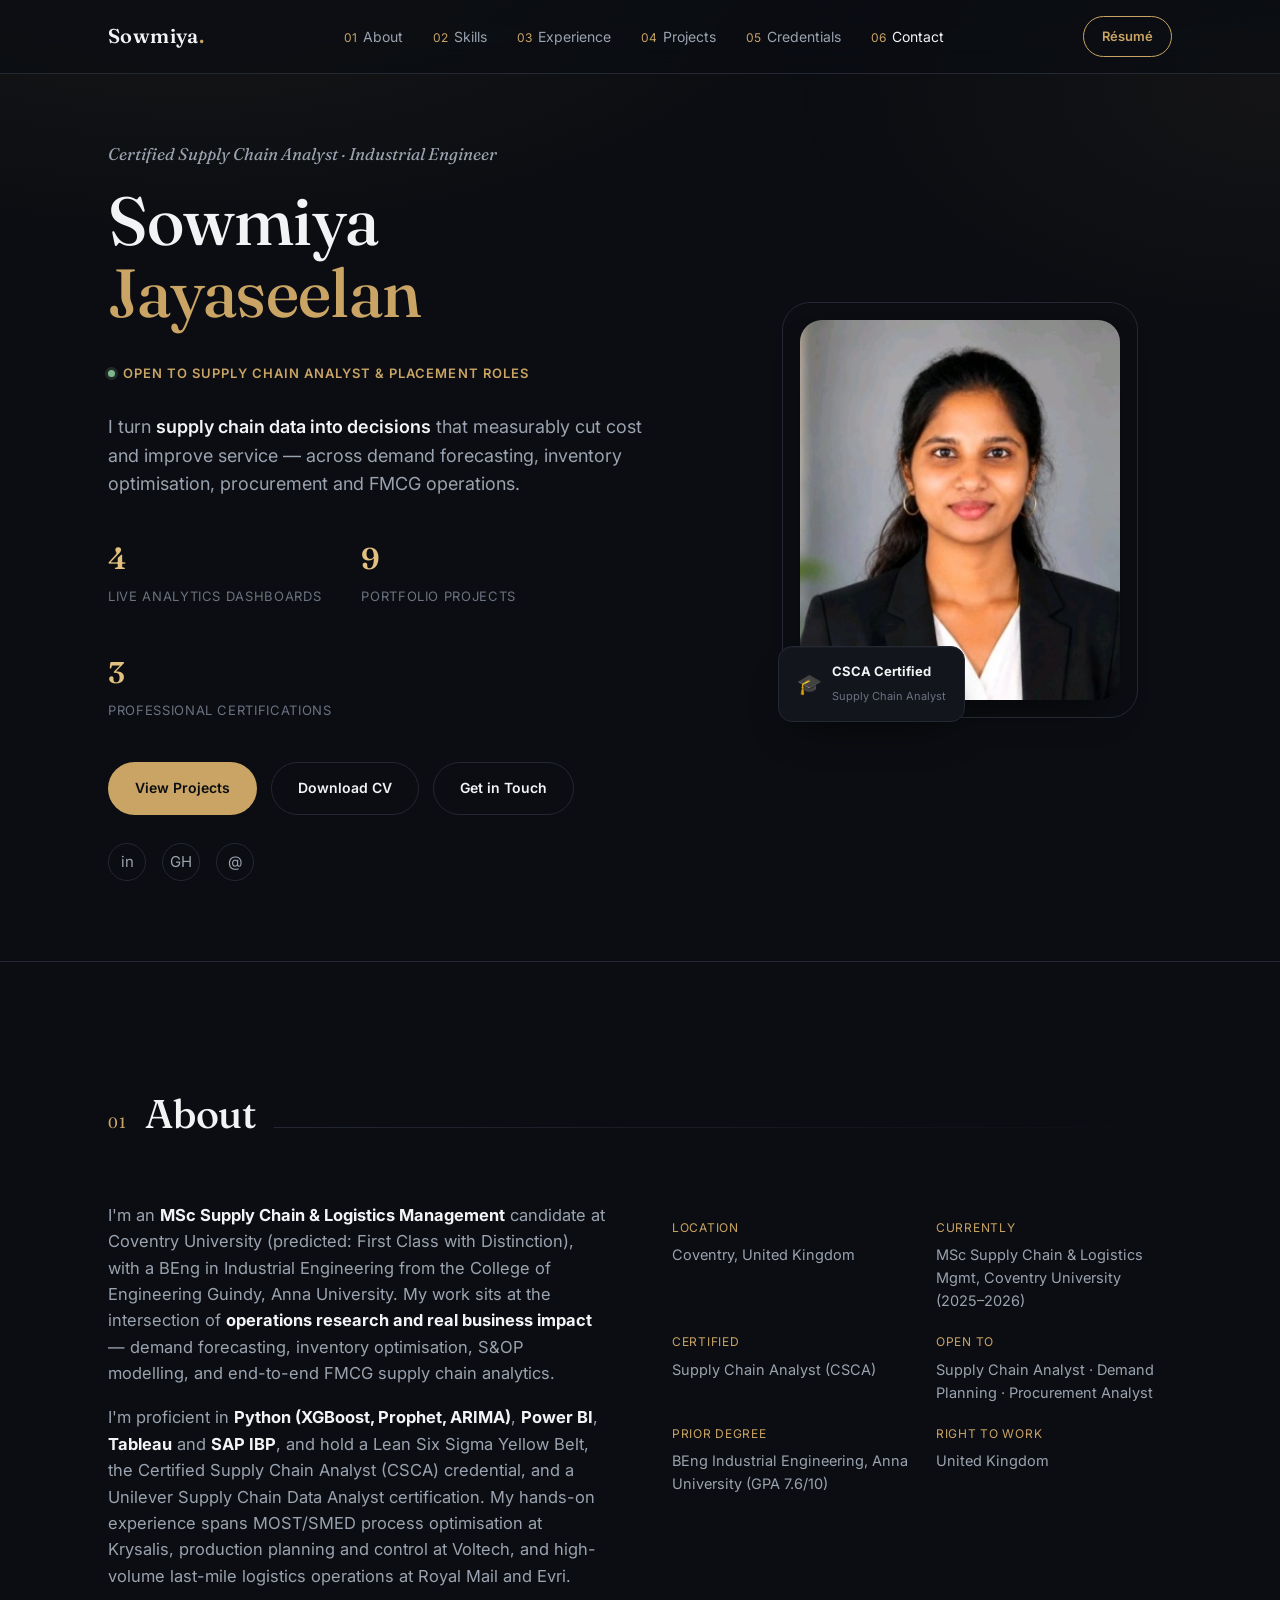
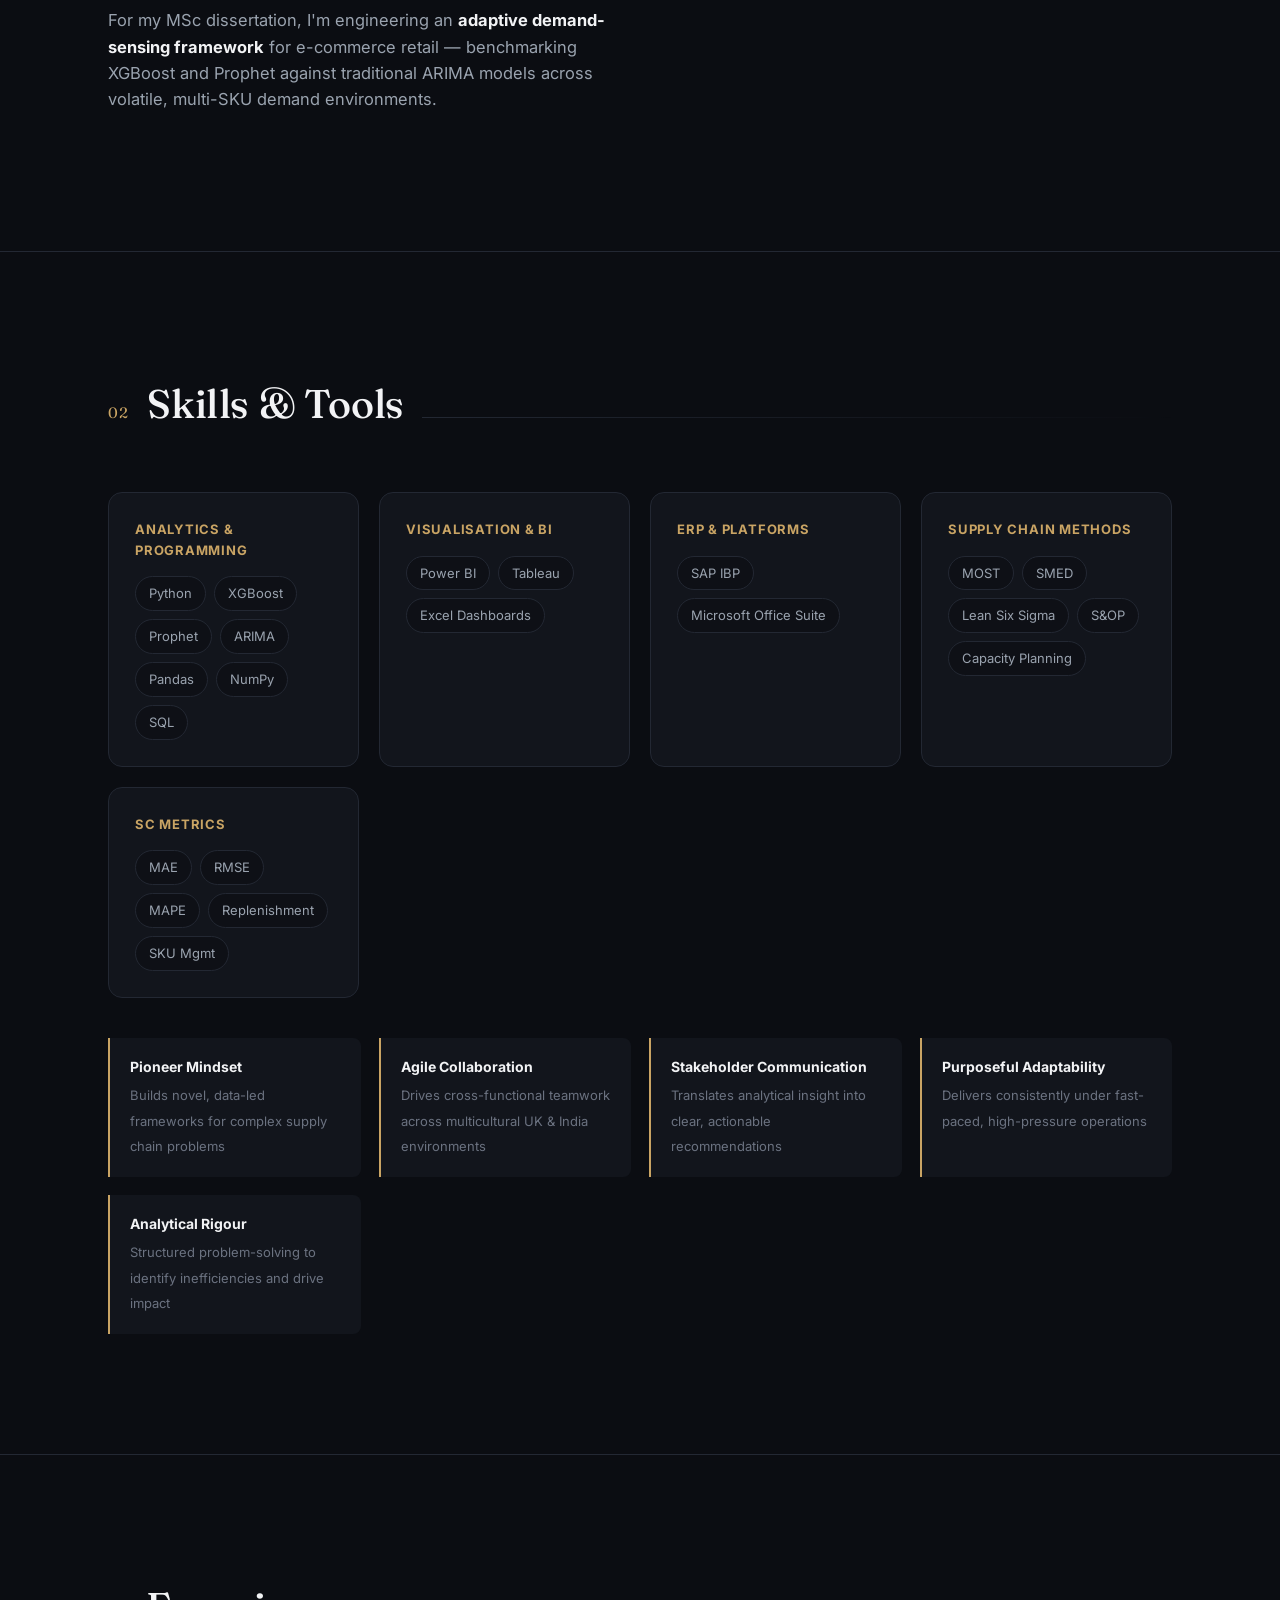
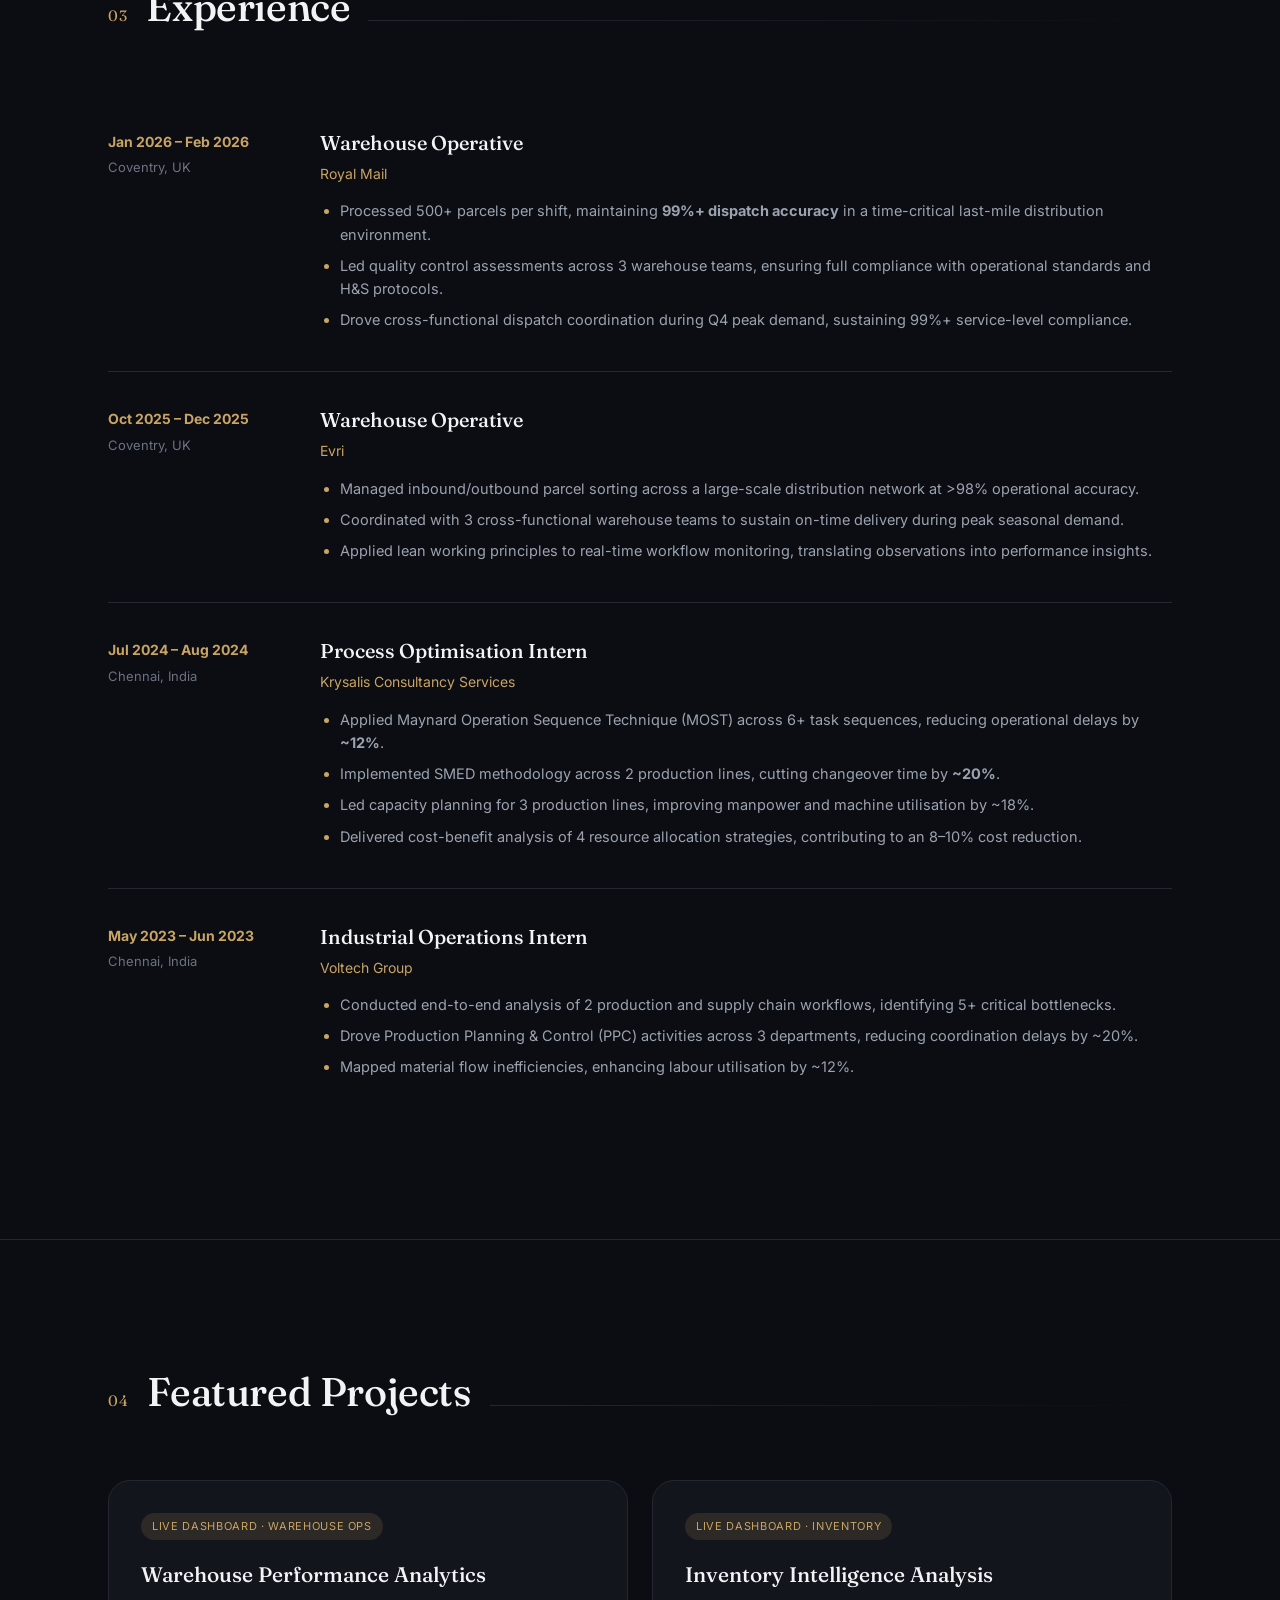
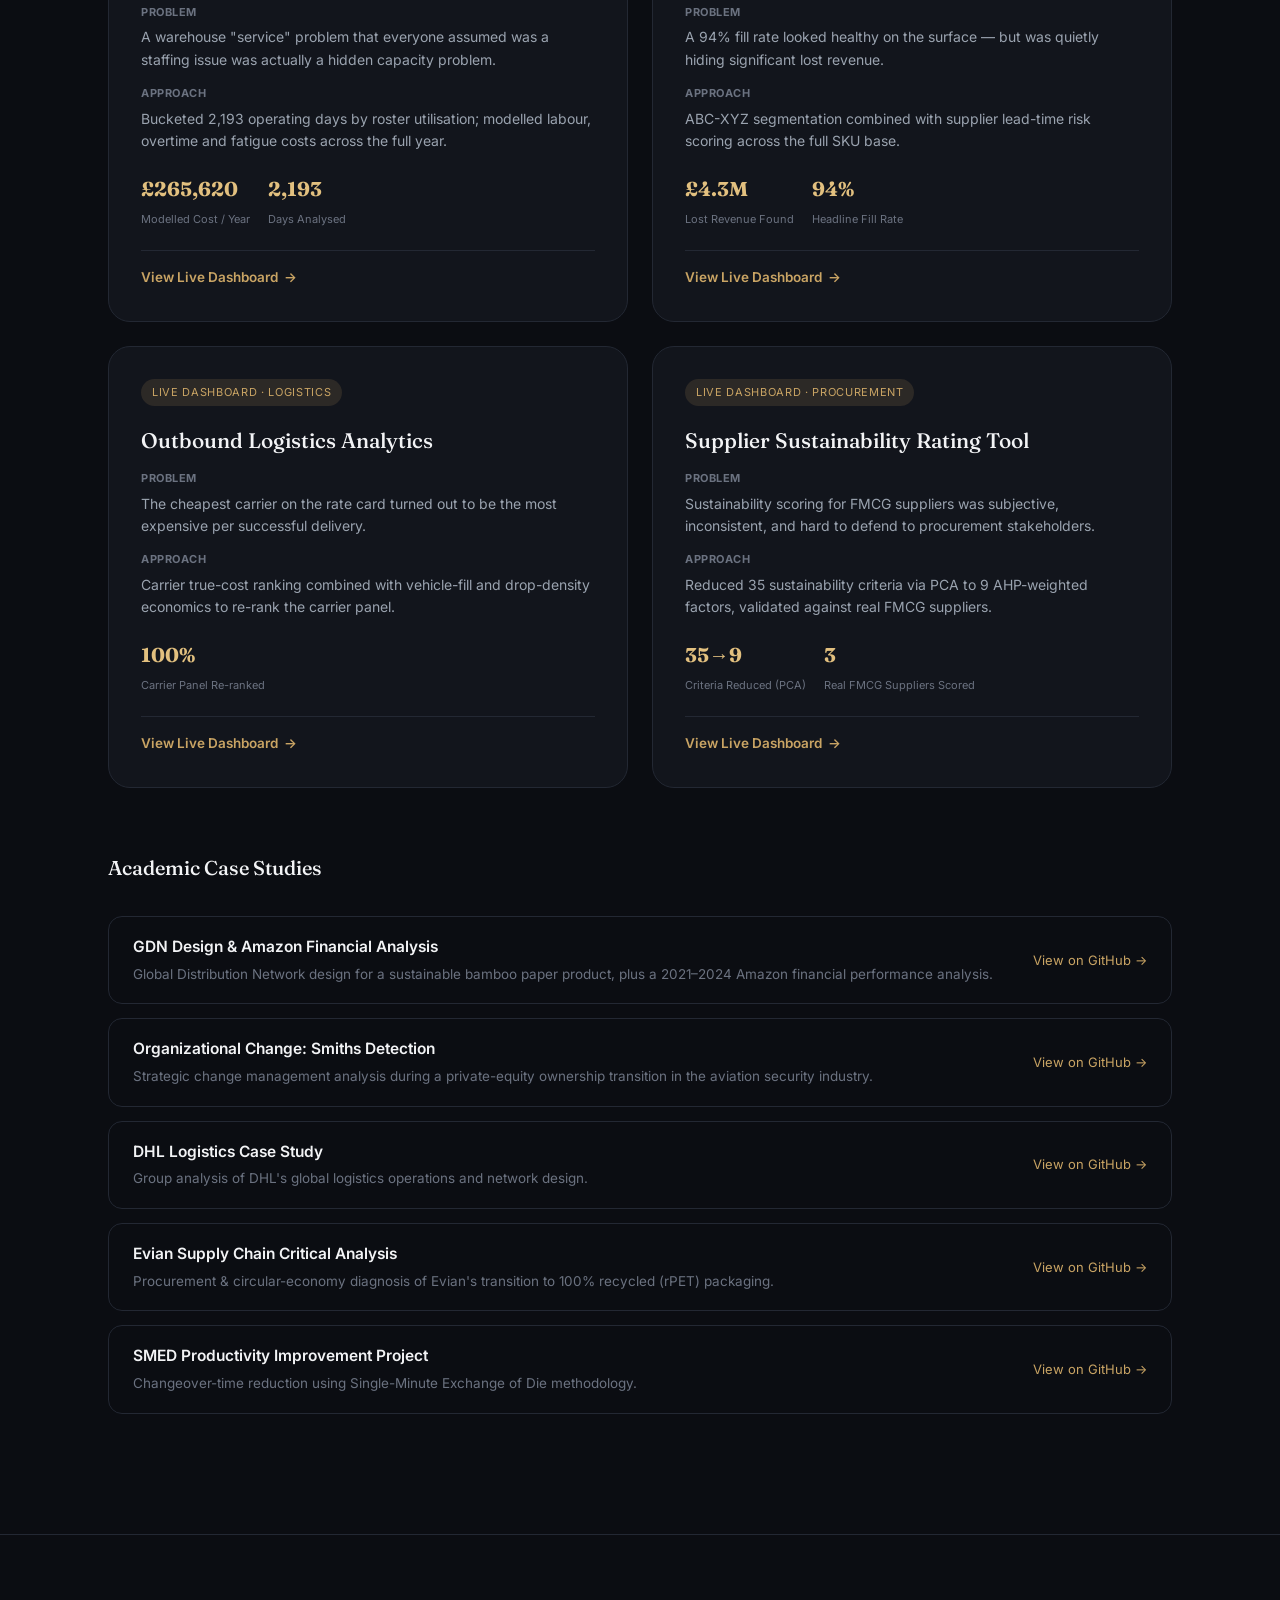
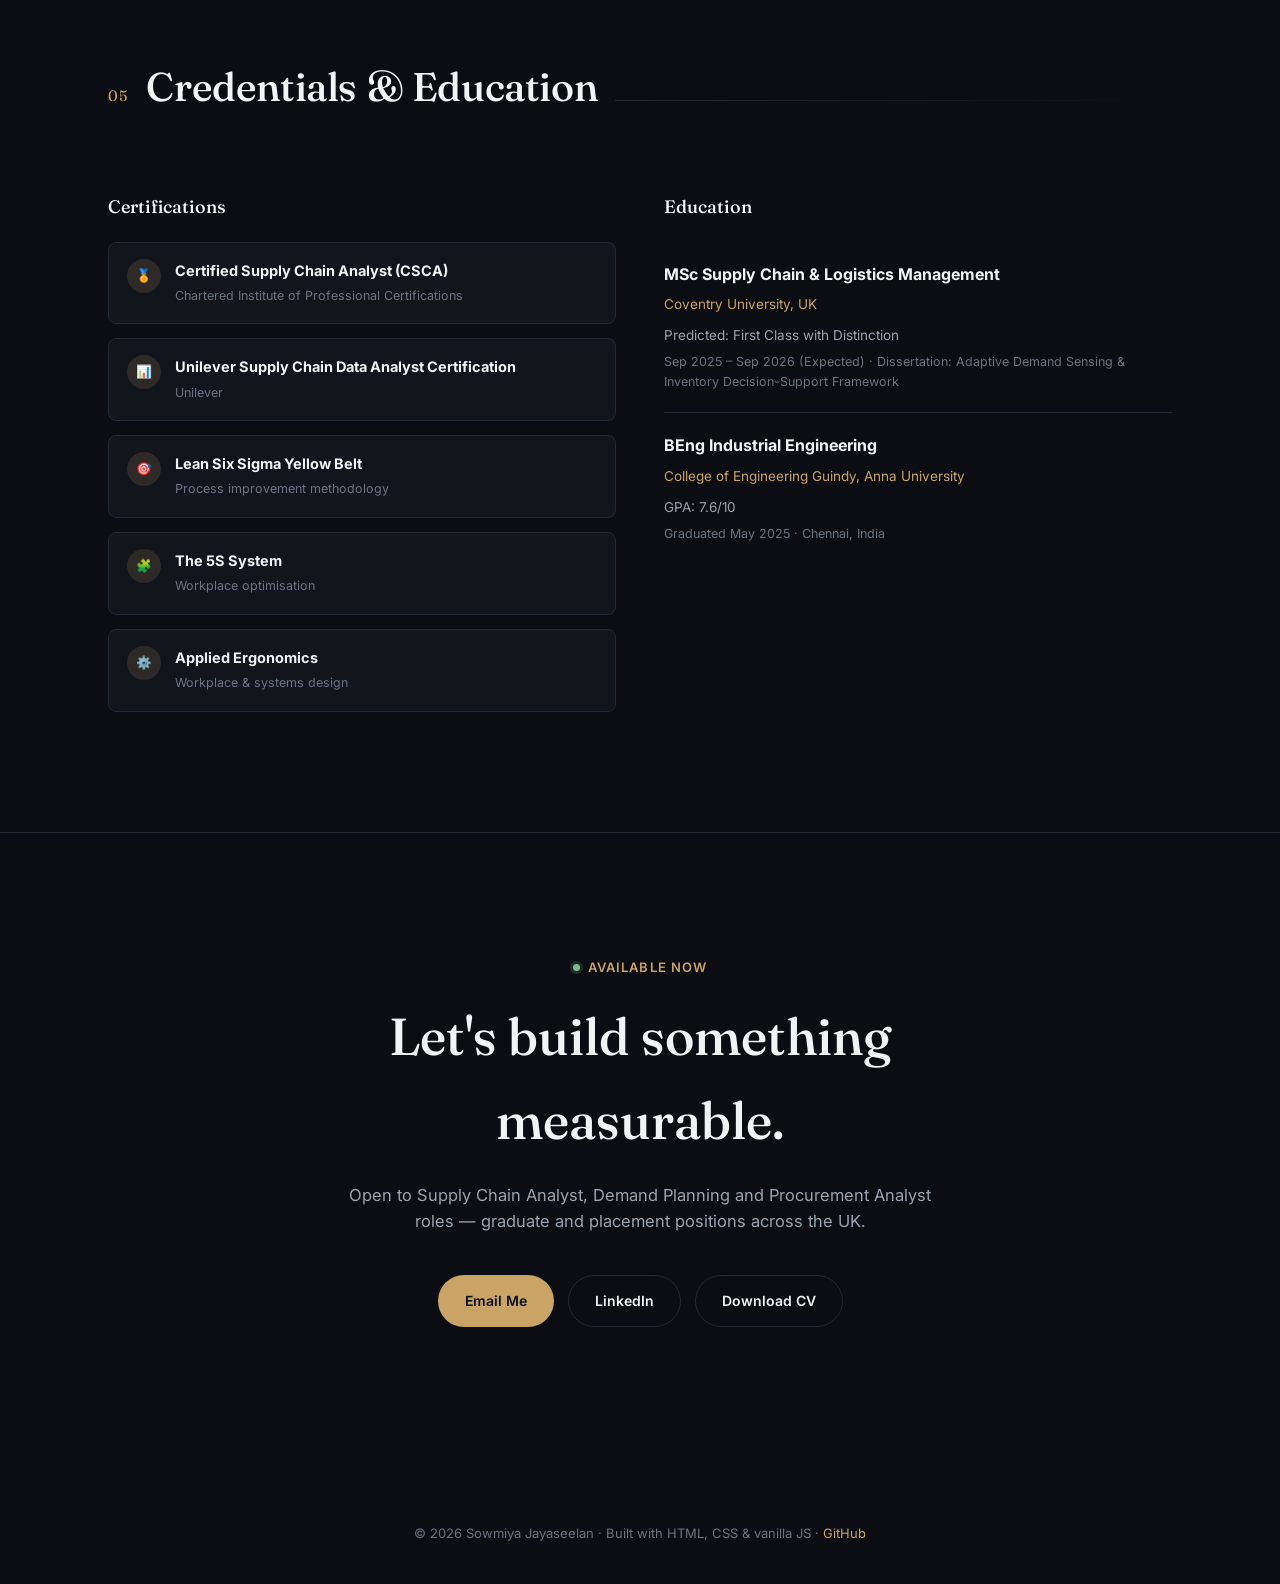
==== index.html @ a2ba93be "Initial commit: premium portfolio site Single-page portfolio built from resume content, real project" ====
<!DOCTYPE html>
<html lang="en">
<head>
<meta charset="UTF-8" />
<meta name="viewport" content="width=device-width, initial-scale=1.0" />
<title>Sowmiya Jayaseelan — Supply Chain Analytics & Industrial Engineering</title>
<meta name="description" content="Sowmiya Jayaseelan — Certified Supply Chain Analyst & Industrial Engineer. Demand forecasting, inventory optimisation, and FMCG supply chain analytics portfolio." />
<link rel="icon" href="data:image/svg+xml,<svg xmlns=%22http://www.w3.org/2000/svg%22 viewBox=%220 0 100 100%22><rect width=%22100%22 height=%22100%22 rx=%2222%22 fill=%22%230b0d12%22/><text x=%2250%22 y=%2265%22 font-size=%2250%22 text-anchor=%22middle%22 fill=%22%23c9a464%22 font-family=%22Georgia,serif%22>SJ</text></svg>" />
<link rel="preconnect" href="https://fonts.googleapis.com">
<link rel="preconnect" href="https://fonts.gstatic.com" crossorigin>
<link href="https://fonts.googleapis.com/css2?family=Fraunces:opsz,wght@9..144,400..600&family=Inter:wght@400;500;600;700&display=swap" rel="stylesheet">
<link rel="stylesheet" href="css/style.css" />
</head>
<body>

<nav class="nav">
  <div class="nav-inner">
    <a href="#top" class="nav-logo">Sowmiya<span>.</span></a>
    <ul class="nav-links">
      <li><a href="#about"><span class="idx">01</span>About</a></li>
      <li><a href="#skills"><span class="idx">02</span>Skills</a></li>
      <li><a href="#experience"><span class="idx">03</span>Experience</a></li>
      <li><a href="#projects"><span class="idx">04</span>Projects</a></li>
      <li><a href="#credentials"><span class="idx">05</span>Credentials</a></li>
      <li><a href="#contact"><span class="idx">06</span>Contact</a></li>
    </ul>
    <a class="nav-cta" href="assets/docs/Sowmiya_Jayaseelan_Resume.pdf" target="_blank" rel="noopener">Résumé</a>
    <button class="nav-burger" id="navBurger" aria-label="Menu">☰</button>
  </div>
</nav>

<header class="hero" id="top">
  <div class="container hero-grid">
    <div>
      <p class="hero-kicker">Certified Supply Chain Analyst · Industrial Engineer</p>
      <h1>Sowmiya <em>Jayaseelan</em></h1>
      <p class="eyebrow">Open to Supply Chain Analyst &amp; Placement Roles</p>
      <p class="hero-sub" style="margin-top:16px;">I turn <strong>supply chain data into decisions</strong> that measurably cut cost and improve service — across demand forecasting, inventory optimisation, procurement and FMCG operations.</p>

      <div class="hero-stats">
        <div class="hero-stat"><b>4</b><span>Live Analytics Dashboards</span></div>
        <div class="hero-stat"><b>9</b><span>Portfolio Projects</span></div>
        <div class="hero-stat"><b>3</b><span>Professional Certifications</span></div>
      </div>

      <div class="hero-actions">
        <a href="#projects" class="btn btn-primary">View Projects</a>
        <a href="assets/docs/Sowmiya_Jayaseelan_Resume.pdf" target="_blank" rel="noopener" class="btn btn-outline">Download CV</a>
        <a href="#contact" class="btn btn-outline">Get in Touch</a>
      </div>

      <div class="social-rail">
        <a href="https://www.linkedin.com/in/sowmiya-jayaseelan/" target="_blank" rel="noopener" title="LinkedIn" aria-label="LinkedIn">in</a>
        <a href="https://github.com/sowmiyagunal04-dev" target="_blank" rel="noopener" title="GitHub" aria-label="GitHub">GH</a>
        <a href="mailto:sowmiyagunal04@gmail.com" title="Email" aria-label="Email">@</a>
      </div>
    </div>

    <div class="hero-photo-wrap">
      <div class="hero-photo-ring"></div>
      <img class="hero-photo" src="assets/images/profile.jpg" alt="Sowmiya Jayaseelan" id="heroPhoto" />
      <div class="hero-badge">
        <span style="font-size:20px;">🎓</span>
        <div>
          <b>CSCA Certified</b>
          <span>Supply Chain Analyst</span>
        </div>
      </div>
    </div>
  </div>
</header>

<section id="about">
  <div class="container">
    <div class="section-head">
      <span class="section-num">01</span>
      <h2 class="section-title">About</h2>
      <div class="section-line"></div>
    </div>
    <div class="about-grid">
      <div class="about-text reveal">
        <p>I'm an <strong>MSc Supply Chain &amp; Logistics Management</strong> candidate at Coventry University (predicted: First Class with Distinction), with a BEng in Industrial Engineering from the College of Engineering Guindy, Anna University. My work sits at the intersection of <strong>operations research and real business impact</strong> — demand forecasting, inventory optimisation, S&amp;OP modelling, and end-to-end FMCG supply chain analytics.</p>
        <p>I'm proficient in <strong>Python (XGBoost, Prophet, ARIMA)</strong>, <strong>Power BI</strong>, <strong>Tableau</strong> and <strong>SAP IBP</strong>, and hold a Lean Six Sigma Yellow Belt, the Certified Supply Chain Analyst (CSCA) credential, and a Unilever Supply Chain Data Analyst certification. My hands-on experience spans MOST/SMED process optimisation at Krysalis, production planning and control at Voltech, and high-volume last-mile logistics operations at Royal Mail and Evri.</p>
        <p>For my MSc dissertation, I'm engineering an <strong>adaptive demand-sensing framework</strong> for e-commerce retail — benchmarking XGBoost and Prophet against traditional ARIMA models across volatile, multi-SKU demand environments.</p>
      </div>
      <div class="reveal">
        <dl class="facts">
          <div class="fact"><dt>Location</dt><dd>Coventry, United Kingdom</dd></div>
          <div class="fact"><dt>Currently</dt><dd>MSc Supply Chain &amp; Logistics Mgmt, Coventry University (2025–2026)</dd></div>
          <div class="fact"><dt>Certified</dt><dd>Supply Chain Analyst (CSCA)</dd></div>
          <div class="fact"><dt>Open to</dt><dd>Supply Chain Analyst · Demand Planning · Procurement Analyst</dd></div>
          <div class="fact"><dt>Prior Degree</dt><dd>BEng Industrial Engineering, Anna University (GPA 7.6/10)</dd></div>
          <div class="fact"><dt>Right to Work</dt><dd>United Kingdom</dd></div>
        </dl>
      </div>
    </div>
  </div>
</section>

<section id="skills">
  <div class="container">
    <div class="section-head">
      <span class="section-num">02</span>
      <h2 class="section-title">Skills &amp; Tools</h2>
      <div class="section-line"></div>
    </div>
    <div class="skills-grid">
      <div class="skill-card reveal">
        <h3>Analytics &amp; Programming</h3>
        <div class="pill-row">
          <span class="pill">Python</span><span class="pill">XGBoost</span><span class="pill">Prophet</span>
          <span class="pill">ARIMA</span><span class="pill">Pandas</span><span class="pill">NumPy</span><span class="pill">SQL</span>
        </div>
      </div>
      <div class="skill-card reveal">
        <h3>Visualisation &amp; BI</h3>
        <div class="pill-row">
          <span class="pill">Power BI</span><span class="pill">Tableau</span><span class="pill">Excel Dashboards</span>
        </div>
      </div>
      <div class="skill-card reveal">
        <h3>ERP &amp; Platforms</h3>
        <div class="pill-row">
          <span class="pill">SAP IBP</span><span class="pill">Microsoft Office Suite</span>
        </div>
      </div>
      <div class="skill-card reveal">
        <h3>Supply Chain Methods</h3>
        <div class="pill-row">
          <span class="pill">MOST</span><span class="pill">SMED</span><span class="pill">Lean Six Sigma</span>
          <span class="pill">S&amp;OP</span><span class="pill">Capacity Planning</span>
        </div>
      </div>
      <div class="skill-card reveal">
        <h3>SC Metrics</h3>
        <div class="pill-row">
          <span class="pill">MAE</span><span class="pill">RMSE</span><span class="pill">MAPE</span>
          <span class="pill">Replenishment</span><span class="pill">SKU Mgmt</span>
        </div>
      </div>
    </div>

    <div class="soft-skills">
      <div class="soft-skill reveal"><b>Pioneer Mindset</b><span>Builds novel, data-led frameworks for complex supply chain problems</span></div>
      <div class="soft-skill reveal"><b>Agile Collaboration</b><span>Drives cross-functional teamwork across multicultural UK &amp; India environments</span></div>
      <div class="soft-skill reveal"><b>Stakeholder Communication</b><span>Translates analytical insight into clear, actionable recommendations</span></div>
      <div class="soft-skill reveal"><b>Purposeful Adaptability</b><span>Delivers consistently under fast-paced, high-pressure operations</span></div>
      <div class="soft-skill reveal"><b>Analytical Rigour</b><span>Structured problem-solving to identify inefficiencies and drive impact</span></div>
    </div>
  </div>
</section>

<section id="experience">
  <div class="container">
    <div class="section-head">
      <span class="section-num">03</span>
      <h2 class="section-title">Experience</h2>
      <div class="section-line"></div>
    </div>
    <div class="timeline">

      <div class="timeline-item reveal">
        <div class="timeline-date"><b>Jan 2026 – Feb 2026</b>Coventry, UK</div>
        <div class="timeline-role">
          <h3>Warehouse Operative</h3>
          <span class="org">Royal Mail</span>
          <ul>
            <li>Processed 500+ parcels per shift, maintaining <strong>99%+ dispatch accuracy</strong> in a time-critical last-mile distribution environment.</li>
            <li>Led quality control assessments across 3 warehouse teams, ensuring full compliance with operational standards and H&amp;S protocols.</li>
            <li>Drove cross-functional dispatch coordination during Q4 peak demand, sustaining 99%+ service-level compliance.</li>
          </ul>
        </div>
      </div>

      <div class="timeline-item reveal">
        <div class="timeline-date"><b>Oct 2025 – Dec 2025</b>Coventry, UK</div>
        <div class="timeline-role">
          <h3>Warehouse Operative</h3>
          <span class="org">Evri</span>
          <ul>
            <li>Managed inbound/outbound parcel sorting across a large-scale distribution network at &gt;98% operational accuracy.</li>
            <li>Coordinated with 3 cross-functional warehouse teams to sustain on-time delivery during peak seasonal demand.</li>
            <li>Applied lean working principles to real-time workflow monitoring, translating observations into performance insights.</li>
          </ul>
        </div>
      </div>

      <div class="timeline-item reveal">
        <div class="timeline-date"><b>Jul 2024 – Aug 2024</b>Chennai, India</div>
        <div class="timeline-role">
          <h3>Process Optimisation Intern</h3>
          <span class="org">Krysalis Consultancy Services</span>
          <ul>
            <li>Applied Maynard Operation Sequence Technique (MOST) across 6+ task sequences, reducing operational delays by <strong>~12%</strong>.</li>
            <li>Implemented SMED methodology across 2 production lines, cutting changeover time by <strong>~20%</strong>.</li>
            <li>Led capacity planning for 3 production lines, improving manpower and machine utilisation by ~18%.</li>
            <li>Delivered cost-benefit analysis of 4 resource allocation strategies, contributing to an 8–10% cost reduction.</li>
          </ul>
        </div>
      </div>

      <div class="timeline-item reveal">
        <div class="timeline-date"><b>May 2023 – Jun 2023</b>Chennai, India</div>
        <div class="timeline-role">
          <h3>Industrial Operations Intern</h3>
          <span class="org">Voltech Group</span>
          <ul>
            <li>Conducted end-to-end analysis of 2 production and supply chain workflows, identifying 5+ critical bottlenecks.</li>
            <li>Drove Production Planning &amp; Control (PPC) activities across 3 departments, reducing coordination delays by ~20%.</li>
            <li>Mapped material flow inefficiencies, enhancing labour utilisation by ~12%.</li>
          </ul>
        </div>
      </div>

    </div>
  </div>
</section>

<section id="projects">
  <div class="container">
    <div class="section-head">
      <span class="section-num">04</span>
      <h2 class="section-title">Featured Projects</h2>
      <div class="section-line"></div>
    </div>

    <div class="project-grid">

      <div class="project-card reveal">
        <span class="project-tag">Live Dashboard · Warehouse Ops</span>
        <h3>Warehouse Performance Analytics</h3>
        <div class="project-block"><b>Problem</b><p>A warehouse "service" problem that everyone assumed was a staffing issue was actually a hidden capacity problem.</p></div>
        <div class="project-block"><b>Approach</b><p>Bucketed 2,193 operating days by roster utilisation; modelled labour, overtime and fatigue costs across the full year.</p></div>
        <div class="project-metrics">
          <div><b>£265,620</b><span>Modelled Cost / Year</span></div>
          <div><b>2,193</b><span>Days Analysed</span></div>
        </div>
        <a class="project-link" href="https://sowmiyagunal04-dev.github.io/portfolio/Warehouse-Performance-Analytics/" target="_blank" rel="noopener">View Live Dashboard <span class="arrow">→</span></a>
      </div>

      <div class="project-card reveal">
        <span class="project-tag">Live Dashboard · Inventory</span>
        <h3>Inventory Intelligence Analysis</h3>
        <div class="project-block"><b>Problem</b><p>A 94% fill rate looked healthy on the surface — but was quietly hiding significant lost revenue.</p></div>
        <div class="project-block"><b>Approach</b><p>ABC-XYZ segmentation combined with supplier lead-time risk scoring across the full SKU base.</p></div>
        <div class="project-metrics">
          <div><b>£4.3M</b><span>Lost Revenue Found</span></div>
          <div><b>94%</b><span>Headline Fill Rate</span></div>
        </div>
        <a class="project-link" href="https://sowmiyagunal04-dev.github.io/portfolio/Inventory-Intelligence-Analysis/" target="_blank" rel="noopener">View Live Dashboard <span class="arrow">→</span></a>
      </div>

      <div class="project-card reveal">
        <span class="project-tag">Live Dashboard · Logistics</span>
        <h3>Outbound Logistics Analytics</h3>
        <div class="project-block"><b>Problem</b><p>The cheapest carrier on the rate card turned out to be the most expensive per successful delivery.</p></div>
        <div class="project-block"><b>Approach</b><p>Carrier true-cost ranking combined with vehicle-fill and drop-density economics to re-rank the carrier panel.</p></div>
        <div class="project-metrics">
          <div><b>100%</b><span>Carrier Panel Re-ranked</span></div>
        </div>
        <a class="project-link" href="https://sowmiyagunal04-dev.github.io/portfolio/Outbound-Logistics-Analytics/" target="_blank" rel="noopener">View Live Dashboard <span class="arrow">→</span></a>
      </div>

      <div class="project-card reveal">
        <span class="project-tag">Live Dashboard · Procurement</span>
        <h3>Supplier Sustainability Rating Tool</h3>
        <div class="project-block"><b>Problem</b><p>Sustainability scoring for FMCG suppliers was subjective, inconsistent, and hard to defend to procurement stakeholders.</p></div>
        <div class="project-block"><b>Approach</b><p>Reduced 35 sustainability criteria via PCA to 9 AHP-weighted factors, validated against real FMCG suppliers.</p></div>
        <div class="project-metrics">
          <div><b>35→9</b><span>Criteria Reduced (PCA)</span></div>
          <div><b>3</b><span>Real FMCG Suppliers Scored</span></div>
        </div>
        <a class="project-link" href="https://sowmiyagunal04-dev.github.io/portfolio/Supplier-Sustainability-Rating-Tool/" target="_blank" rel="noopener">View Live Dashboard <span class="arrow">→</span></a>
      </div>

    </div>

    <h3 style="font-family:var(--font-serif); font-weight:500; font-size:20px; margin-top:64px;">Academic Case Studies</h3>
    <div class="case-list">
      <a class="case-row reveal" href="https://github.com/sowmiyagunal04-dev/portfolio/tree/main/GDN-Design-and-Amazon-Financial-Analysis" target="_blank" rel="noopener">
        <div><h4>GDN Design &amp; Amazon Financial Analysis</h4><p>Global Distribution Network design for a sustainable bamboo paper product, plus a 2021–2024 Amazon financial performance analysis.</p></div>
        <span class="arrow-link">View on GitHub →</span>
      </a>
      <a class="case-row reveal" href="https://github.com/sowmiyagunal04-dev/portfolio/tree/main/Organizational-Change-Smiths-Detection-Case-Study" target="_blank" rel="noopener">
        <div><h4>Organizational Change: Smiths Detection</h4><p>Strategic change management analysis during a private-equity ownership transition in the aviation security industry.</p></div>
        <span class="arrow-link">View on GitHub →</span>
      </a>
      <a class="case-row reveal" href="https://github.com/sowmiyagunal04-dev/portfolio/tree/main/DHL-Logistics-Case-Study" target="_blank" rel="noopener">
        <div><h4>DHL Logistics Case Study</h4><p>Group analysis of DHL's global logistics operations and network design.</p></div>
        <span class="arrow-link">View on GitHub →</span>
      </a>
      <a class="case-row reveal" href="https://github.com/sowmiyagunal04-dev/portfolio/tree/main/Evian-Supply-Chain-Critical-Analysis" target="_blank" rel="noopener">
        <div><h4>Evian Supply Chain Critical Analysis</h4><p>Procurement &amp; circular-economy diagnosis of Evian's transition to 100% recycled (rPET) packaging.</p></div>
        <span class="arrow-link">View on GitHub →</span>
      </a>
      <a class="case-row reveal" href="https://github.com/sowmiyagunal04-dev/portfolio/tree/main/SMED-Productivity-Improvement-Project" target="_blank" rel="noopener">
        <div><h4>SMED Productivity Improvement Project</h4><p>Changeover-time reduction using Single-Minute Exchange of Die methodology.</p></div>
        <span class="arrow-link">View on GitHub →</span>
      </a>
    </div>
  </div>
</section>

<section id="credentials">
  <div class="container">
    <div class="section-head">
      <span class="section-num">05</span>
      <h2 class="section-title">Credentials &amp; Education</h2>
      <div class="section-line"></div>
    </div>
    <div class="cred-grid">
      <div class="reveal">
        <h3 style="font-family:var(--font-serif); font-weight:500; font-size:18px; margin-bottom:20px;">Certifications</h3>
        <ul class="cred-list">
          <li><span class="cred-icon">🏅</span><div><b>Certified Supply Chain Analyst (CSCA)</b><span>Chartered Institute of Professional Certifications</span></div></li>
          <li><span class="cred-icon">📊</span><div><b>Unilever Supply Chain Data Analyst Certification</b><span>Unilever</span></div></li>
          <li><span class="cred-icon">🎯</span><div><b>Lean Six Sigma Yellow Belt</b><span>Process improvement methodology</span></div></li>
          <li><span class="cred-icon">🧩</span><div><b>The 5S System</b><span>Workplace optimisation</span></div></li>
          <li><span class="cred-icon">⚙️</span><div><b>Applied Ergonomics</b><span>Workplace &amp; systems design</span></div></li>
        </ul>
      </div>
      <div class="reveal">
        <h3 style="font-family:var(--font-serif); font-weight:500; font-size:18px; margin-bottom:20px;">Education</h3>
        <div class="edu-item">
          <h4>MSc Supply Chain &amp; Logistics Management</h4>
          <span class="school">Coventry University, UK</span>
          <p style="margin:8px 0 0; font-size:13.5px; color:var(--text-muted);">Predicted: First Class with Distinction</p>
          <div class="meta">Sep 2025 – Sep 2026 (Expected) · Dissertation: Adaptive Demand Sensing &amp; Inventory Decision-Support Framework</div>
        </div>
        <div class="edu-item">
          <h4>BEng Industrial Engineering</h4>
          <span class="school">College of Engineering Guindy, Anna University</span>
          <p style="margin:8px 0 0; font-size:13.5px; color:var(--text-muted);">GPA: 7.6/10</p>
          <div class="meta">Graduated May 2025 · Chennai, India</div>
        </div>
      </div>
    </div>
  </div>
</section>

<section id="contact">
  <div class="container contact-wrap">
    <span class="eyebrow" style="margin-bottom:18px; display:inline-flex;">Available Now</span>
    <h2>Let's build something measurable.</h2>
    <p>Open to Supply Chain Analyst, Demand Planning and Procurement Analyst roles — graduate and placement positions across the UK.</p>
    <div class="contact-actions">
      <a href="mailto:sowmiyagunal04@gmail.com" class="btn btn-primary">Email Me</a>
      <a href="https://www.linkedin.com/in/sowmiya-jayaseelan/" target="_blank" rel="noopener" class="btn btn-outline">LinkedIn</a>
      <a href="assets/docs/Sowmiya_Jayaseelan_Resume.pdf" target="_blank" rel="noopener" class="btn btn-outline">Download CV</a>
    </div>
  </div>
</section>

<footer class="footer">
  <div class="container">
    © 2026 Sowmiya Jayaseelan · Built with HTML, CSS &amp; vanilla JS · <a href="https://github.com/sowmiyagunal04-dev" target="_blank" rel="noopener">GitHub</a>
  </div>
</footer>

<script src="js/script.js"></script>
</body>
</html>
---- css/style.css ----
/* ============================================================
   Sowmiya Jayaseelan — Portfolio
   Palette: near-black ink + warm gold accent (premium/editorial)
   ============================================================ */

:root {
  --bg: #0b0d12;
  --bg-alt: #0e1016;
  --surface: #12151c;
  --surface-hover: #171b24;
  --border: #232833;
  --text: #f2f3f5;
  --text-muted: #9aa3af;
  --text-faint: #6b7280;
  --gold: #c9a464;
  --gold-bright: #e2c07f;
  --gold-dim: rgba(201, 164, 100, 0.14);
  --success: #7fb88f;
  --radius-sm: 8px;
  --radius-md: 14px;
  --radius-lg: 22px;
  --shadow-card: 0 1px 0 rgba(255, 255, 255, 0.03) inset, 0 20px 40px -20px rgba(0, 0, 0, 0.6);
  --maxw: 1120px;
  --font-sans: "Inter", "Segoe UI", -apple-system, BlinkMacSystemFont, sans-serif;
  --font-serif: "Fraunces", Georgia, "Times New Roman", serif;
}

* { box-sizing: border-box; }
html { scroll-behavior: smooth; }

body {
  margin: 0;
  background: var(--bg);
  color: var(--text);
  font-family: var(--font-sans);
  font-size: 16px;
  line-height: 1.6;
  -webkit-font-smoothing: antialiased;
}

body::before {
  content: "";
  position: fixed;
  inset: 0;
  z-index: -1;
  background:
    radial-gradient(1200px 600px at 15% -10%, rgba(201, 164, 100, 0.08), transparent 60%),
    radial-gradient(900px 500px at 100% 10%, rgba(201, 164, 100, 0.05), transparent 55%);
}

img { max-width: 100%; display: block; }
a { color: inherit; text-decoration: none; }

.container {
  max-width: var(--maxw);
  margin: 0 auto;
  padding: 0 28px;
}

section { padding: 120px 0; border-bottom: 1px solid var(--border); }
section:last-of-type { border-bottom: none; }

.section-head {
  display: flex;
  align-items: baseline;
  gap: 18px;
  margin-bottom: 56px;
}

.section-num {
  font-family: var(--font-serif);
  font-size: 15px;
  color: var(--gold);
  letter-spacing: 0.08em;
  white-space: nowrap;
}

.section-title {
  font-family: var(--font-serif);
  font-size: clamp(28px, 3.4vw, 40px);
  font-weight: 500;
  letter-spacing: -0.01em;
  margin: 0;
}

.section-line {
  flex: 1;
  height: 1px;
  background: linear-gradient(90deg, var(--border), transparent);
}

.eyebrow {
  display: inline-flex;
  align-items: center;
  gap: 8px;
  font-size: 13px;
  letter-spacing: 0.08em;
  text-transform: uppercase;
  color: var(--gold);
  font-weight: 600;
}
.eyebrow::before {
  content: "";
  width: 7px;
  height: 7px;
  border-radius: 50%;
  background: var(--success);
  box-shadow: 0 0 0 3px rgba(127, 184, 143, 0.18);
}

/* ---------------- Nav ---------------- */
.nav {
  position: fixed;
  top: 0;
  left: 0;
  right: 0;
  z-index: 100;
  backdrop-filter: blur(14px);
  background: rgba(11, 13, 18, 0.72);
  border-bottom: 1px solid var(--border);
}
.nav-inner {
  max-width: var(--maxw);
  margin: 0 auto;
  padding: 16px 28px;
  display: flex;
  align-items: center;
  justify-content: space-between;
}
.nav-logo {
  font-family: var(--font-serif);
  font-size: 20px;
  font-weight: 600;
  letter-spacing: 0.02em;
}
.nav-logo span { color: var(--gold); }
.nav-links {
  display: flex;
  gap: 30px;
  list-style: none;
  margin: 0;
  padding: 0;
}
.nav-links a {
  font-size: 14px;
  color: var(--text-muted);
  transition: color 0.2s ease;
  position: relative;
}
.nav-links a:hover, .nav-links a.active { color: var(--text); }
.nav-links a .idx { color: var(--gold); margin-right: 6px; font-size: 12px; }
.nav-cta {
  font-size: 13px;
  font-weight: 600;
  padding: 9px 18px;
  border: 1px solid var(--gold);
  border-radius: 999px;
  color: var(--gold);
  transition: all 0.2s ease;
}
.nav-cta:hover { background: var(--gold); color: #0b0d12; }
.nav-burger { display: none; background: none; border: none; color: var(--text); font-size: 22px; cursor: pointer; }

/* ---------------- Hero ---------------- */
.hero {
  min-height: 100vh;
  display: flex;
  align-items: center;
  padding-top: 140px;
  padding-bottom: 80px;
  border-bottom: 1px solid var(--border);
}
.hero-grid {
  display: grid;
  grid-template-columns: 1.15fr 0.85fr;
  gap: 64px;
  align-items: center;
}
.hero-kicker {
  font-family: var(--font-serif);
  font-style: italic;
  color: var(--text-muted);
  font-size: 17px;
  margin: 0 0 18px;
}
.hero h1 {
  font-family: var(--font-serif);
  font-size: clamp(40px, 6vw, 68px);
  line-height: 1.05;
  font-weight: 500;
  margin: 0 0 22px;
  letter-spacing: -0.01em;
}
.hero h1 em {
  font-style: normal;
  color: var(--gold);
}
.hero-sub {
  font-size: 18px;
  color: var(--text-muted);
  max-width: 560px;
  margin: 0 0 36px;
}
.hero-sub strong { color: var(--text); font-weight: 600; }

.hero-stats {
  display: flex;
  gap: 40px;
  margin-bottom: 40px;
  flex-wrap: wrap;
}
.hero-stat b {
  display: block;
  font-family: var(--font-serif);
  font-size: 30px;
  color: var(--gold-bright);
  font-weight: 600;
}
.hero-stat span {
  font-size: 13px;
  color: var(--text-faint);
  text-transform: uppercase;
  letter-spacing: 0.05em;
}

.hero-actions { display: flex; gap: 14px; flex-wrap: wrap; }

.btn {
  display: inline-flex;
  align-items: center;
  gap: 8px;
  padding: 14px 26px;
  border-radius: 999px;
  font-size: 14px;
  font-weight: 600;
  cursor: pointer;
  border: 1px solid transparent;
  transition: all 0.2s ease;
}
.btn-primary { background: var(--gold); color: #0b0d12; }
.btn-primary:hover { background: var(--gold-bright); transform: translateY(-1px); }
.btn-outline { border-color: var(--border); color: var(--text); }
.btn-outline:hover { border-color: var(--gold); color: var(--gold); }

.hero-photo-wrap {
  position: relative;
  justify-self: center;
}
.hero-photo-ring {
  position: absolute;
  inset: -18px;
  border: 1px solid var(--border);
  border-radius: 28px;
}
.hero-photo {
  width: 320px;
  height: 380px;
  object-fit: cover;
  border-radius: 22px;
  box-shadow: var(--shadow-card);
  background: var(--surface);
}
.hero-badge {
  position: absolute;
  bottom: -22px;
  left: -22px;
  background: var(--surface);
  border: 1px solid var(--border);
  border-radius: var(--radius-md);
  padding: 14px 18px;
  box-shadow: var(--shadow-card);
  display: flex;
  align-items: center;
  gap: 10px;
}
.hero-badge b { display: block; font-size: 13px; }
.hero-badge span { font-size: 11px; color: var(--text-faint); }

.social-rail {
  display: flex;
  gap: 16px;
  margin-top: 28px;
}
.social-rail a {
  width: 38px; height: 38px;
  display: flex; align-items: center; justify-content: center;
  border: 1px solid var(--border);
  border-radius: 50%;
  color: var(--text-muted);
  transition: all 0.2s ease;
  font-size: 15px;
}
.social-rail a:hover { border-color: var(--gold); color: var(--gold); }

/* ---------------- About ---------------- */
.about-grid {
  display: grid;
  grid-template-columns: 1fr 1fr;
  gap: 64px;
}
.about-text p { color: var(--text-muted); font-size: 16.5px; margin: 0 0 18px; }
.about-text strong { color: var(--text); }
.facts {
  display: grid;
  grid-template-columns: 1fr 1fr;
  gap: 20px 28px;
}
.fact dt {
  font-size: 12px;
  text-transform: uppercase;
  letter-spacing: 0.06em;
  color: var(--gold);
  margin-bottom: 6px;
}
.fact dd { margin: 0; font-size: 14.5px; color: var(--text-muted); }

/* ---------------- Skills ---------------- */
.skills-grid {
  display: grid;
  grid-template-columns: repeat(auto-fit, minmax(230px, 1fr));
  gap: 20px;
}
.skill-card {
  background: var(--surface);
  border: 1px solid var(--border);
  border-radius: var(--radius-md);
  padding: 26px;
}
.skill-card h3 {
  font-size: 13px;
  text-transform: uppercase;
  letter-spacing: 0.06em;
  color: var(--gold);
  margin: 0 0 16px;
}
.pill-row { display: flex; flex-wrap: wrap; gap: 8px; }
.pill {
  font-size: 13px;
  padding: 6px 13px;
  border-radius: 999px;
  background: var(--bg-alt);
  border: 1px solid var(--border);
  color: var(--text-muted);
}

.soft-skills {
  margin-top: 40px;
  display: grid;
  grid-template-columns: repeat(auto-fit, minmax(200px, 1fr));
  gap: 18px;
}
.soft-skill {
  padding: 18px 20px;
  border-left: 2px solid var(--gold);
  background: var(--surface);
  border-radius: 0 var(--radius-sm) var(--radius-sm) 0;
}
.soft-skill b { display: block; font-size: 14px; margin-bottom: 4px; }
.soft-skill span { font-size: 13px; color: var(--text-faint); }

/* ---------------- Experience ---------------- */
.timeline { position: relative; }
.timeline-item {
  display: grid;
  grid-template-columns: 180px 1fr;
  gap: 32px;
  padding: 32px 0;
  border-top: 1px solid var(--border);
}
.timeline-item:first-child { border-top: none; }
.timeline-date {
  font-size: 13px;
  color: var(--text-faint);
  padding-top: 4px;
}
.timeline-date b { display: block; color: var(--gold); font-size: 14px; margin-bottom: 4px; }
.timeline-role h3 { margin: 0 0 4px; font-size: 20px; font-family: var(--font-serif); font-weight: 500; }
.timeline-role .org { font-size: 14px; color: var(--gold); margin-bottom: 14px; display: block; }
.timeline-role ul { margin: 0; padding-left: 20px; color: var(--text-muted); font-size: 14.5px; }
.timeline-role li { margin-bottom: 8px; }
.timeline-role li::marker { color: var(--gold); }

/* ---------------- Projects ---------------- */
.project-grid {
  display: grid;
  grid-template-columns: repeat(2, 1fr);
  gap: 24px;
}
.project-card {
  background: var(--surface);
  border: 1px solid var(--border);
  border-radius: var(--radius-lg);
  padding: 32px;
  transition: border-color 0.2s ease, transform 0.2s ease;
  display: flex;
  flex-direction: column;
}
.project-card:hover { border-color: var(--gold); transform: translateY(-3px); }
.project-tag {
  font-size: 11px;
  text-transform: uppercase;
  letter-spacing: 0.06em;
  color: var(--gold);
  background: var(--gold-dim);
  padding: 5px 11px;
  border-radius: 999px;
  align-self: flex-start;
  margin-bottom: 18px;
}
.project-card h3 {
  font-family: var(--font-serif);
  font-size: 21px;
  font-weight: 500;
  margin: 0 0 12px;
}
.project-block { margin-bottom: 14px; }
.project-block b {
  display: block;
  font-size: 11px;
  text-transform: uppercase;
  letter-spacing: 0.05em;
  color: var(--text-faint);
  margin-bottom: 5px;
}
.project-block p { margin: 0; font-size: 14px; color: var(--text-muted); }
.project-metrics {
  display: flex;
  gap: 18px;
  margin: 6px 0 20px;
  flex-wrap: wrap;
}
.project-metrics div b {
  display: block;
  font-family: var(--font-serif);
  font-size: 20px;
  color: var(--gold-bright);
}
.project-metrics div span { font-size: 11px; color: var(--text-faint); }
.project-link {
  margin-top: auto;
  padding-top: 16px;
  border-top: 1px solid var(--border);
  font-size: 13.5px;
  font-weight: 600;
  color: var(--gold);
  display: inline-flex;
  align-items: center;
  gap: 6px;
}
.project-link .arrow { transition: transform 0.2s ease; }
.project-card:hover .project-link .arrow { transform: translateX(4px); }

/* Academic case studies (secondary) */
.case-list { display: grid; gap: 14px; margin-top: 32px; }
.case-row {
  display: grid;
  grid-template-columns: 1fr auto;
  gap: 18px;
  align-items: center;
  padding: 18px 24px;
  border: 1px solid var(--border);
  border-radius: var(--radius-md);
  transition: border-color 0.2s ease;
}
.case-row:hover { border-color: var(--gold); }
.case-row h4 { margin: 0 0 4px; font-size: 15.5px; font-weight: 600; }
.case-row p { margin: 0; font-size: 13.5px; color: var(--text-faint); }
.case-row .arrow-link { font-size: 13px; color: var(--gold); white-space: nowrap; }

/* ---------------- Certifications & Education ---------------- */
.cred-grid {
  display: grid;
  grid-template-columns: 1fr 1fr;
  gap: 48px;
}
.cred-list { list-style: none; margin: 0; padding: 0; display: grid; gap: 14px; }
.cred-list li {
  display: flex;
  gap: 14px;
  padding: 16px 18px;
  background: var(--surface);
  border: 1px solid var(--border);
  border-radius: var(--radius-sm);
  align-items: flex-start;
}
.cred-icon {
  width: 34px; height: 34px;
  border-radius: 50%;
  background: var(--gold-dim);
  color: var(--gold);
  display: flex; align-items: center; justify-content: center;
  flex-shrink: 0;
  font-size: 15px;
}
.cred-list b { display: block; font-size: 14.5px; }
.cred-list span { font-size: 12.5px; color: var(--text-faint); }

.edu-item {
  padding: 20px 0;
  border-bottom: 1px solid var(--border);
}
.edu-item:last-child { border-bottom: none; }
.edu-item h4 { margin: 0 0 4px; font-size: 16px; }
.edu-item .school { font-size: 13.5px; color: var(--gold); }
.edu-item .meta { font-size: 12.5px; color: var(--text-faint); margin-top: 6px; }

/* ---------------- Contact ---------------- */
.contact-wrap {
  text-align: center;
  max-width: 640px;
  margin: 0 auto;
}
.contact-wrap h2 {
  font-family: var(--font-serif);
  font-size: clamp(32px, 5vw, 52px);
  font-weight: 500;
  margin: 0 0 20px;
}
.contact-wrap p { color: var(--text-muted); font-size: 16.5px; margin-bottom: 40px; }
.contact-actions { display: flex; justify-content: center; gap: 14px; flex-wrap: wrap; margin-bottom: 36px; }

/* ---------------- Footer ---------------- */
.footer {
  padding: 40px 0;
  text-align: center;
  font-size: 13px;
  color: var(--text-faint);
}
.footer a { color: var(--gold); }

/* ---------------- Reveal animation ---------------- */
.reveal { opacity: 0; transform: translateY(18px); transition: opacity 0.6s ease, transform 0.6s ease; }
.reveal.in { opacity: 1; transform: translateY(0); }

/* ---------------- Responsive ---------------- */
@media (max-width: 900px) {
  .nav-links { display: none; }
  .nav-burger { display: block; }
  .hero-grid { grid-template-columns: 1fr; }
  .hero-photo-wrap { order: -1; margin-bottom: 20px; justify-self: start; }
  .hero-photo { width: 200px; height: 240px; }
  .about-grid { grid-template-columns: 1fr; gap: 36px; }
  .project-grid { grid-template-columns: 1fr; }
  .cred-grid { grid-template-columns: 1fr; gap: 32px; }
  .timeline-item { grid-template-columns: 1fr; gap: 8px; }
  section { padding: 80px 0; }
  .facts { grid-template-columns: 1fr; }
}
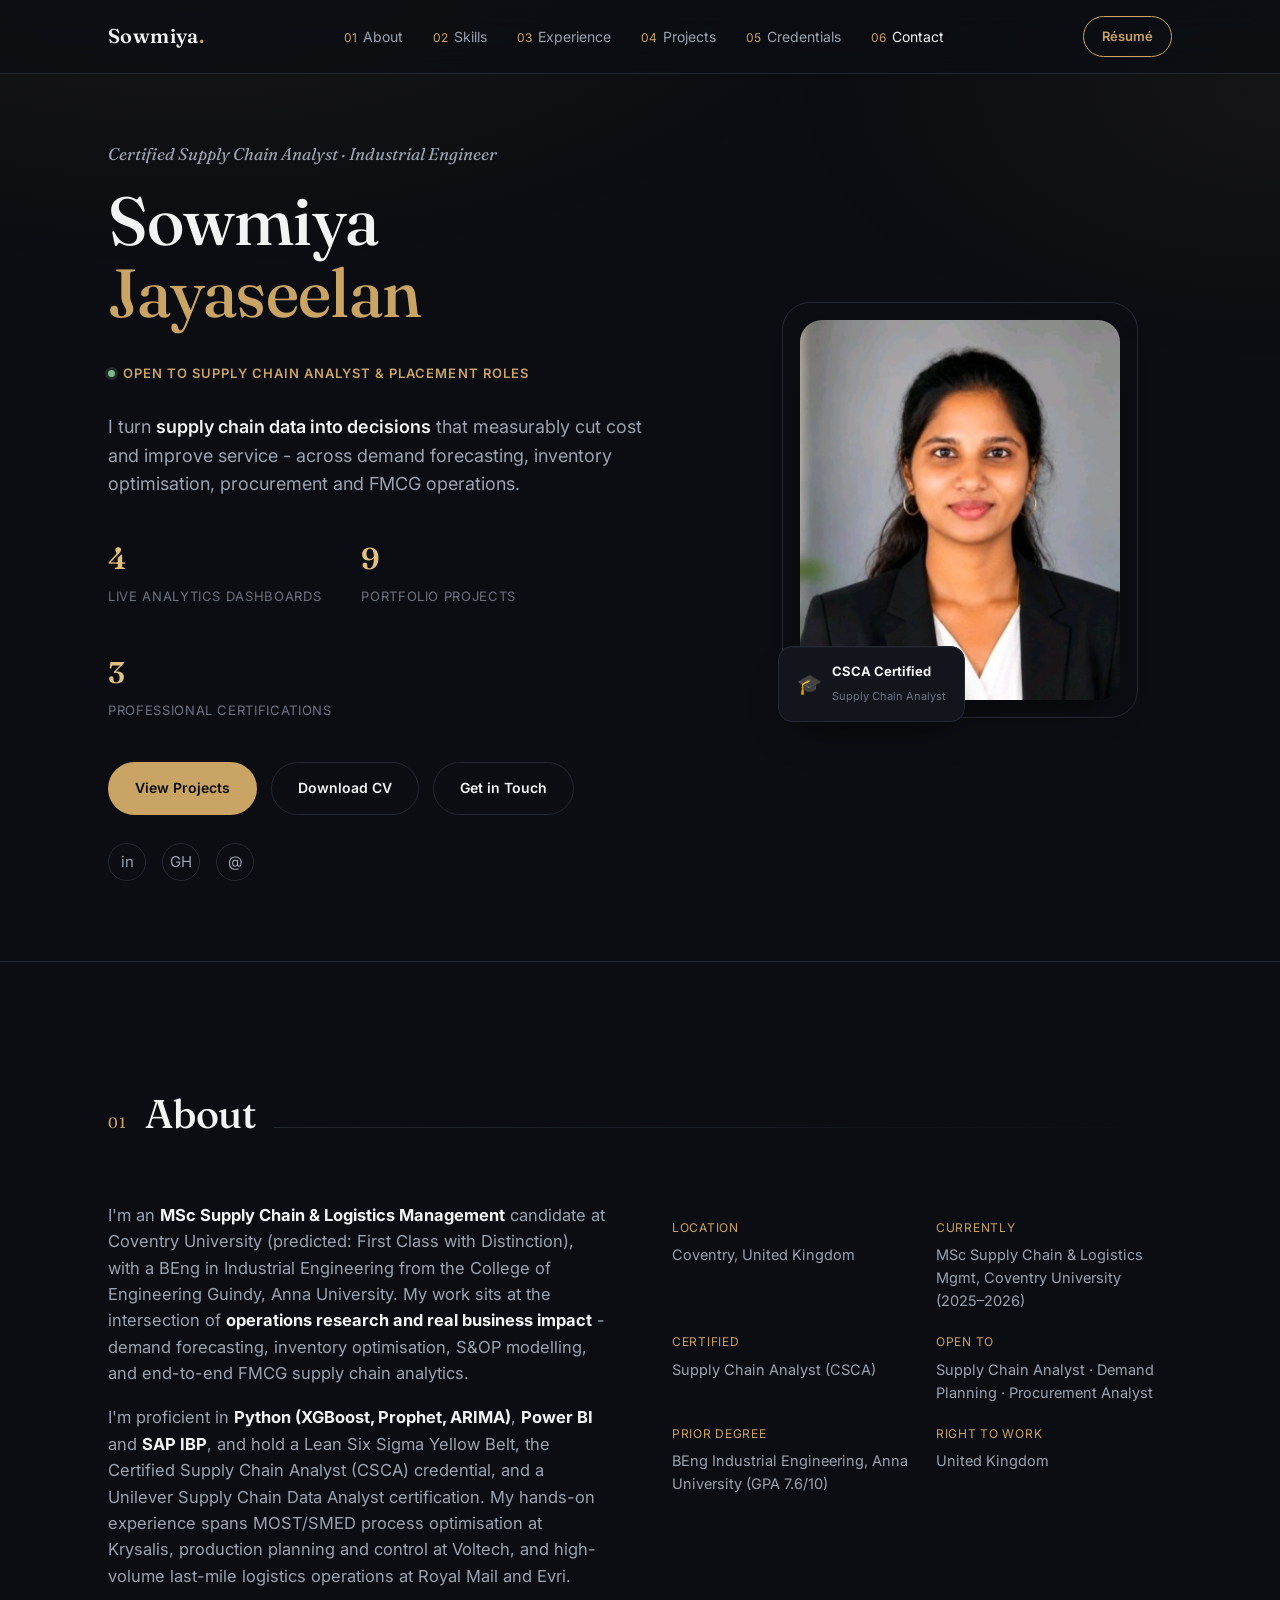
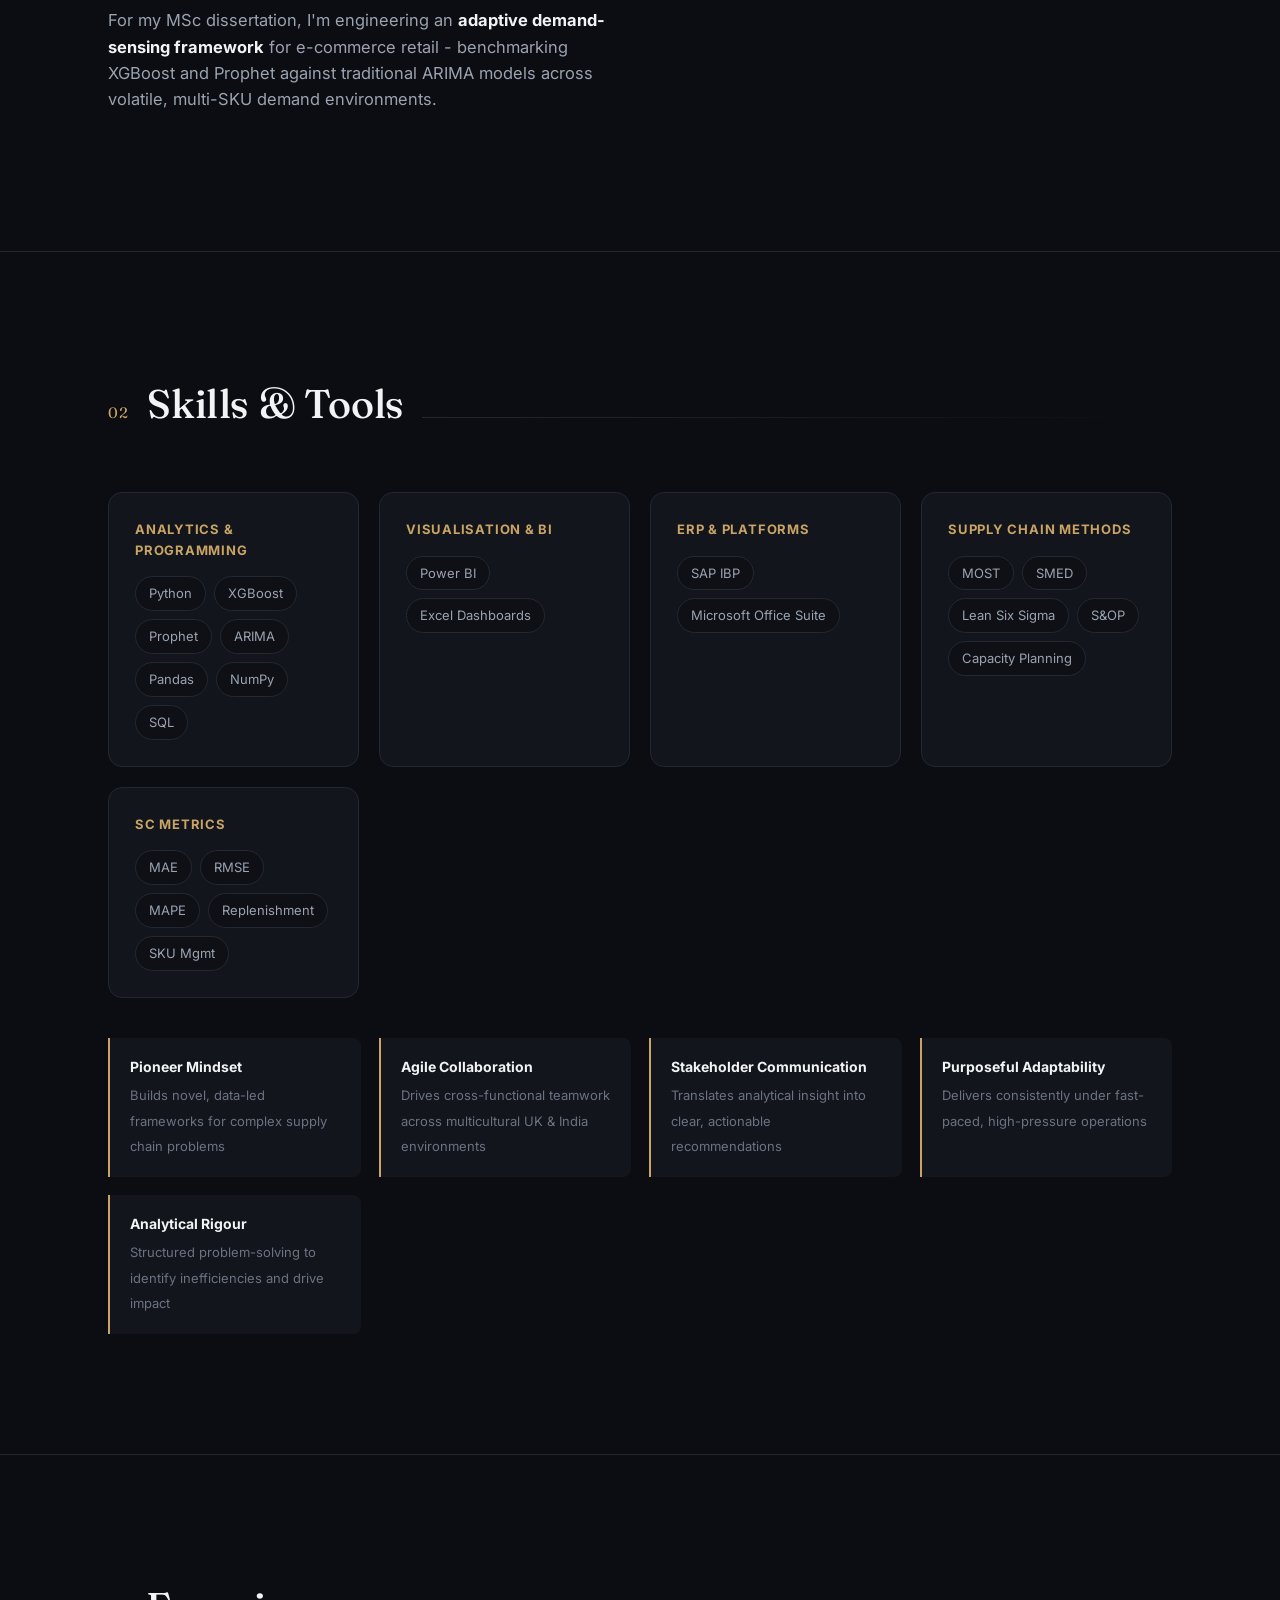
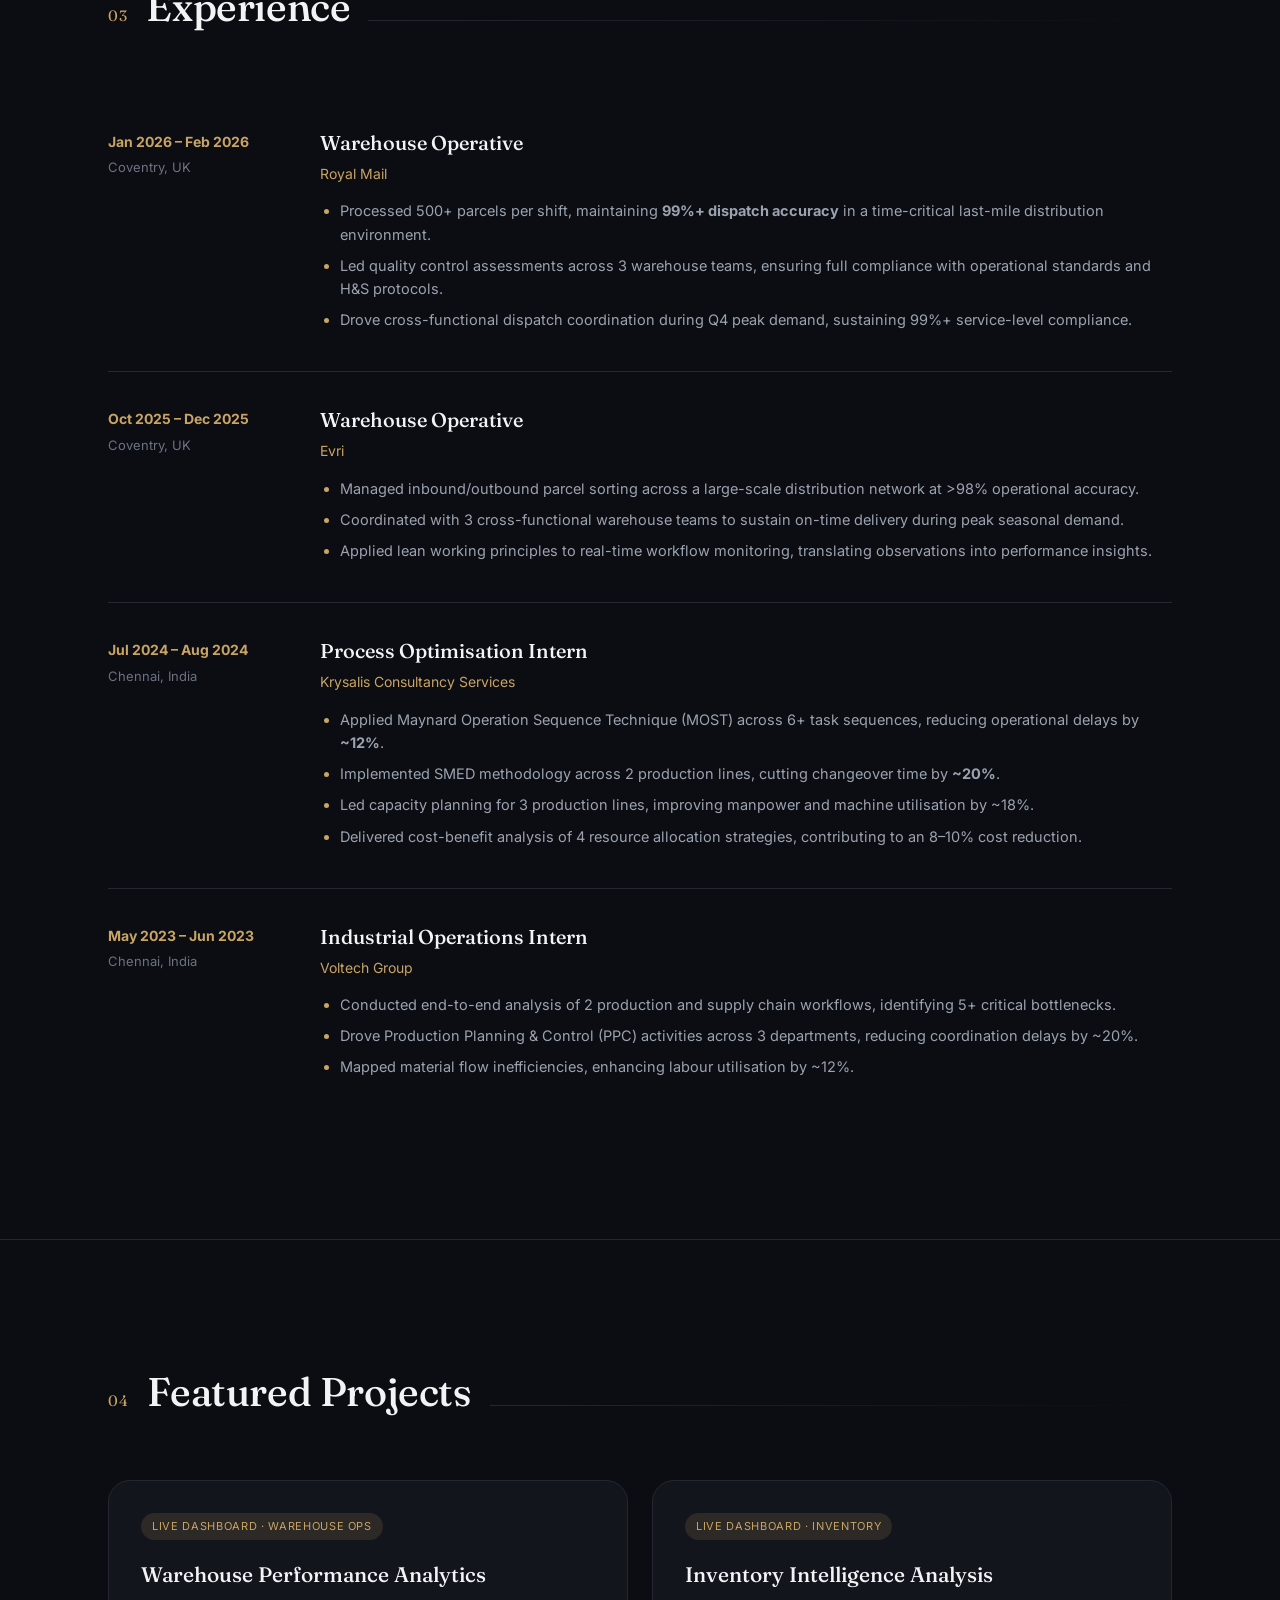
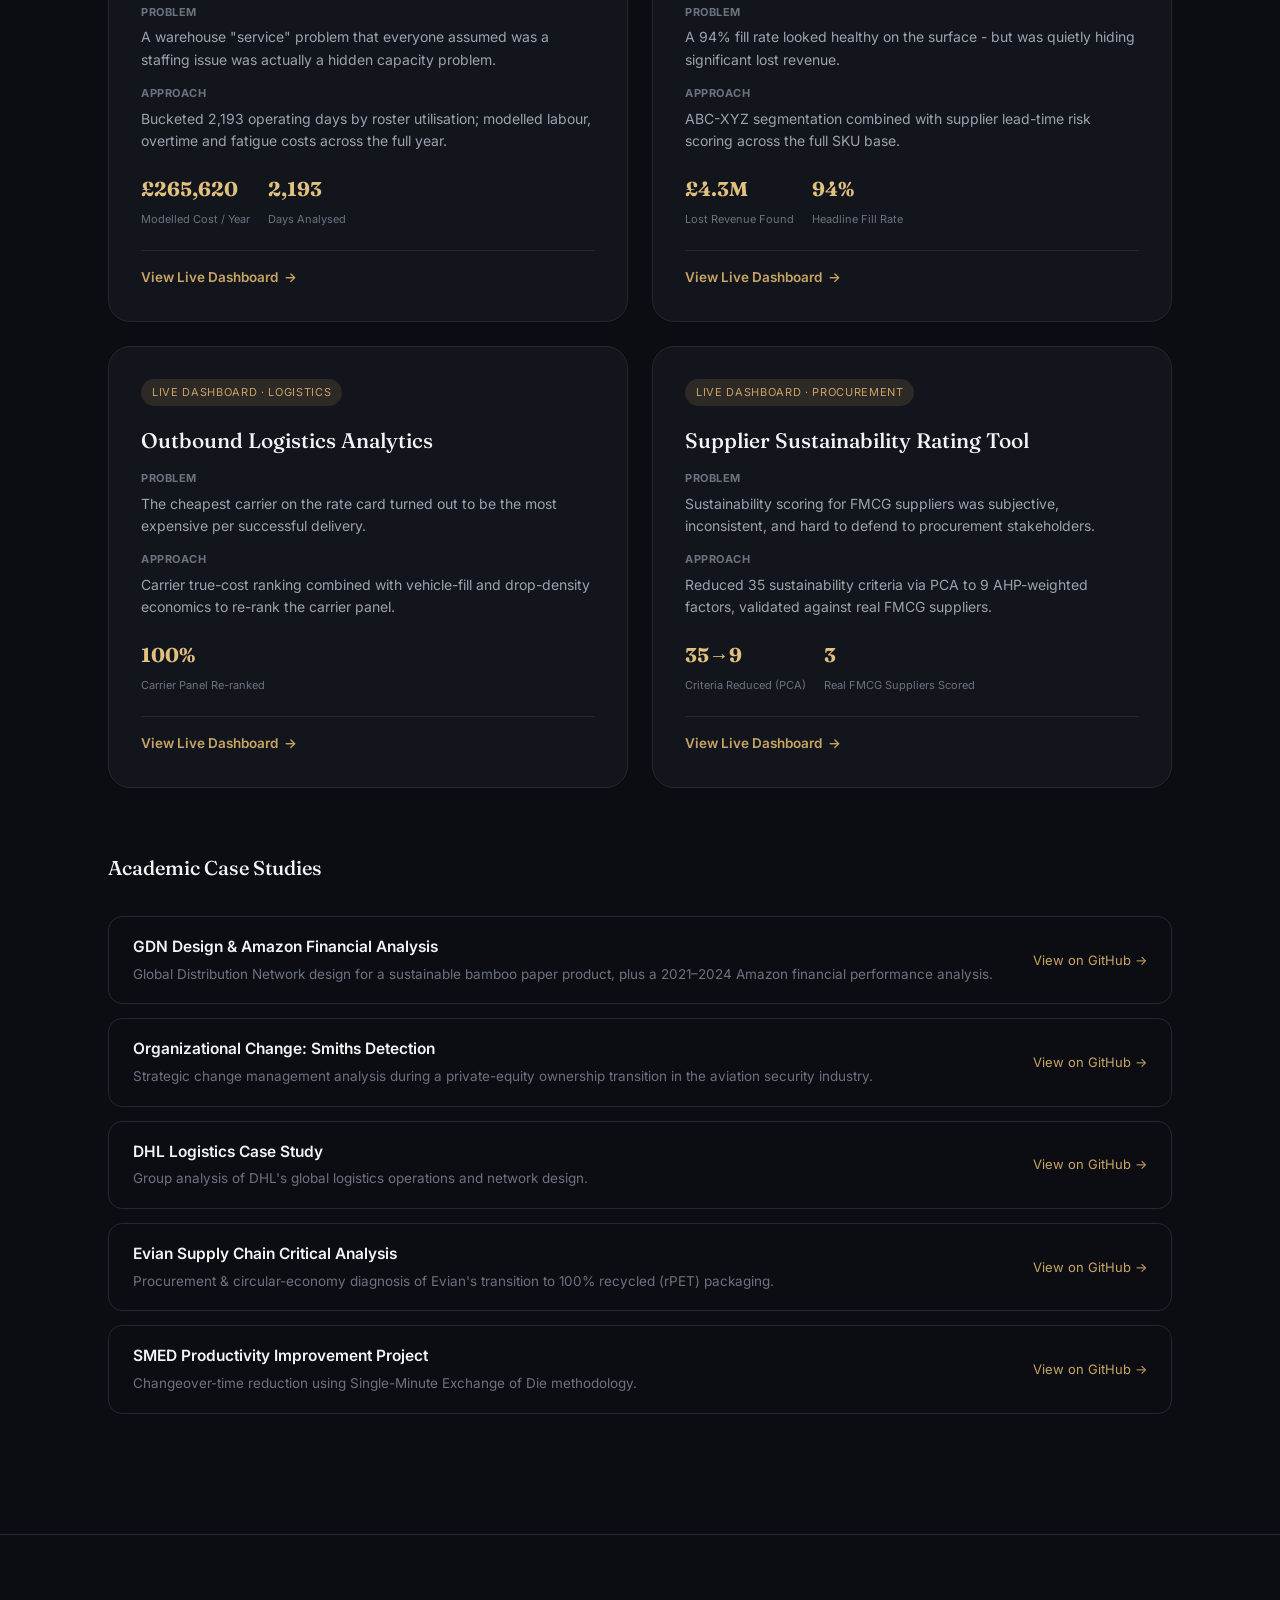
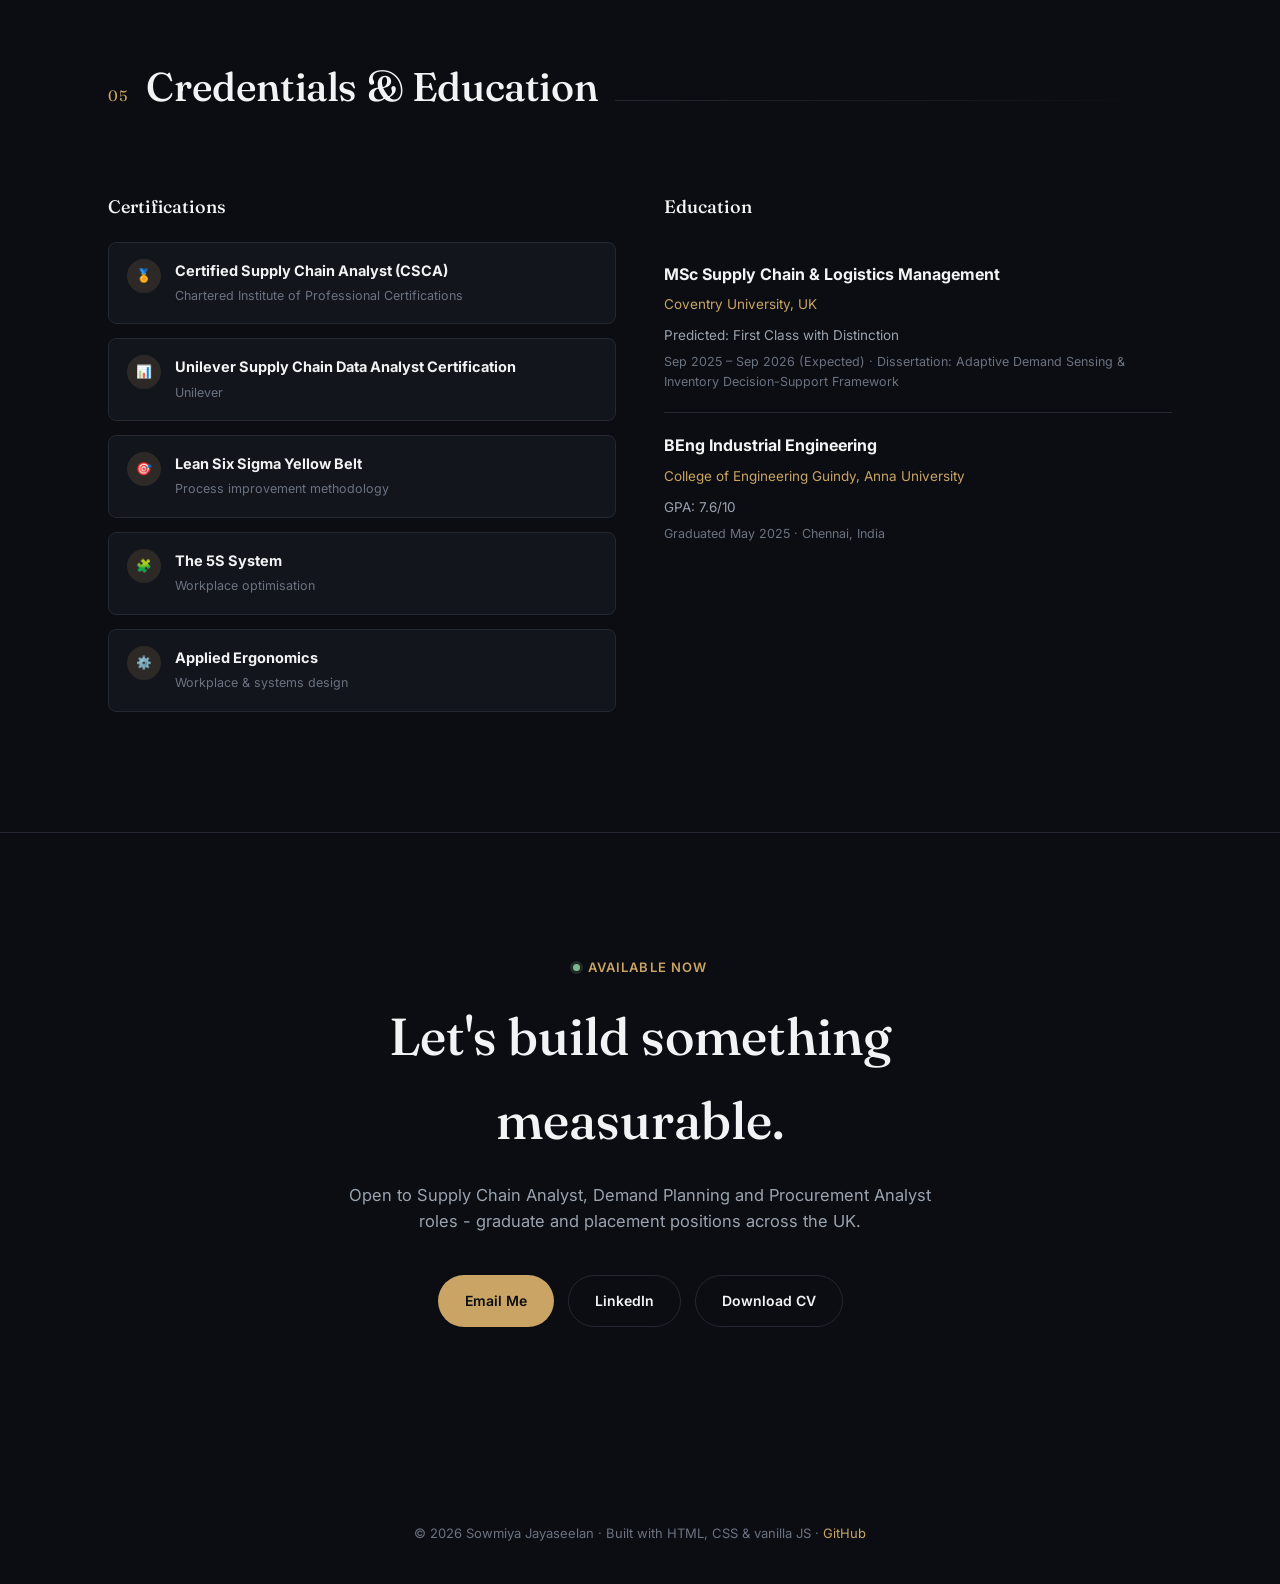
==== commit 5e13d182: "Remove Tableau from skills, replace em dashes with hyphens Co-Authored-By: Claude Sonnet 5 <noreply@" ====
--- a/index.html
+++ b/index.html
@@ -3,8 +3,8 @@
 <head>
 <meta charset="UTF-8" />
 <meta name="viewport" content="width=device-width, initial-scale=1.0" />
-<title>Sowmiya Jayaseelan — Supply Chain Analytics & Industrial Engineering</title>
-<meta name="description" content="Sowmiya Jayaseelan — Certified Supply Chain Analyst & Industrial Engineer. Demand forecasting, inventory optimisation, and FMCG supply chain analytics portfolio." />
+<title>Sowmiya Jayaseelan - Supply Chain Analytics & Industrial Engineering</title>
+<meta name="description" content="Sowmiya Jayaseelan - Certified Supply Chain Analyst & Industrial Engineer. Demand forecasting, inventory optimisation, and FMCG supply chain analytics portfolio." />
 <link rel="icon" href="data:image/svg+xml,<svg xmlns=%22http://www.w3.org/2000/svg%22 viewBox=%220 0 100 100%22><rect width=%22100%22 height=%22100%22 rx=%2222%22 fill=%22%230b0d12%22/><text x=%2250%22 y=%2265%22 font-size=%2250%22 text-anchor=%22middle%22 fill=%22%23c9a464%22 font-family=%22Georgia,serif%22>SJ</text></svg>" />
 <link rel="preconnect" href="https://fonts.googleapis.com">
 <link rel="preconnect" href="https://fonts.gstatic.com" crossorigin>
@@ -35,7 +35,7 @@
       <p class="hero-kicker">Certified Supply Chain Analyst · Industrial Engineer</p>
       <h1>Sowmiya <em>Jayaseelan</em></h1>
       <p class="eyebrow">Open to Supply Chain Analyst &amp; Placement Roles</p>
-      <p class="hero-sub" style="margin-top:16px;">I turn <strong>supply chain data into decisions</strong> that measurably cut cost and improve service — across demand forecasting, inventory optimisation, procurement and FMCG operations.</p>
+      <p class="hero-sub" style="margin-top:16px;">I turn <strong>supply chain data into decisions</strong> that measurably cut cost and improve service - across demand forecasting, inventory optimisation, procurement and FMCG operations.</p>
 
       <div class="hero-stats">
         <div class="hero-stat"><b>4</b><span>Live Analytics Dashboards</span></div>
@@ -79,9 +79,9 @@
     </div>
     <div class="about-grid">
       <div class="about-text reveal">
-        <p>I'm an <strong>MSc Supply Chain &amp; Logistics Management</strong> candidate at Coventry University (predicted: First Class with Distinction), with a BEng in Industrial Engineering from the College of Engineering Guindy, Anna University. My work sits at the intersection of <strong>operations research and real business impact</strong> — demand forecasting, inventory optimisation, S&amp;OP modelling, and end-to-end FMCG supply chain analytics.</p>
-        <p>I'm proficient in <strong>Python (XGBoost, Prophet, ARIMA)</strong>, <strong>Power BI</strong>, <strong>Tableau</strong> and <strong>SAP IBP</strong>, and hold a Lean Six Sigma Yellow Belt, the Certified Supply Chain Analyst (CSCA) credential, and a Unilever Supply Chain Data Analyst certification. My hands-on experience spans MOST/SMED process optimisation at Krysalis, production planning and control at Voltech, and high-volume last-mile logistics operations at Royal Mail and Evri.</p>
-        <p>For my MSc dissertation, I'm engineering an <strong>adaptive demand-sensing framework</strong> for e-commerce retail — benchmarking XGBoost and Prophet against traditional ARIMA models across volatile, multi-SKU demand environments.</p>
+        <p>I'm an <strong>MSc Supply Chain &amp; Logistics Management</strong> candidate at Coventry University (predicted: First Class with Distinction), with a BEng in Industrial Engineering from the College of Engineering Guindy, Anna University. My work sits at the intersection of <strong>operations research and real business impact</strong> - demand forecasting, inventory optimisation, S&amp;OP modelling, and end-to-end FMCG supply chain analytics.</p>
+        <p>I'm proficient in <strong>Python (XGBoost, Prophet, ARIMA)</strong>, <strong>Power BI</strong> and <strong>SAP IBP</strong>, and hold a Lean Six Sigma Yellow Belt, the Certified Supply Chain Analyst (CSCA) credential, and a Unilever Supply Chain Data Analyst certification. My hands-on experience spans MOST/SMED process optimisation at Krysalis, production planning and control at Voltech, and high-volume last-mile logistics operations at Royal Mail and Evri.</p>
+        <p>For my MSc dissertation, I'm engineering an <strong>adaptive demand-sensing framework</strong> for e-commerce retail - benchmarking XGBoost and Prophet against traditional ARIMA models across volatile, multi-SKU demand environments.</p>
       </div>
       <div class="reveal">
         <dl class="facts">
@@ -115,7 +115,7 @@
       <div class="skill-card reveal">
         <h3>Visualisation &amp; BI</h3>
         <div class="pill-row">
-          <span class="pill">Power BI</span><span class="pill">Tableau</span><span class="pill">Excel Dashboards</span>
+          <span class="pill">Power BI</span><span class="pill">Excel Dashboards</span>
         </div>
       </div>
       <div class="skill-card reveal">
@@ -241,7 +241,7 @@
       <div class="project-card reveal">
         <span class="project-tag">Live Dashboard · Inventory</span>
         <h3>Inventory Intelligence Analysis</h3>
-        <div class="project-block"><b>Problem</b><p>A 94% fill rate looked healthy on the surface — but was quietly hiding significant lost revenue.</p></div>
+        <div class="project-block"><b>Problem</b><p>A 94% fill rate looked healthy on the surface - but was quietly hiding significant lost revenue.</p></div>
         <div class="project-block"><b>Approach</b><p>ABC-XYZ segmentation combined with supplier lead-time risk scoring across the full SKU base.</p></div>
         <div class="project-metrics">
           <div><b>£4.3M</b><span>Lost Revenue Found</span></div>
@@ -277,23 +277,23 @@
 
     <h3 style="font-family:var(--font-serif); font-weight:500; font-size:20px; margin-top:64px;">Academic Case Studies</h3>
     <div class="case-list">
-      <a class="case-row reveal" href="https://github.com/sowmiyagunal04-dev/portfolio/tree/main/GDN-Design-and-Amazon-Financial-Analysis" target="_blank" rel="noopener">
+      <a class="case-row reveal" href="https://github.com/sowmiyagunal04-dev/portfolio/tree/master/GDN-Design-and-Amazon-Financial-Analysis" target="_blank" rel="noopener">
         <div><h4>GDN Design &amp; Amazon Financial Analysis</h4><p>Global Distribution Network design for a sustainable bamboo paper product, plus a 2021–2024 Amazon financial performance analysis.</p></div>
         <span class="arrow-link">View on GitHub →</span>
       </a>
-      <a class="case-row reveal" href="https://github.com/sowmiyagunal04-dev/portfolio/tree/main/Organizational-Change-Smiths-Detection-Case-Study" target="_blank" rel="noopener">
+      <a class="case-row reveal" href="https://github.com/sowmiyagunal04-dev/portfolio/tree/master/Organizational-Change-Smiths-Detection-Case-Study" target="_blank" rel="noopener">
         <div><h4>Organizational Change: Smiths Detection</h4><p>Strategic change management analysis during a private-equity ownership transition in the aviation security industry.</p></div>
         <span class="arrow-link">View on GitHub →</span>
       </a>
-      <a class="case-row reveal" href="https://github.com/sowmiyagunal04-dev/portfolio/tree/main/DHL-Logistics-Case-Study" target="_blank" rel="noopener">
+      <a class="case-row reveal" href="https://github.com/sowmiyagunal04-dev/portfolio/tree/master/DHL-Logistics-Case-Study" target="_blank" rel="noopener">
         <div><h4>DHL Logistics Case Study</h4><p>Group analysis of DHL's global logistics operations and network design.</p></div>
         <span class="arrow-link">View on GitHub →</span>
       </a>
-      <a class="case-row reveal" href="https://github.com/sowmiyagunal04-dev/portfolio/tree/main/Evian-Supply-Chain-Critical-Analysis" target="_blank" rel="noopener">
+      <a class="case-row reveal" href="https://github.com/sowmiyagunal04-dev/portfolio/tree/master/Evian-Supply-Chain-Critical-Analysis" target="_blank" rel="noopener">
         <div><h4>Evian Supply Chain Critical Analysis</h4><p>Procurement &amp; circular-economy diagnosis of Evian's transition to 100% recycled (rPET) packaging.</p></div>
         <span class="arrow-link">View on GitHub →</span>
       </a>
-      <a class="case-row reveal" href="https://github.com/sowmiyagunal04-dev/portfolio/tree/main/SMED-Productivity-Improvement-Project" target="_blank" rel="noopener">
+      <a class="case-row reveal" href="https://github.com/sowmiyagunal04-dev/portfolio/tree/master/SMED-Productivity-Improvement-Project" target="_blank" rel="noopener">
         <div><h4>SMED Productivity Improvement Project</h4><p>Changeover-time reduction using Single-Minute Exchange of Die methodology.</p></div>
         <span class="arrow-link">View on GitHub →</span>
       </a>
@@ -342,7 +342,7 @@
   <div class="container contact-wrap">
     <span class="eyebrow" style="margin-bottom:18px; display:inline-flex;">Available Now</span>
     <h2>Let's build something measurable.</h2>
-    <p>Open to Supply Chain Analyst, Demand Planning and Procurement Analyst roles — graduate and placement positions across the UK.</p>
+    <p>Open to Supply Chain Analyst, Demand Planning and Procurement Analyst roles - graduate and placement positions across the UK.</p>
     <div class="contact-actions">
       <a href="mailto:sowmiyagunal04@gmail.com" class="btn btn-primary">Email Me</a>
       <a href="https://www.linkedin.com/in/sowmiya-jayaseelan/" target="_blank" rel="noopener" class="btn btn-outline">LinkedIn</a>
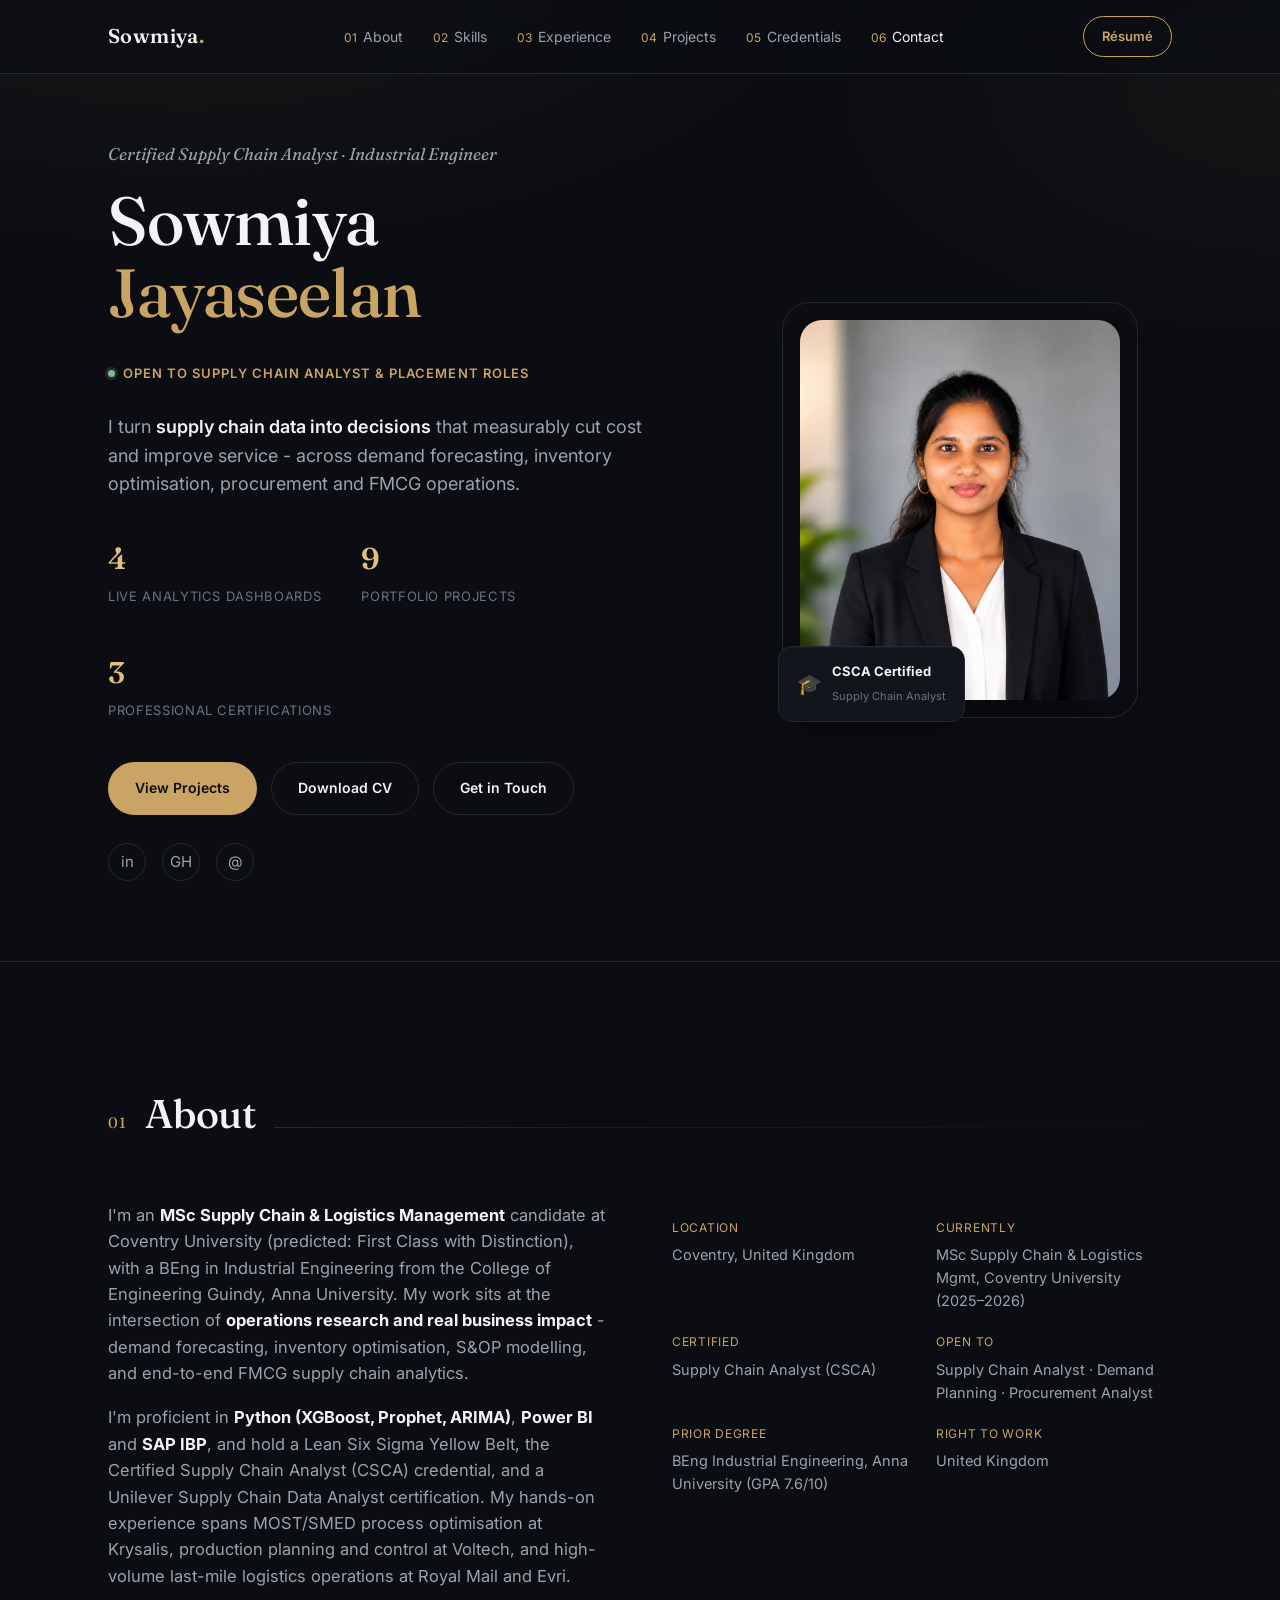
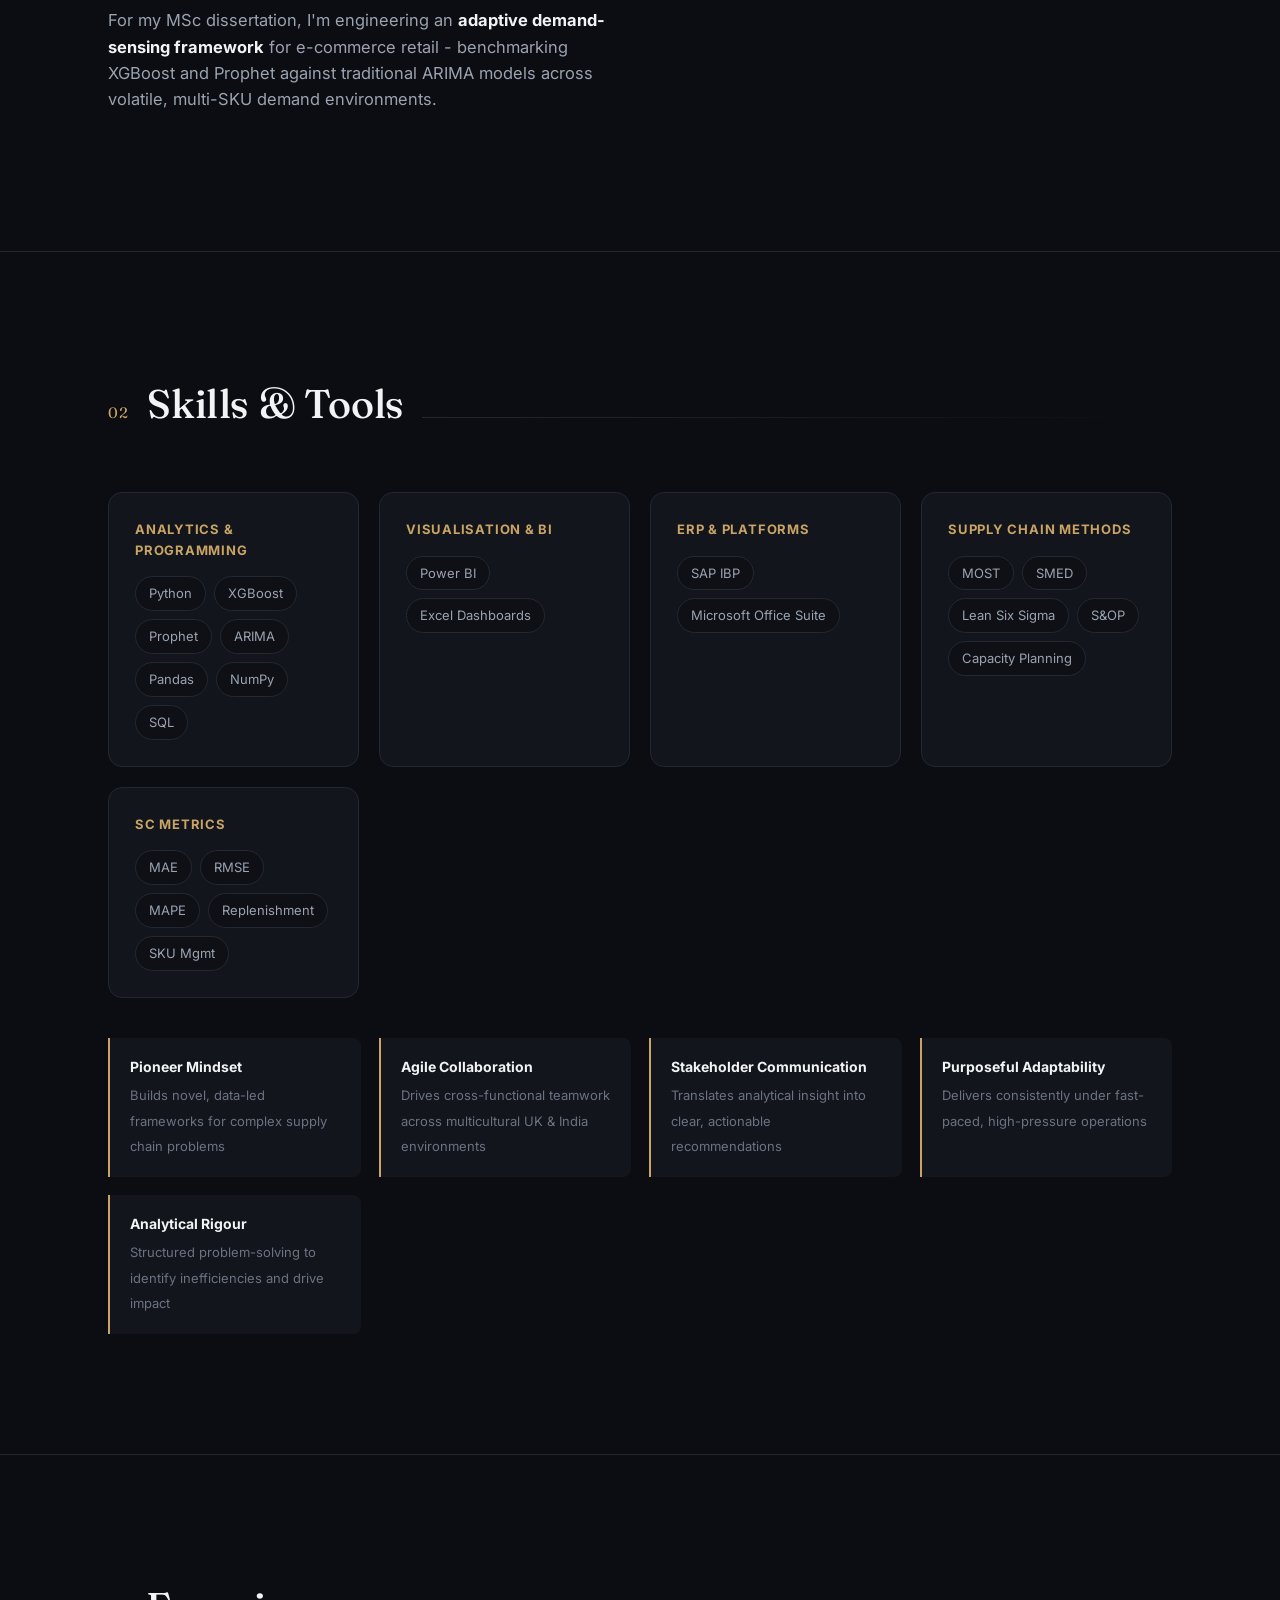
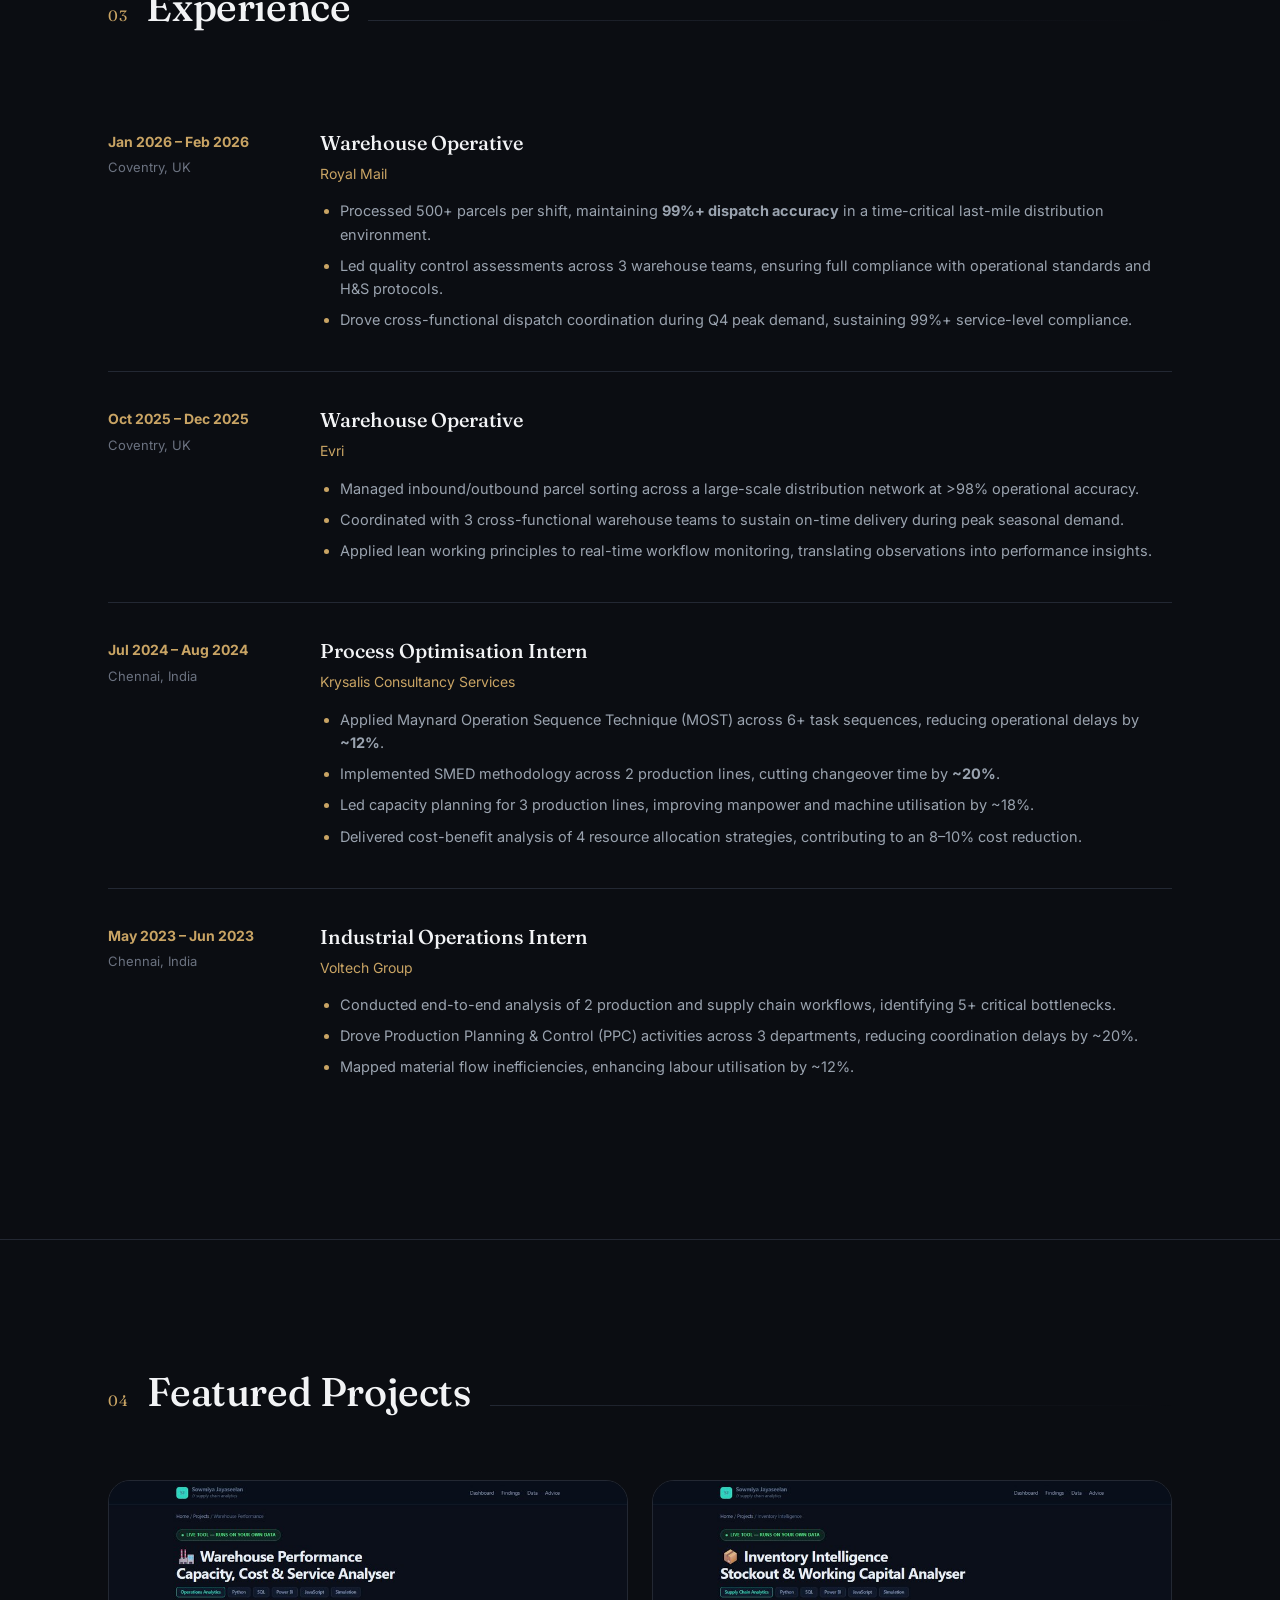
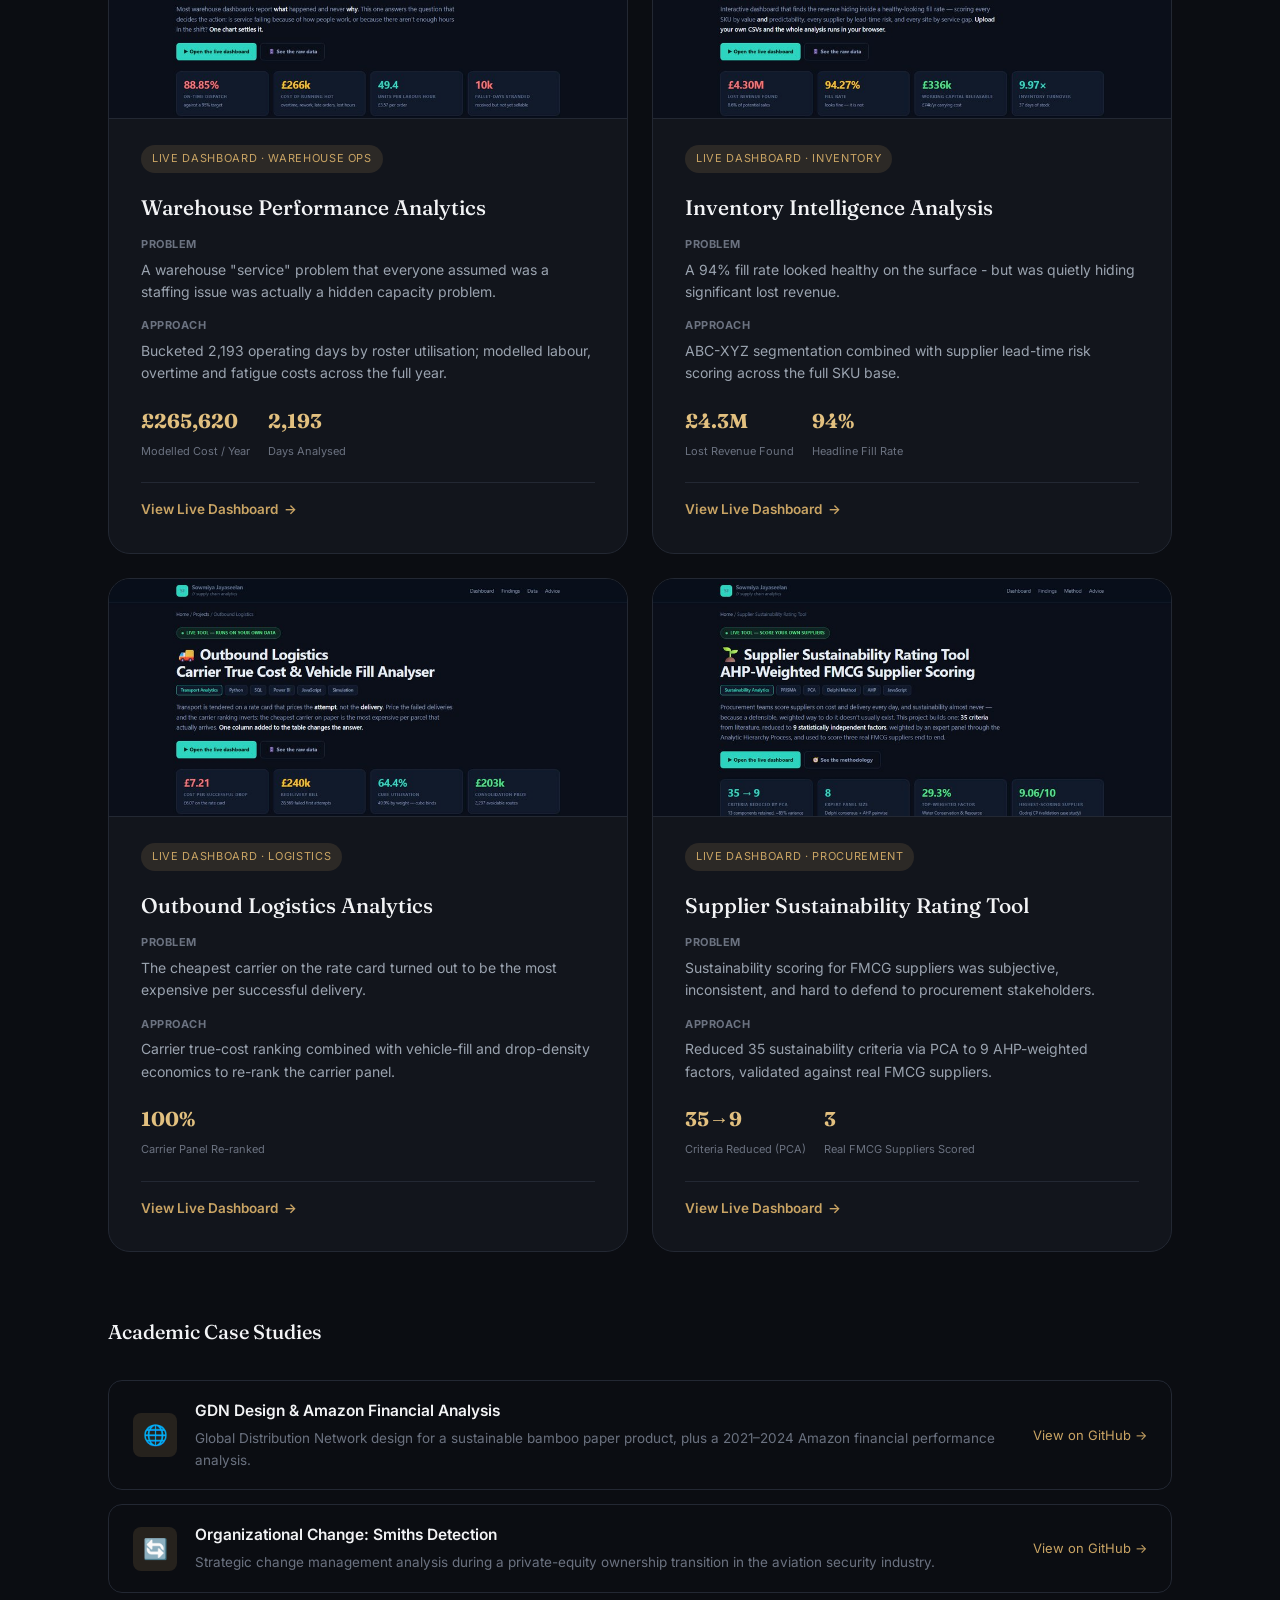
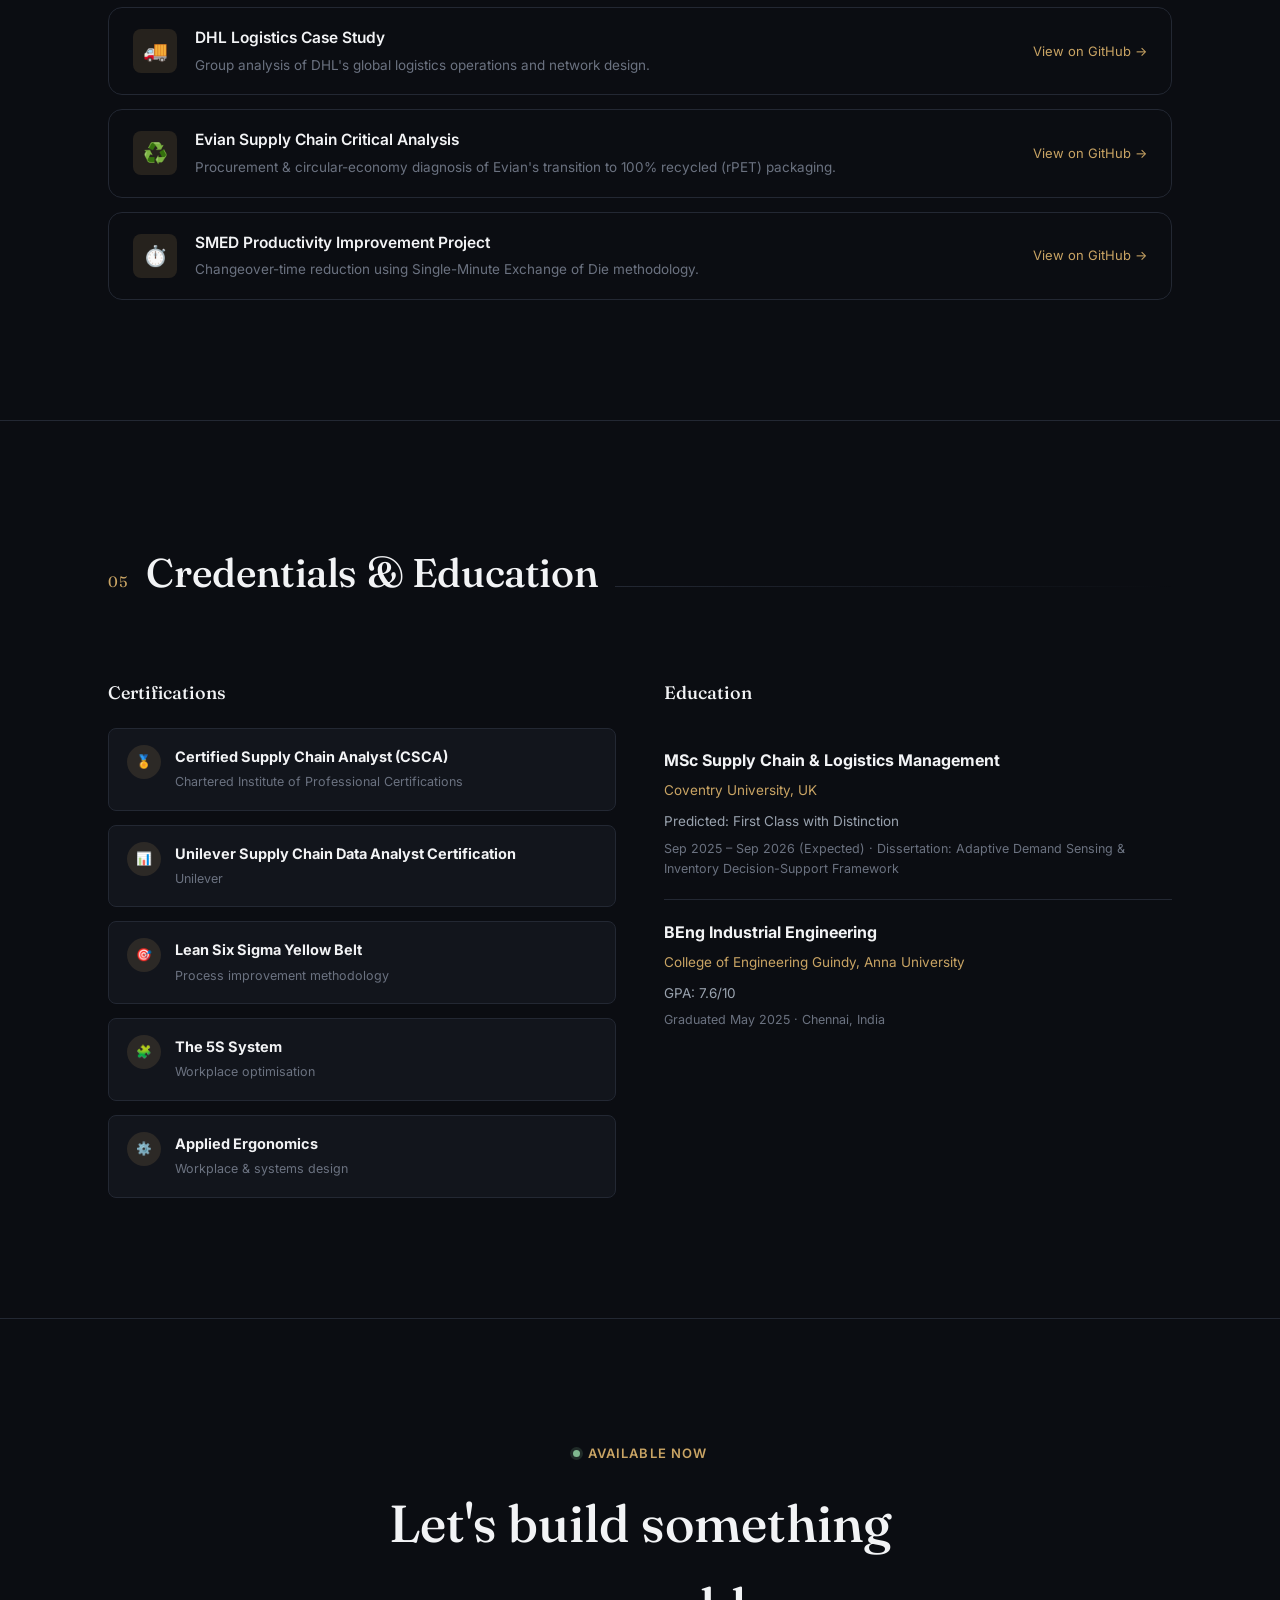
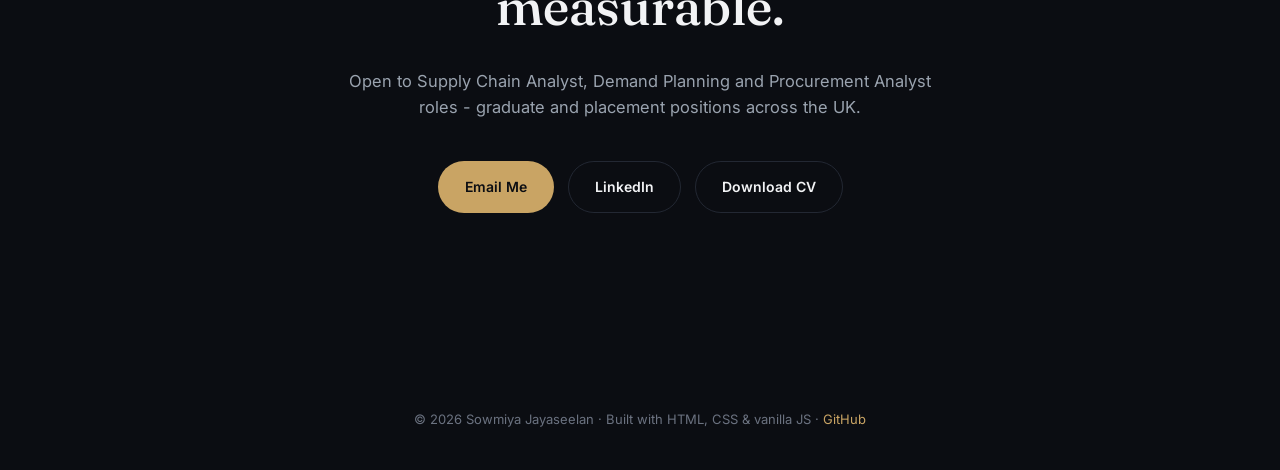
==== commit 3e913d9a: "Add live-dashboard screenshots and case-study icons Project cards now show a real screenshot thumbna" ====
--- a/index.html
+++ b/index.html
@@ -227,50 +227,62 @@
     <div class="project-grid">
 
       <div class="project-card reveal">
-        <span class="project-tag">Live Dashboard · Warehouse Ops</span>
-        <h3>Warehouse Performance Analytics</h3>
-        <div class="project-block"><b>Problem</b><p>A warehouse "service" problem that everyone assumed was a staffing issue was actually a hidden capacity problem.</p></div>
-        <div class="project-block"><b>Approach</b><p>Bucketed 2,193 operating days by roster utilisation; modelled labour, overtime and fatigue costs across the full year.</p></div>
-        <div class="project-metrics">
-          <div><b>£265,620</b><span>Modelled Cost / Year</span></div>
-          <div><b>2,193</b><span>Days Analysed</span></div>
-        </div>
-        <a class="project-link" href="https://sowmiyagunal04-dev.github.io/portfolio/Warehouse-Performance-Analytics/" target="_blank" rel="noopener">View Live Dashboard <span class="arrow">→</span></a>
+        <img class="project-thumb" src="assets/images/projects/warehouse.jpg" alt="Warehouse Performance Analytics dashboard screenshot" loading="lazy" />
+        <div class="project-card-body">
+          <span class="project-tag">Live Dashboard · Warehouse Ops</span>
+          <h3>Warehouse Performance Analytics</h3>
+          <div class="project-block"><b>Problem</b><p>A warehouse "service" problem that everyone assumed was a staffing issue was actually a hidden capacity problem.</p></div>
+          <div class="project-block"><b>Approach</b><p>Bucketed 2,193 operating days by roster utilisation; modelled labour, overtime and fatigue costs across the full year.</p></div>
+          <div class="project-metrics">
+            <div><b>£265,620</b><span>Modelled Cost / Year</span></div>
+            <div><b>2,193</b><span>Days Analysed</span></div>
+          </div>
+          <a class="project-link" href="https://sowmiyagunal04-dev.github.io/portfolio/Warehouse-Performance-Analytics/" target="_blank" rel="noopener">View Live Dashboard <span class="arrow">→</span></a>
+        </div>
       </div>
 
       <div class="project-card reveal">
-        <span class="project-tag">Live Dashboard · Inventory</span>
-        <h3>Inventory Intelligence Analysis</h3>
-        <div class="project-block"><b>Problem</b><p>A 94% fill rate looked healthy on the surface - but was quietly hiding significant lost revenue.</p></div>
-        <div class="project-block"><b>Approach</b><p>ABC-XYZ segmentation combined with supplier lead-time risk scoring across the full SKU base.</p></div>
-        <div class="project-metrics">
-          <div><b>£4.3M</b><span>Lost Revenue Found</span></div>
-          <div><b>94%</b><span>Headline Fill Rate</span></div>
-        </div>
-        <a class="project-link" href="https://sowmiyagunal04-dev.github.io/portfolio/Inventory-Intelligence-Analysis/" target="_blank" rel="noopener">View Live Dashboard <span class="arrow">→</span></a>
+        <img class="project-thumb" src="assets/images/projects/inventory.jpg" alt="Inventory Intelligence Analysis dashboard screenshot" loading="lazy" />
+        <div class="project-card-body">
+          <span class="project-tag">Live Dashboard · Inventory</span>
+          <h3>Inventory Intelligence Analysis</h3>
+          <div class="project-block"><b>Problem</b><p>A 94% fill rate looked healthy on the surface - but was quietly hiding significant lost revenue.</p></div>
+          <div class="project-block"><b>Approach</b><p>ABC-XYZ segmentation combined with supplier lead-time risk scoring across the full SKU base.</p></div>
+          <div class="project-metrics">
+            <div><b>£4.3M</b><span>Lost Revenue Found</span></div>
+            <div><b>94%</b><span>Headline Fill Rate</span></div>
+          </div>
+          <a class="project-link" href="https://sowmiyagunal04-dev.github.io/portfolio/Inventory-Intelligence-Analysis/" target="_blank" rel="noopener">View Live Dashboard <span class="arrow">→</span></a>
+        </div>
       </div>
 
       <div class="project-card reveal">
-        <span class="project-tag">Live Dashboard · Logistics</span>
-        <h3>Outbound Logistics Analytics</h3>
-        <div class="project-block"><b>Problem</b><p>The cheapest carrier on the rate card turned out to be the most expensive per successful delivery.</p></div>
-        <div class="project-block"><b>Approach</b><p>Carrier true-cost ranking combined with vehicle-fill and drop-density economics to re-rank the carrier panel.</p></div>
-        <div class="project-metrics">
-          <div><b>100%</b><span>Carrier Panel Re-ranked</span></div>
-        </div>
-        <a class="project-link" href="https://sowmiyagunal04-dev.github.io/portfolio/Outbound-Logistics-Analytics/" target="_blank" rel="noopener">View Live Dashboard <span class="arrow">→</span></a>
+        <img class="project-thumb" src="assets/images/projects/outbound.jpg" alt="Outbound Logistics Analytics dashboard screenshot" loading="lazy" />
+        <div class="project-card-body">
+          <span class="project-tag">Live Dashboard · Logistics</span>
+          <h3>Outbound Logistics Analytics</h3>
+          <div class="project-block"><b>Problem</b><p>The cheapest carrier on the rate card turned out to be the most expensive per successful delivery.</p></div>
+          <div class="project-block"><b>Approach</b><p>Carrier true-cost ranking combined with vehicle-fill and drop-density economics to re-rank the carrier panel.</p></div>
+          <div class="project-metrics">
+            <div><b>100%</b><span>Carrier Panel Re-ranked</span></div>
+          </div>
+          <a class="project-link" href="https://sowmiyagunal04-dev.github.io/portfolio/Outbound-Logistics-Analytics/" target="_blank" rel="noopener">View Live Dashboard <span class="arrow">→</span></a>
+        </div>
       </div>
 
       <div class="project-card reveal">
-        <span class="project-tag">Live Dashboard · Procurement</span>
-        <h3>Supplier Sustainability Rating Tool</h3>
-        <div class="project-block"><b>Problem</b><p>Sustainability scoring for FMCG suppliers was subjective, inconsistent, and hard to defend to procurement stakeholders.</p></div>
-        <div class="project-block"><b>Approach</b><p>Reduced 35 sustainability criteria via PCA to 9 AHP-weighted factors, validated against real FMCG suppliers.</p></div>
-        <div class="project-metrics">
-          <div><b>35→9</b><span>Criteria Reduced (PCA)</span></div>
-          <div><b>3</b><span>Real FMCG Suppliers Scored</span></div>
-        </div>
-        <a class="project-link" href="https://sowmiyagunal04-dev.github.io/portfolio/Supplier-Sustainability-Rating-Tool/" target="_blank" rel="noopener">View Live Dashboard <span class="arrow">→</span></a>
+        <img class="project-thumb" src="assets/images/projects/ssrt.jpg" alt="Supplier Sustainability Rating Tool dashboard screenshot" loading="lazy" />
+        <div class="project-card-body">
+          <span class="project-tag">Live Dashboard · Procurement</span>
+          <h3>Supplier Sustainability Rating Tool</h3>
+          <div class="project-block"><b>Problem</b><p>Sustainability scoring for FMCG suppliers was subjective, inconsistent, and hard to defend to procurement stakeholders.</p></div>
+          <div class="project-block"><b>Approach</b><p>Reduced 35 sustainability criteria via PCA to 9 AHP-weighted factors, validated against real FMCG suppliers.</p></div>
+          <div class="project-metrics">
+            <div><b>35→9</b><span>Criteria Reduced (PCA)</span></div>
+            <div><b>3</b><span>Real FMCG Suppliers Scored</span></div>
+          </div>
+          <a class="project-link" href="https://sowmiyagunal04-dev.github.io/portfolio/Supplier-Sustainability-Rating-Tool/" target="_blank" rel="noopener">View Live Dashboard <span class="arrow">→</span></a>
+        </div>
       </div>
 
     </div>
@@ -278,22 +290,27 @@
     <h3 style="font-family:var(--font-serif); font-weight:500; font-size:20px; margin-top:64px;">Academic Case Studies</h3>
     <div class="case-list">
       <a class="case-row reveal" href="https://github.com/sowmiyagunal04-dev/portfolio/tree/master/GDN-Design-and-Amazon-Financial-Analysis" target="_blank" rel="noopener">
+        <span class="case-icon">🌐</span>
         <div><h4>GDN Design &amp; Amazon Financial Analysis</h4><p>Global Distribution Network design for a sustainable bamboo paper product, plus a 2021–2024 Amazon financial performance analysis.</p></div>
         <span class="arrow-link">View on GitHub →</span>
       </a>
       <a class="case-row reveal" href="https://github.com/sowmiyagunal04-dev/portfolio/tree/master/Organizational-Change-Smiths-Detection-Case-Study" target="_blank" rel="noopener">
+        <span class="case-icon">🔄</span>
         <div><h4>Organizational Change: Smiths Detection</h4><p>Strategic change management analysis during a private-equity ownership transition in the aviation security industry.</p></div>
         <span class="arrow-link">View on GitHub →</span>
       </a>
       <a class="case-row reveal" href="https://github.com/sowmiyagunal04-dev/portfolio/tree/master/DHL-Logistics-Case-Study" target="_blank" rel="noopener">
+        <span class="case-icon">🚚</span>
         <div><h4>DHL Logistics Case Study</h4><p>Group analysis of DHL's global logistics operations and network design.</p></div>
         <span class="arrow-link">View on GitHub →</span>
       </a>
       <a class="case-row reveal" href="https://github.com/sowmiyagunal04-dev/portfolio/tree/master/Evian-Supply-Chain-Critical-Analysis" target="_blank" rel="noopener">
+        <span class="case-icon">♻️</span>
         <div><h4>Evian Supply Chain Critical Analysis</h4><p>Procurement &amp; circular-economy diagnosis of Evian's transition to 100% recycled (rPET) packaging.</p></div>
         <span class="arrow-link">View on GitHub →</span>
       </a>
       <a class="case-row reveal" href="https://github.com/sowmiyagunal04-dev/portfolio/tree/master/SMED-Productivity-Improvement-Project" target="_blank" rel="noopener">
+        <span class="case-icon">⏱️</span>
         <div><h4>SMED Productivity Improvement Project</h4><p>Changeover-time reduction using Single-Minute Exchange of Die methodology.</p></div>
         <span class="arrow-link">View on GitHub →</span>
       </a>
--- a/css/style.css
+++ b/css/style.css
@@ -390,12 +390,26 @@
   background: var(--surface);
   border: 1px solid var(--border);
   border-radius: var(--radius-lg);
-  padding: 32px;
+  overflow: hidden;
   transition: border-color 0.2s ease, transform 0.2s ease;
   display: flex;
   flex-direction: column;
 }
 .project-card:hover { border-color: var(--gold); transform: translateY(-3px); }
+.project-thumb {
+  width: 100%;
+  aspect-ratio: 900 / 414;
+  object-fit: cover;
+  object-position: top;
+  border-bottom: 1px solid var(--border);
+  background: var(--bg-alt);
+}
+.project-card-body {
+  padding: 26px 32px 32px;
+  display: flex;
+  flex-direction: column;
+  flex: 1;
+}
 .project-tag {
   font-size: 11px;
   text-transform: uppercase;
@@ -454,7 +468,7 @@
 .case-list { display: grid; gap: 14px; margin-top: 32px; }
 .case-row {
   display: grid;
-  grid-template-columns: 1fr auto;
+  grid-template-columns: auto 1fr auto;
   gap: 18px;
   align-items: center;
   padding: 18px 24px;
@@ -463,6 +477,17 @@
   transition: border-color 0.2s ease;
 }
 .case-row:hover { border-color: var(--gold); }
+.case-icon {
+  width: 44px;
+  height: 44px;
+  flex-shrink: 0;
+  display: flex;
+  align-items: center;
+  justify-content: center;
+  font-size: 20px;
+  background: var(--gold-dim);
+  border-radius: var(--radius-sm);
+}
 .case-row h4 { margin: 0 0 4px; font-size: 15.5px; font-weight: 600; }
 .case-row p { margin: 0; font-size: 13.5px; color: var(--text-faint); }
 .case-row .arrow-link { font-size: 13px; color: var(--gold); white-space: nowrap; }
@@ -545,4 +570,6 @@
   .timeline-item { grid-template-columns: 1fr; gap: 8px; }
   section { padding: 80px 0; }
   .facts { grid-template-columns: 1fr; }
-}
+  .case-row { grid-template-columns: auto 1fr; }
+  .case-row .arrow-link { display: none; }
+}
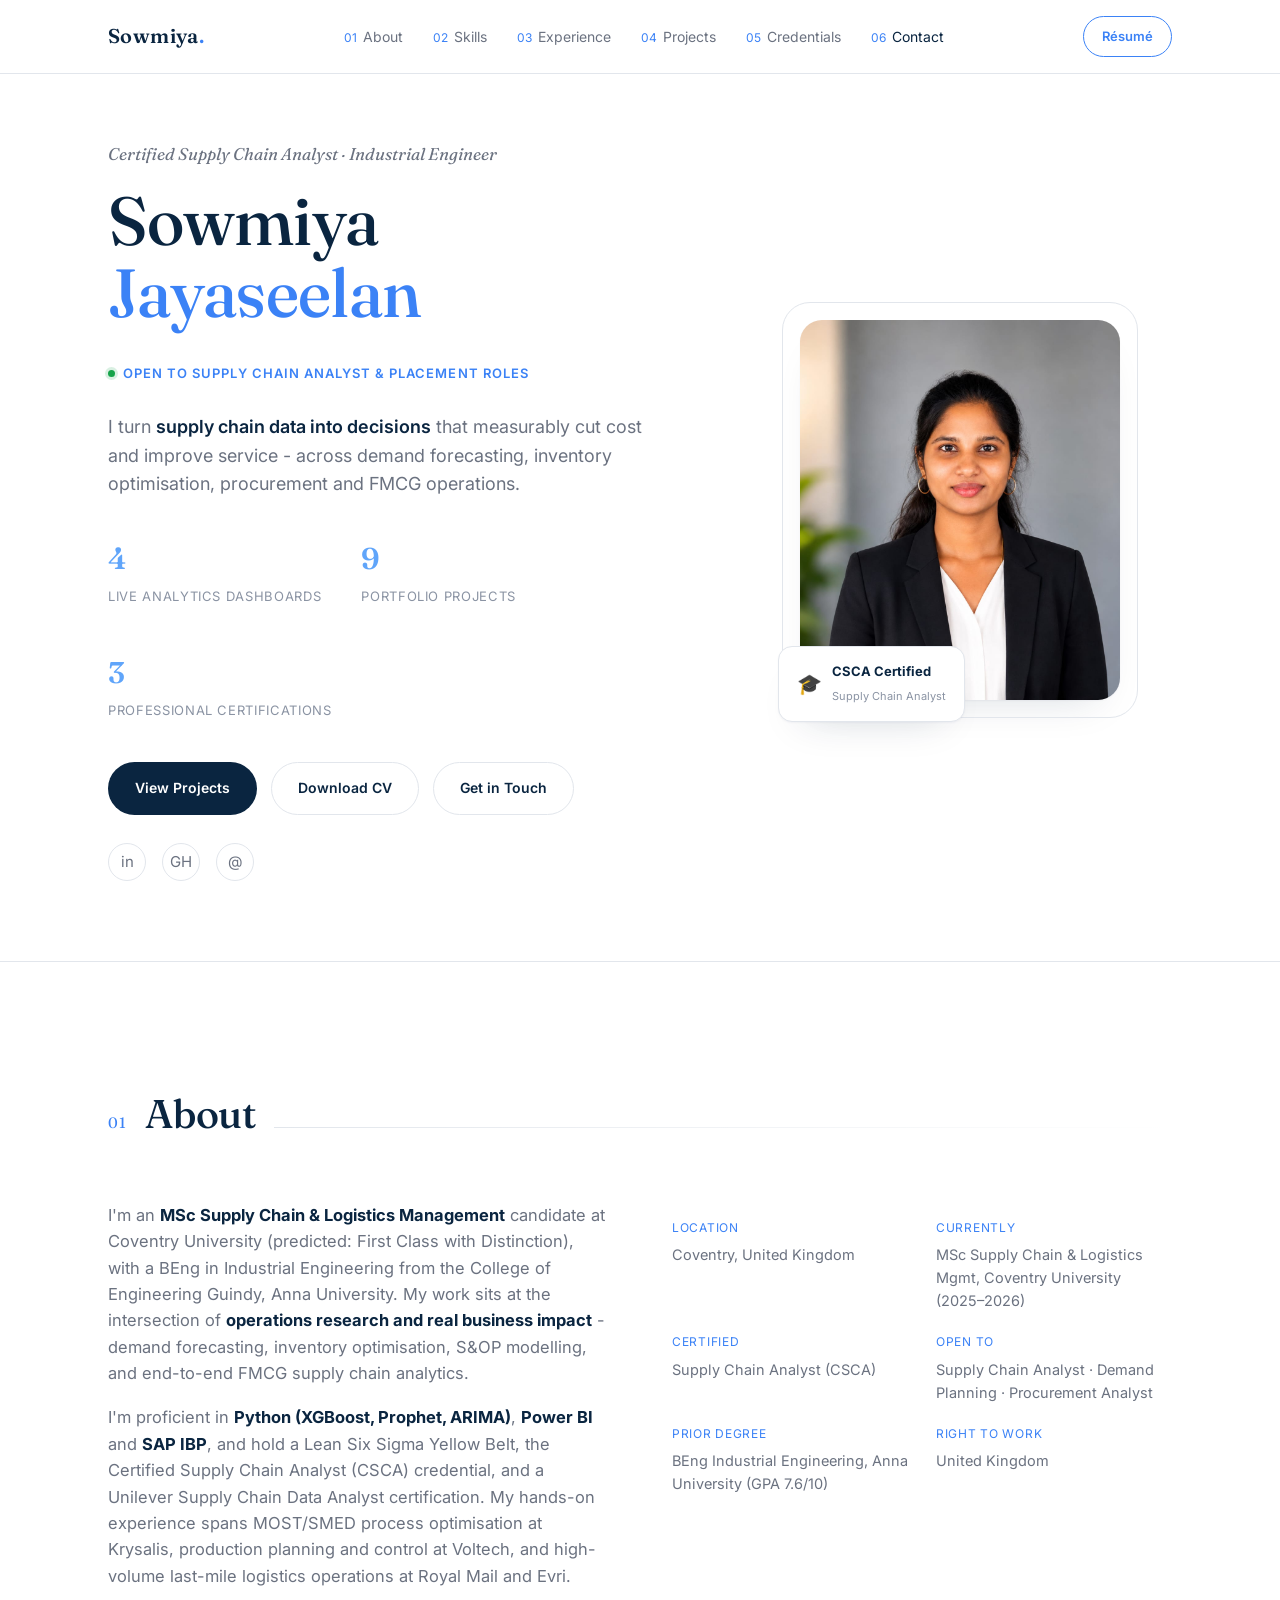
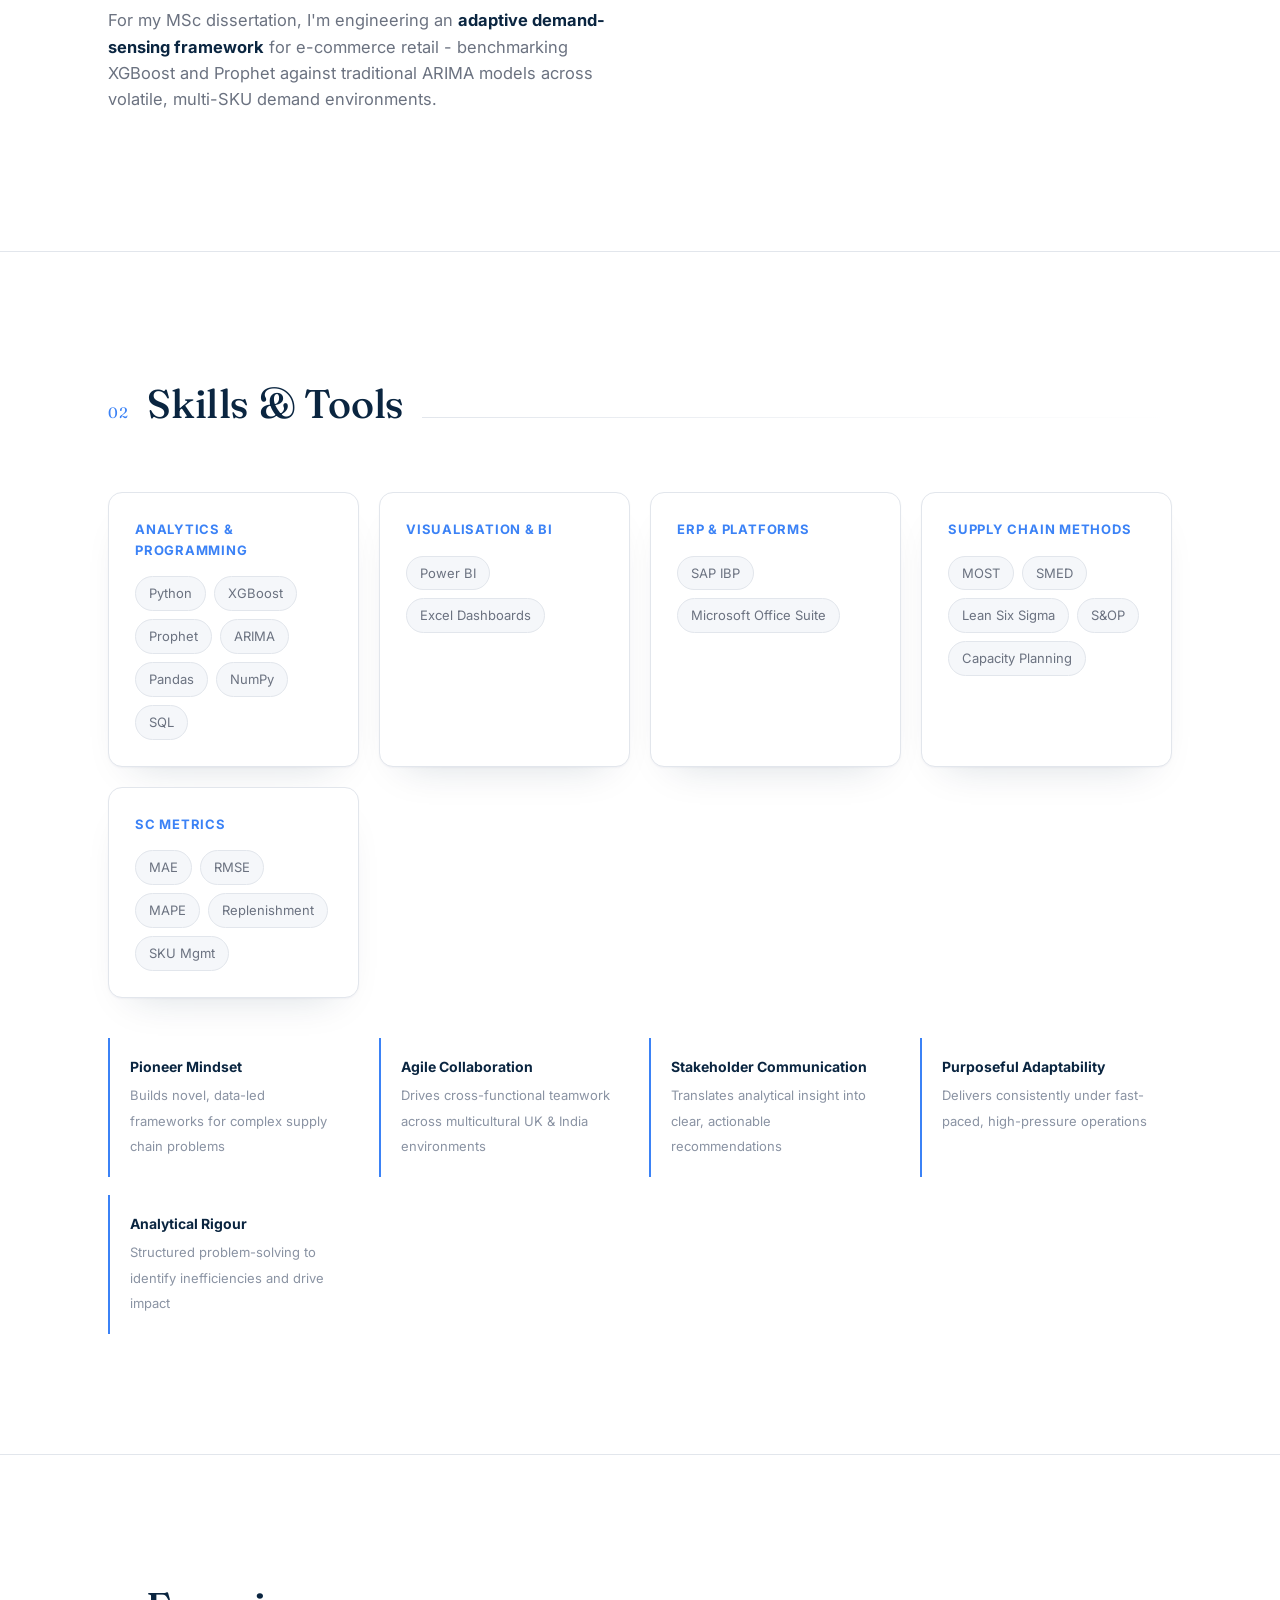
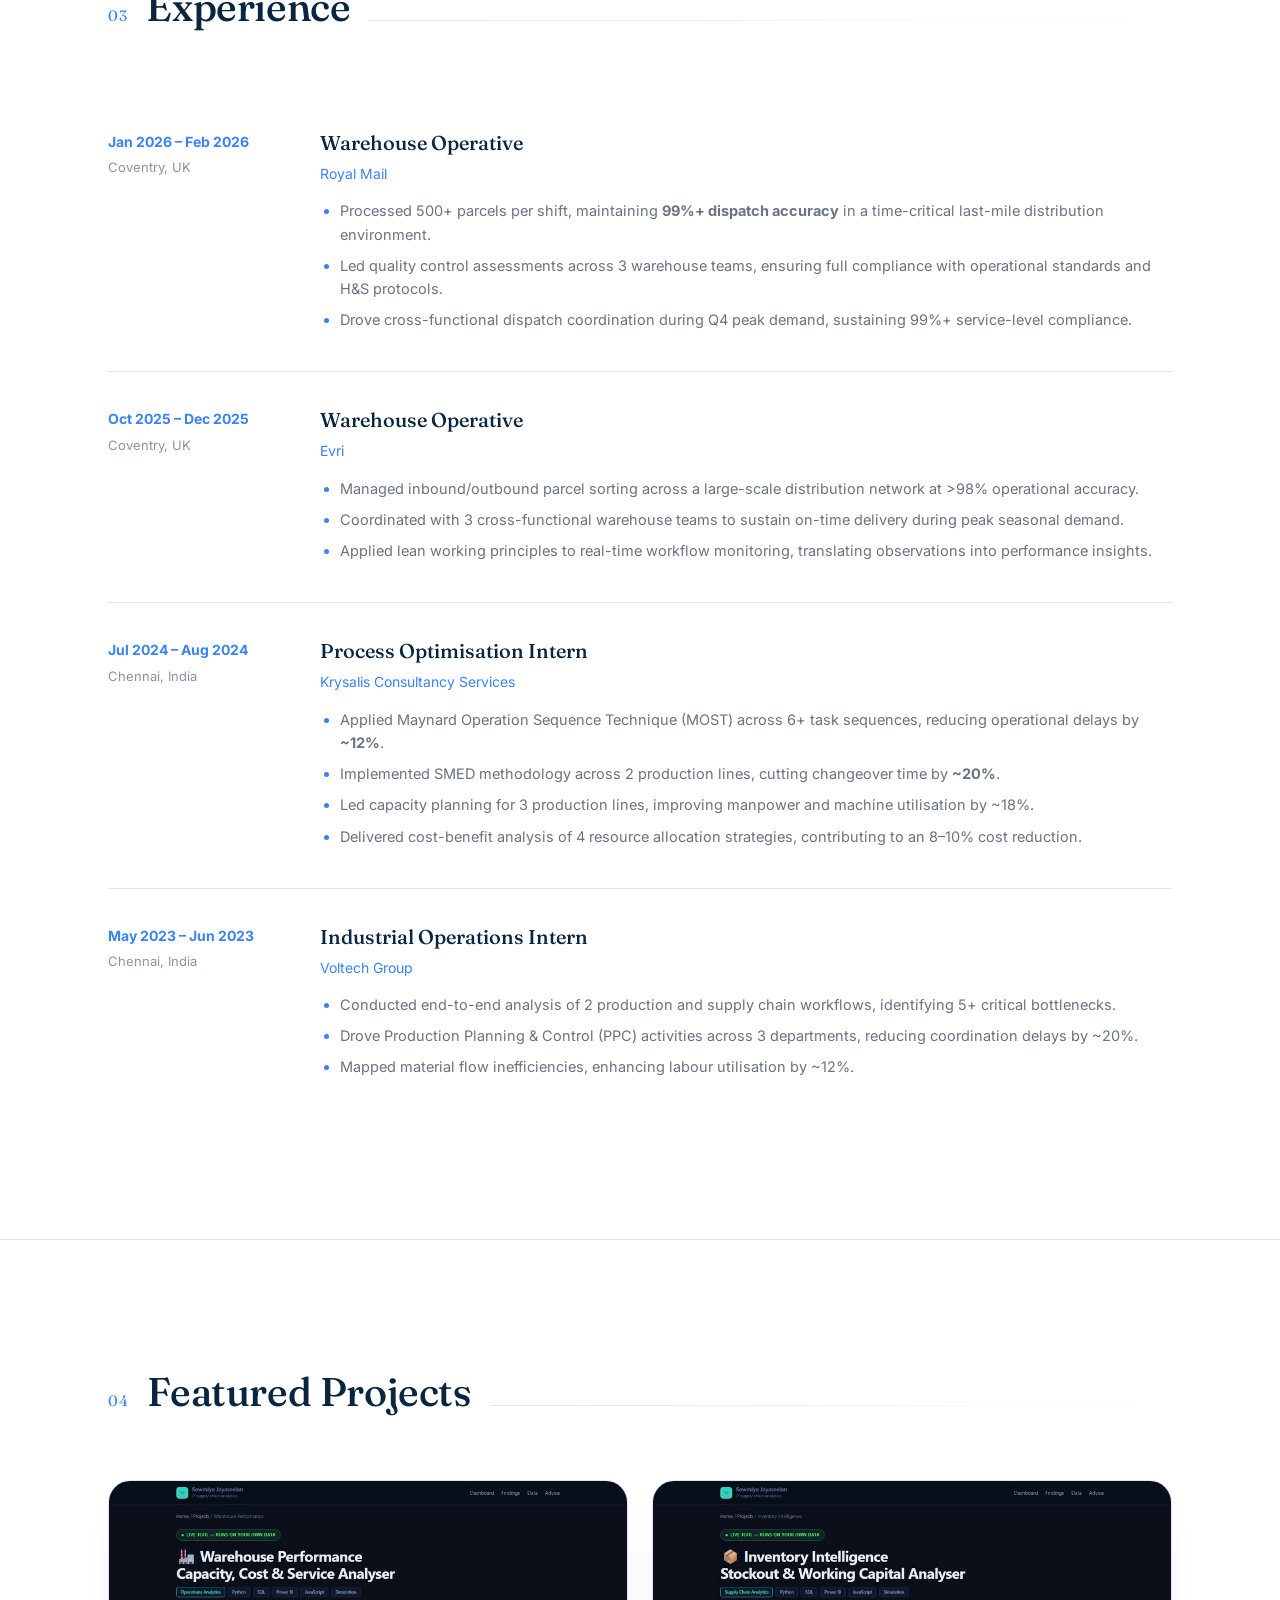
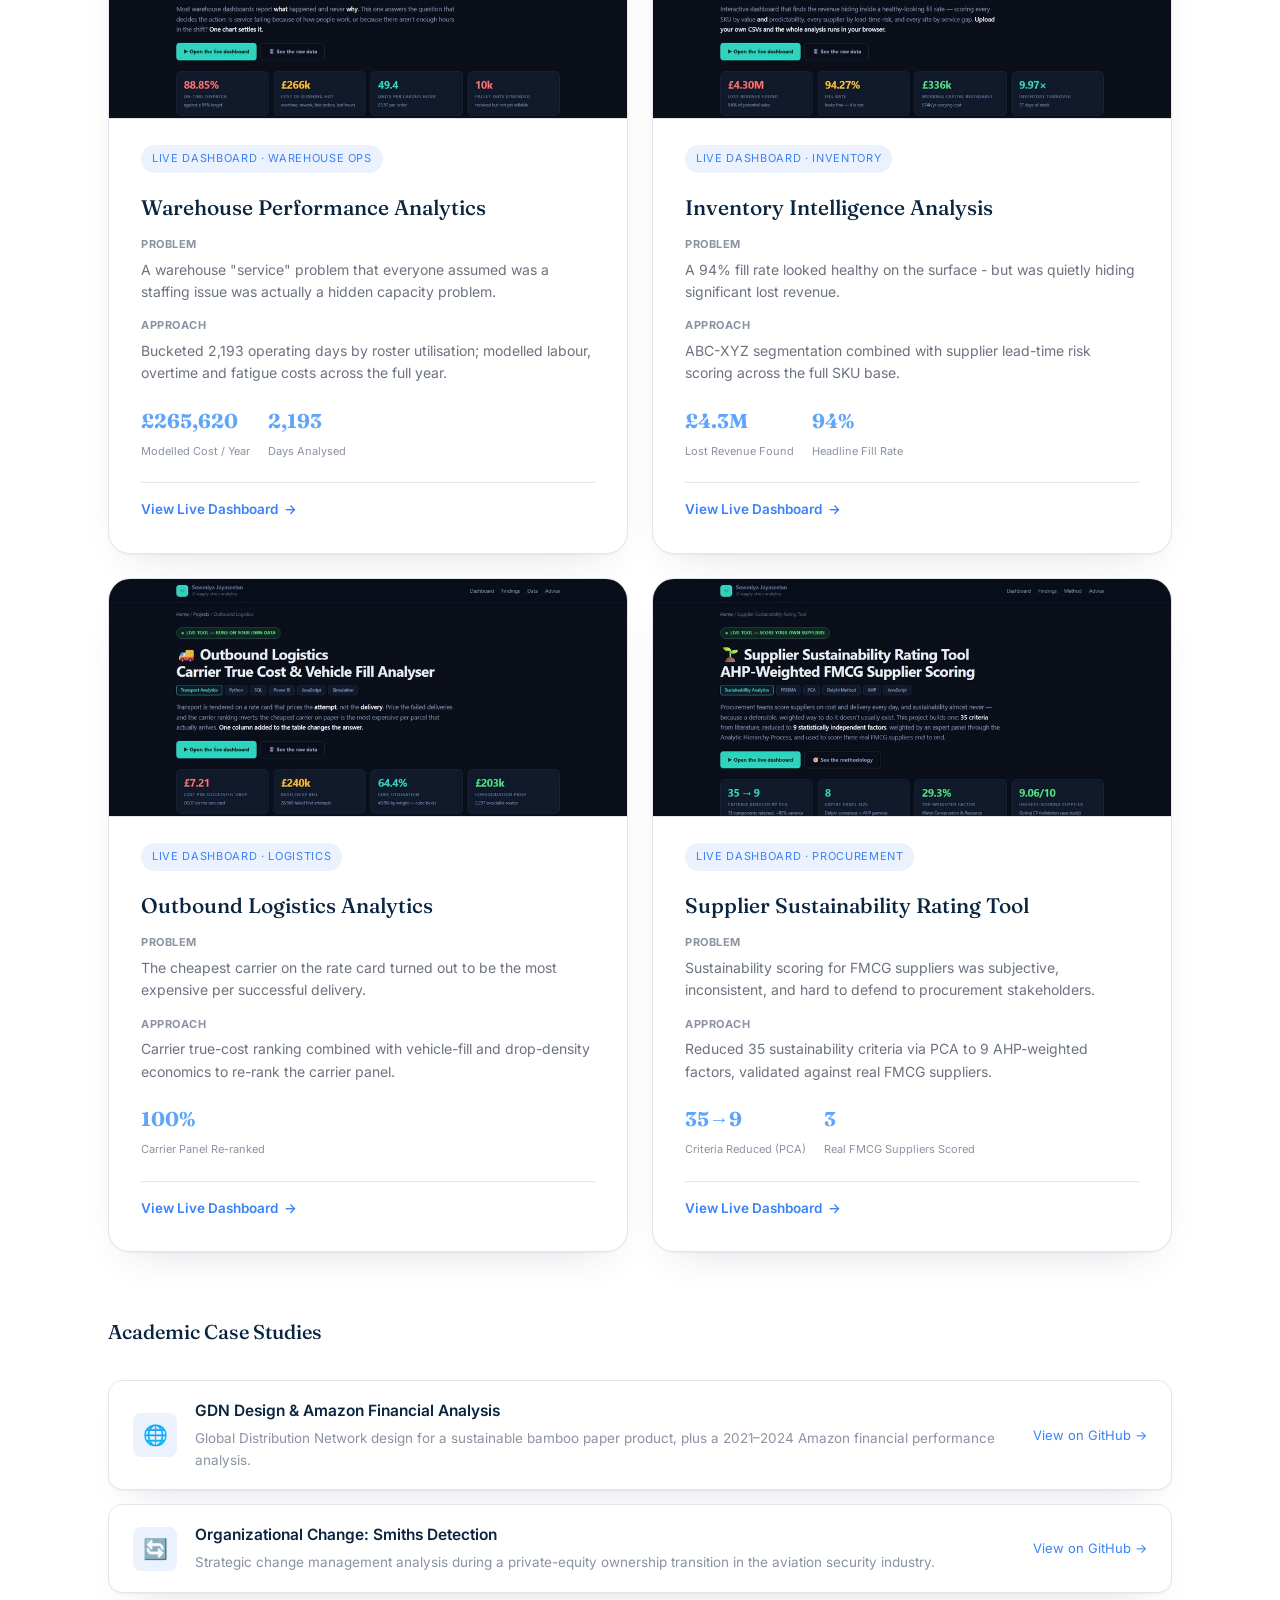
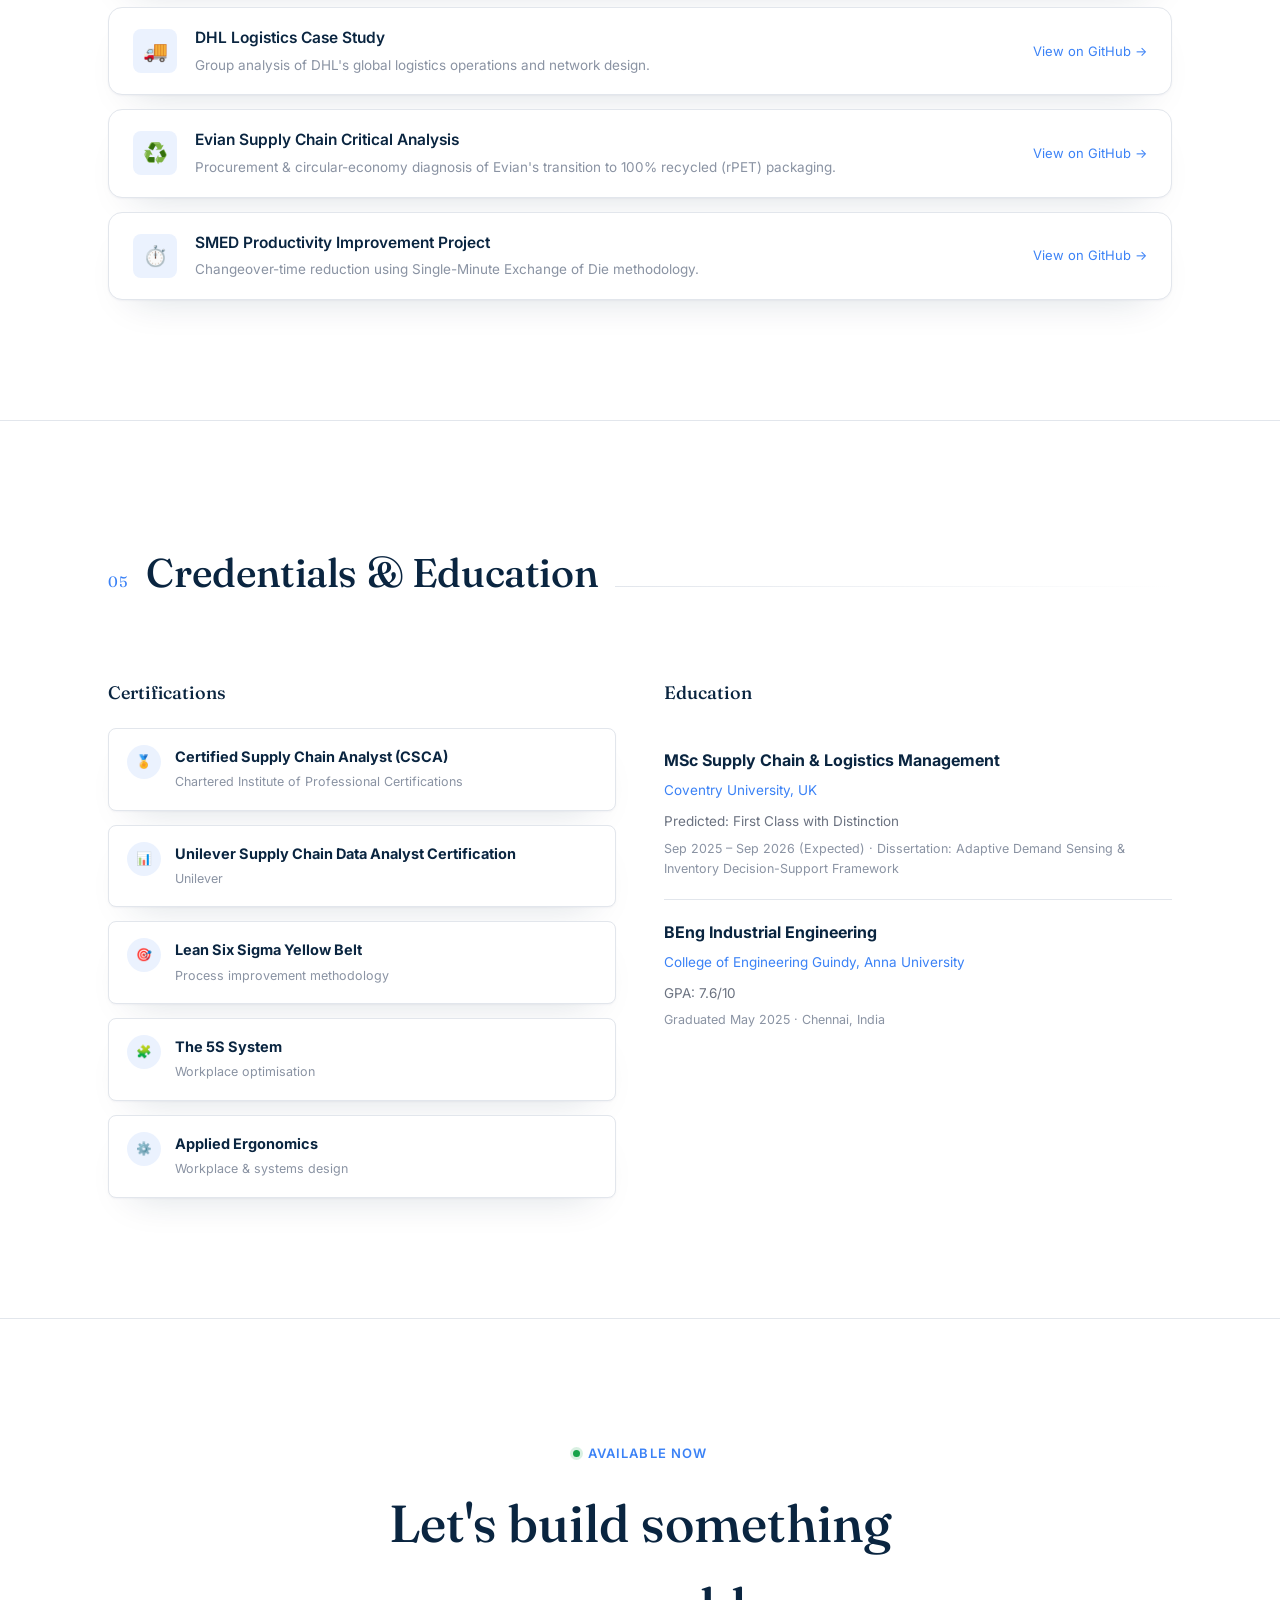
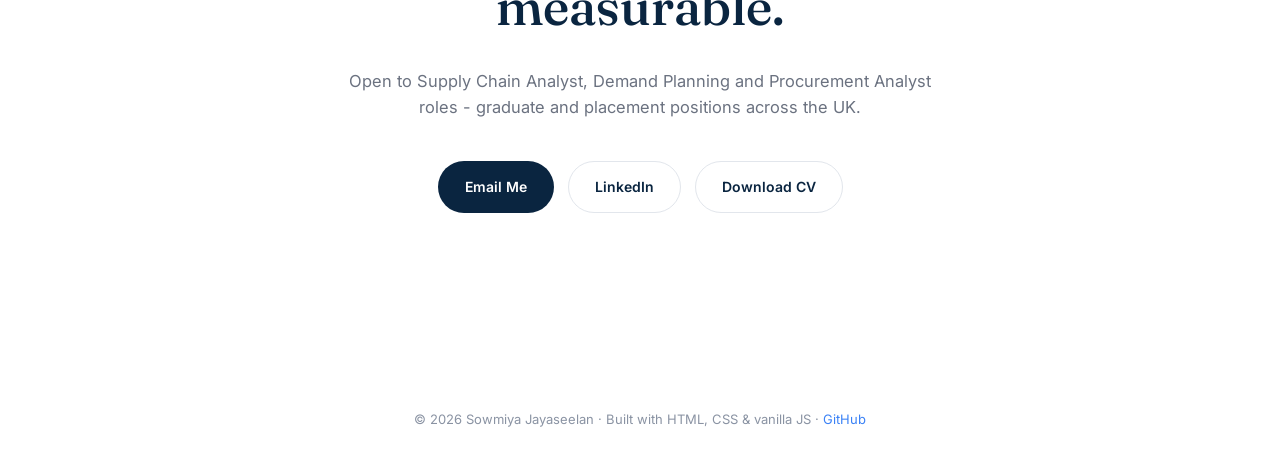
==== commit ca0db5d7: "Switch to navy blue & white professional palette Replaces the dark gold/near-black theme with a ligh" ====
--- a/index.html
+++ b/index.html
@@ -5,7 +5,7 @@
 <meta name="viewport" content="width=device-width, initial-scale=1.0" />
 <title>Sowmiya Jayaseelan - Supply Chain Analytics & Industrial Engineering</title>
 <meta name="description" content="Sowmiya Jayaseelan - Certified Supply Chain Analyst & Industrial Engineer. Demand forecasting, inventory optimisation, and FMCG supply chain analytics portfolio." />
-<link rel="icon" href="data:image/svg+xml,<svg xmlns=%22http://www.w3.org/2000/svg%22 viewBox=%220 0 100 100%22><rect width=%22100%22 height=%22100%22 rx=%2222%22 fill=%22%230b0d12%22/><text x=%2250%22 y=%2265%22 font-size=%2250%22 text-anchor=%22middle%22 fill=%22%23c9a464%22 font-family=%22Georgia,serif%22>SJ</text></svg>" />
+<link rel="icon" href="data:image/svg+xml,<svg xmlns=%22http://www.w3.org/2000/svg%22 viewBox=%220 0 100 100%22><rect width=%22100%22 height=%22100%22 rx=%2222%22 fill=%22%230A2540%22/><text x=%2250%22 y=%2265%22 font-size=%2250%22 text-anchor=%22middle%22 fill=%22%23FFFFFF%22 font-family=%22Georgia,serif%22>SJ</text></svg>" />
 <link rel="preconnect" href="https://fonts.googleapis.com">
 <link rel="preconnect" href="https://fonts.gstatic.com" crossorigin>
 <link href="https://fonts.googleapis.com/css2?family=Fraunces:opsz,wght@9..144,400..600&family=Inter:wght@400;500;600;700&display=swap" rel="stylesheet">
--- a/css/style.css
+++ b/css/style.css
@@ -1,25 +1,25 @@
 /* ============================================================
    Sowmiya Jayaseelan — Portfolio
-   Palette: near-black ink + warm gold accent (premium/editorial)
+   Palette: navy blue & white (professional/corporate)
    ============================================================ */
 
 :root {
-  --bg: #0b0d12;
-  --bg-alt: #0e1016;
-  --surface: #12151c;
-  --surface-hover: #171b24;
-  --border: #232833;
-  --text: #f2f3f5;
-  --text-muted: #9aa3af;
-  --text-faint: #6b7280;
-  --gold: #c9a464;
-  --gold-bright: #e2c07f;
-  --gold-dim: rgba(201, 164, 100, 0.14);
-  --success: #7fb88f;
+  --bg: #ffffff;
+  --bg-alt: #f5f7fa;
+  --surface: #ffffff;
+  --surface-hover: #f5f7fa;
+  --border: #e2e6ec;
+  --text: #0a2540;
+  --text-muted: #6b7280;
+  --text-faint: #8a93a3;
+  --gold: #3b82f6;
+  --gold-bright: #60a5fa;
+  --gold-dim: rgba(59, 130, 246, 0.1);
+  --success: #16a34a;
   --radius-sm: 8px;
   --radius-md: 14px;
   --radius-lg: 22px;
-  --shadow-card: 0 1px 0 rgba(255, 255, 255, 0.03) inset, 0 20px 40px -20px rgba(0, 0, 0, 0.6);
+  --shadow-card: 0 1px 2px rgba(10, 37, 64, 0.04), 0 20px 40px -24px rgba(10, 37, 64, 0.18);
   --maxw: 1120px;
   --font-sans: "Inter", "Segoe UI", -apple-system, BlinkMacSystemFont, sans-serif;
   --font-serif: "Fraunces", Georgia, "Times New Roman", serif;
@@ -38,16 +38,6 @@
   -webkit-font-smoothing: antialiased;
 }
 
-body::before {
-  content: "";
-  position: fixed;
-  inset: 0;
-  z-index: -1;
-  background:
-    radial-gradient(1200px 600px at 15% -10%, rgba(201, 164, 100, 0.08), transparent 60%),
-    radial-gradient(900px 500px at 100% 10%, rgba(201, 164, 100, 0.05), transparent 55%);
-}
-
 img { max-width: 100%; display: block; }
 a { color: inherit; text-decoration: none; }
 
@@ -105,7 +95,7 @@
   height: 7px;
   border-radius: 50%;
   background: var(--success);
-  box-shadow: 0 0 0 3px rgba(127, 184, 143, 0.18);
+  box-shadow: 0 0 0 3px rgba(22, 163, 74, 0.16);
 }
 
 /* ---------------- Nav ---------------- */
@@ -116,7 +106,7 @@
   right: 0;
   z-index: 100;
   backdrop-filter: blur(14px);
-  background: rgba(11, 13, 18, 0.72);
+  background: rgba(255, 255, 255, 0.82);
   border-bottom: 1px solid var(--border);
 }
 .nav-inner {
@@ -158,7 +148,7 @@
   color: var(--gold);
   transition: all 0.2s ease;
 }
-.nav-cta:hover { background: var(--gold); color: #0b0d12; }
+.nav-cta:hover { background: var(--gold); color: #ffffff; }
 .nav-burger { display: none; background: none; border: none; color: var(--text); font-size: 22px; cursor: pointer; }
 
 /* ---------------- Hero ---------------- */
@@ -237,8 +227,8 @@
   border: 1px solid transparent;
   transition: all 0.2s ease;
 }
-.btn-primary { background: var(--gold); color: #0b0d12; }
-.btn-primary:hover { background: var(--gold-bright); transform: translateY(-1px); }
+.btn-primary { background: var(--text); color: #ffffff; }
+.btn-primary:hover { background: var(--gold); color: #ffffff; transform: translateY(-1px); }
 .btn-outline { border-color: var(--border); color: var(--text); }
 .btn-outline:hover { border-color: var(--gold); color: var(--gold); }
 
@@ -325,6 +315,7 @@
   border: 1px solid var(--border);
   border-radius: var(--radius-md);
   padding: 26px;
+  box-shadow: var(--shadow-card);
 }
 .skill-card h3 {
   font-size: 13px;
@@ -394,6 +385,7 @@
   transition: border-color 0.2s ease, transform 0.2s ease;
   display: flex;
   flex-direction: column;
+  box-shadow: var(--shadow-card);
 }
 .project-card:hover { border-color: var(--gold); transform: translateY(-3px); }
 .project-thumb {
@@ -474,6 +466,8 @@
   padding: 18px 24px;
   border: 1px solid var(--border);
   border-radius: var(--radius-md);
+  background: var(--surface);
+  box-shadow: var(--shadow-card);
   transition: border-color 0.2s ease;
 }
 .case-row:hover { border-color: var(--gold); }
@@ -507,6 +501,7 @@
   border: 1px solid var(--border);
   border-radius: var(--radius-sm);
   align-items: flex-start;
+  box-shadow: var(--shadow-card);
 }
 .cred-icon {
   width: 34px; height: 34px;
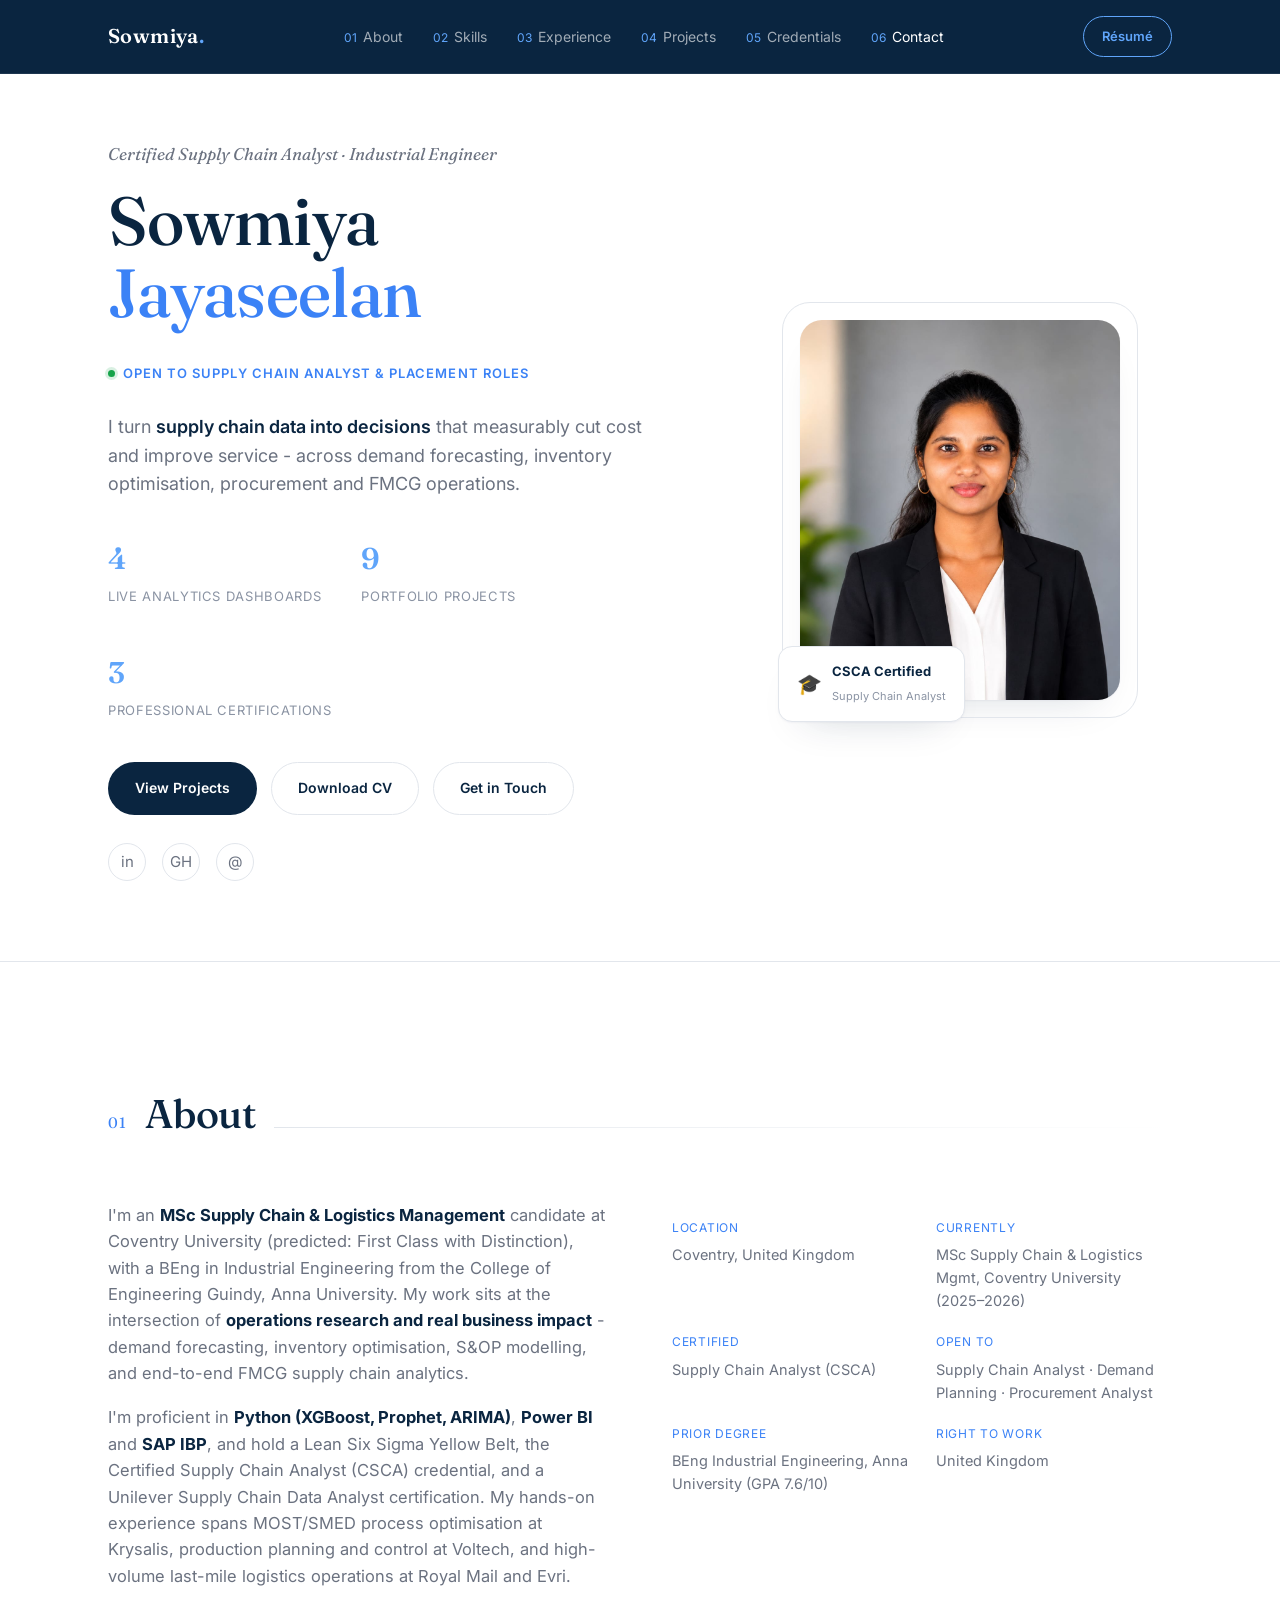
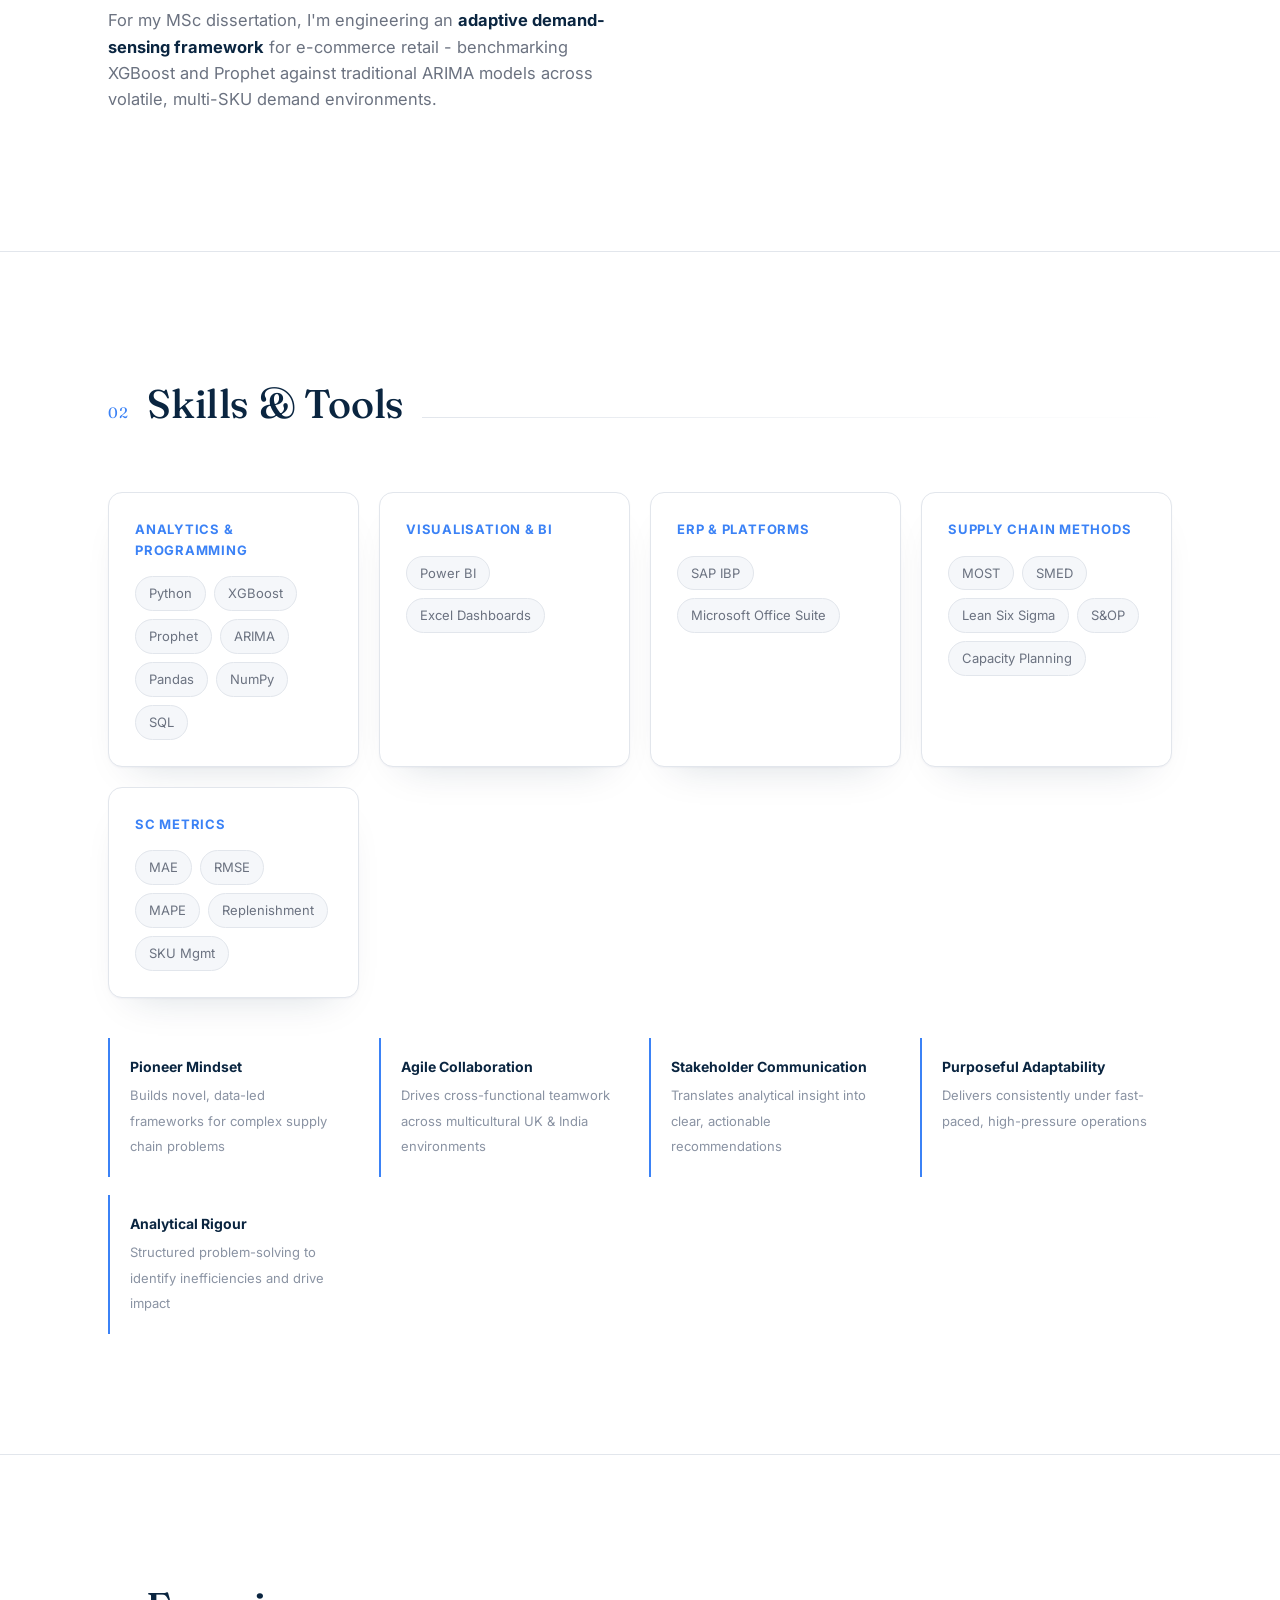
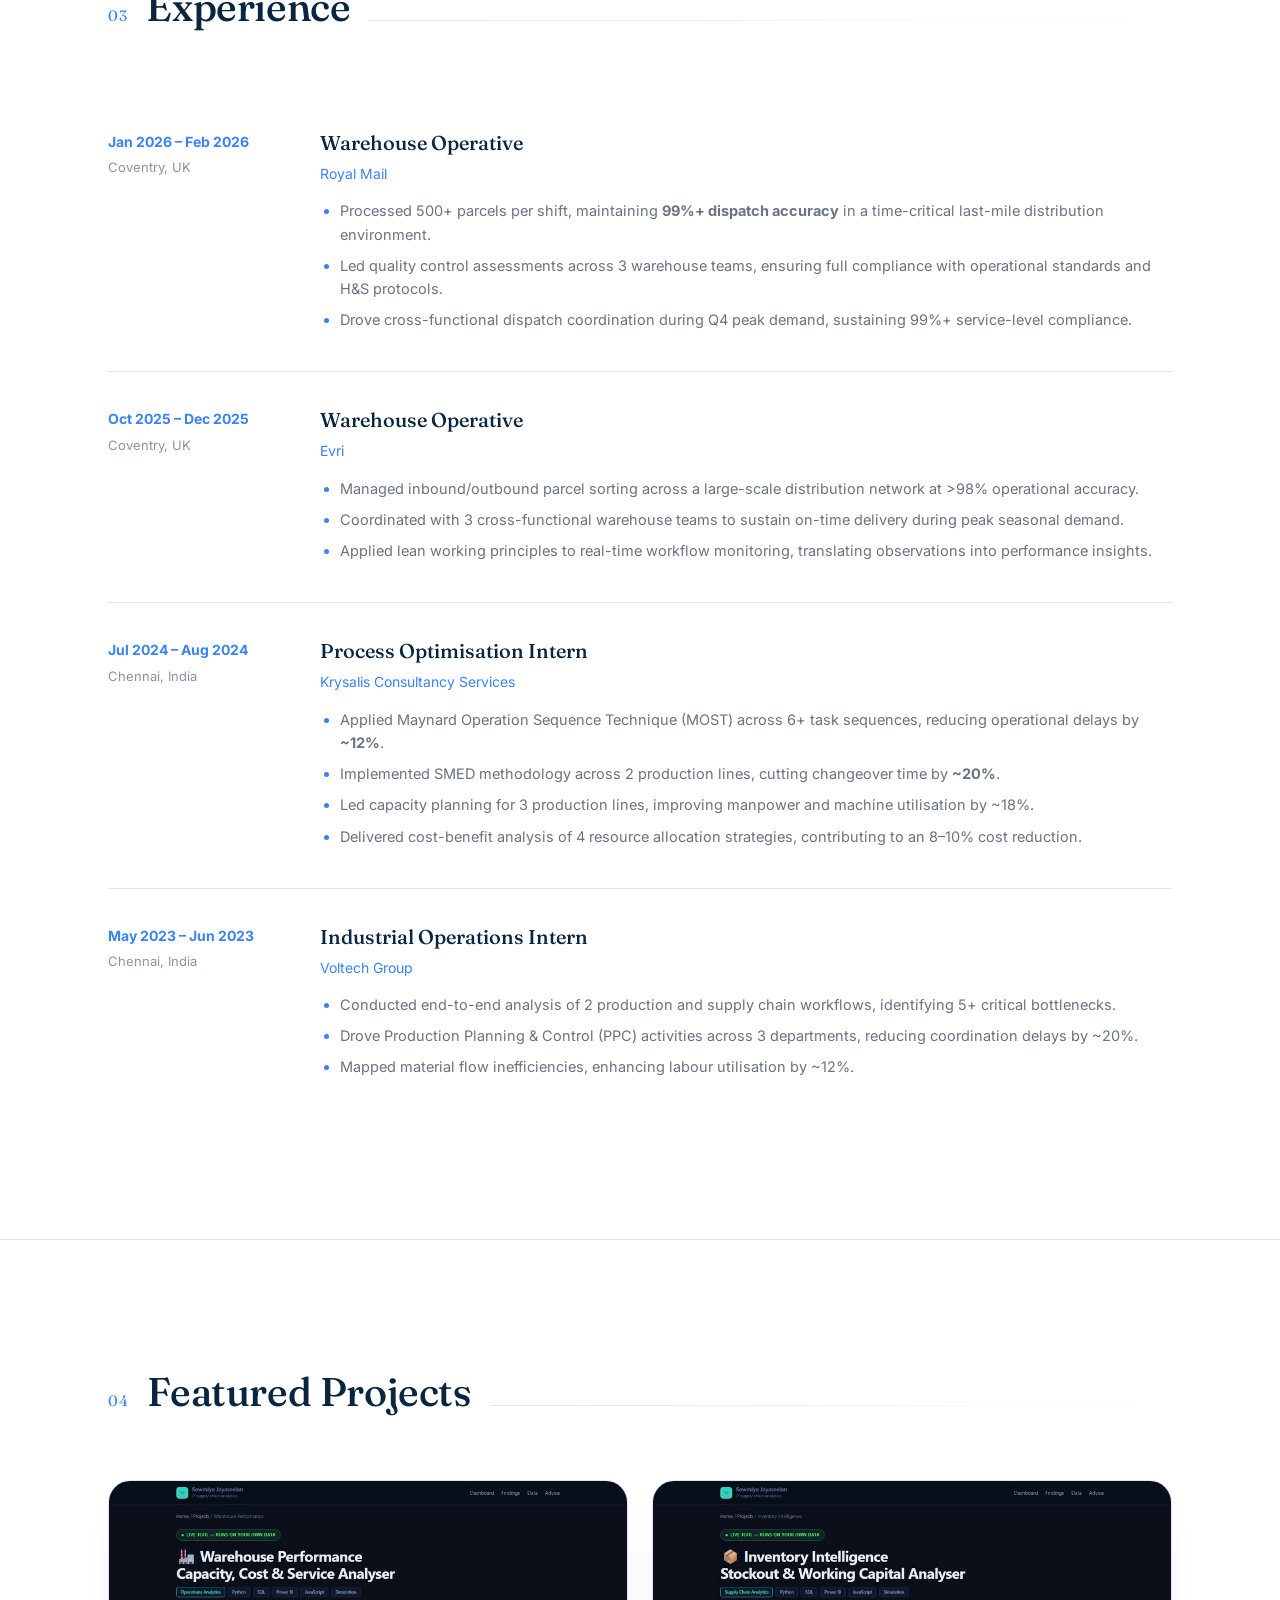
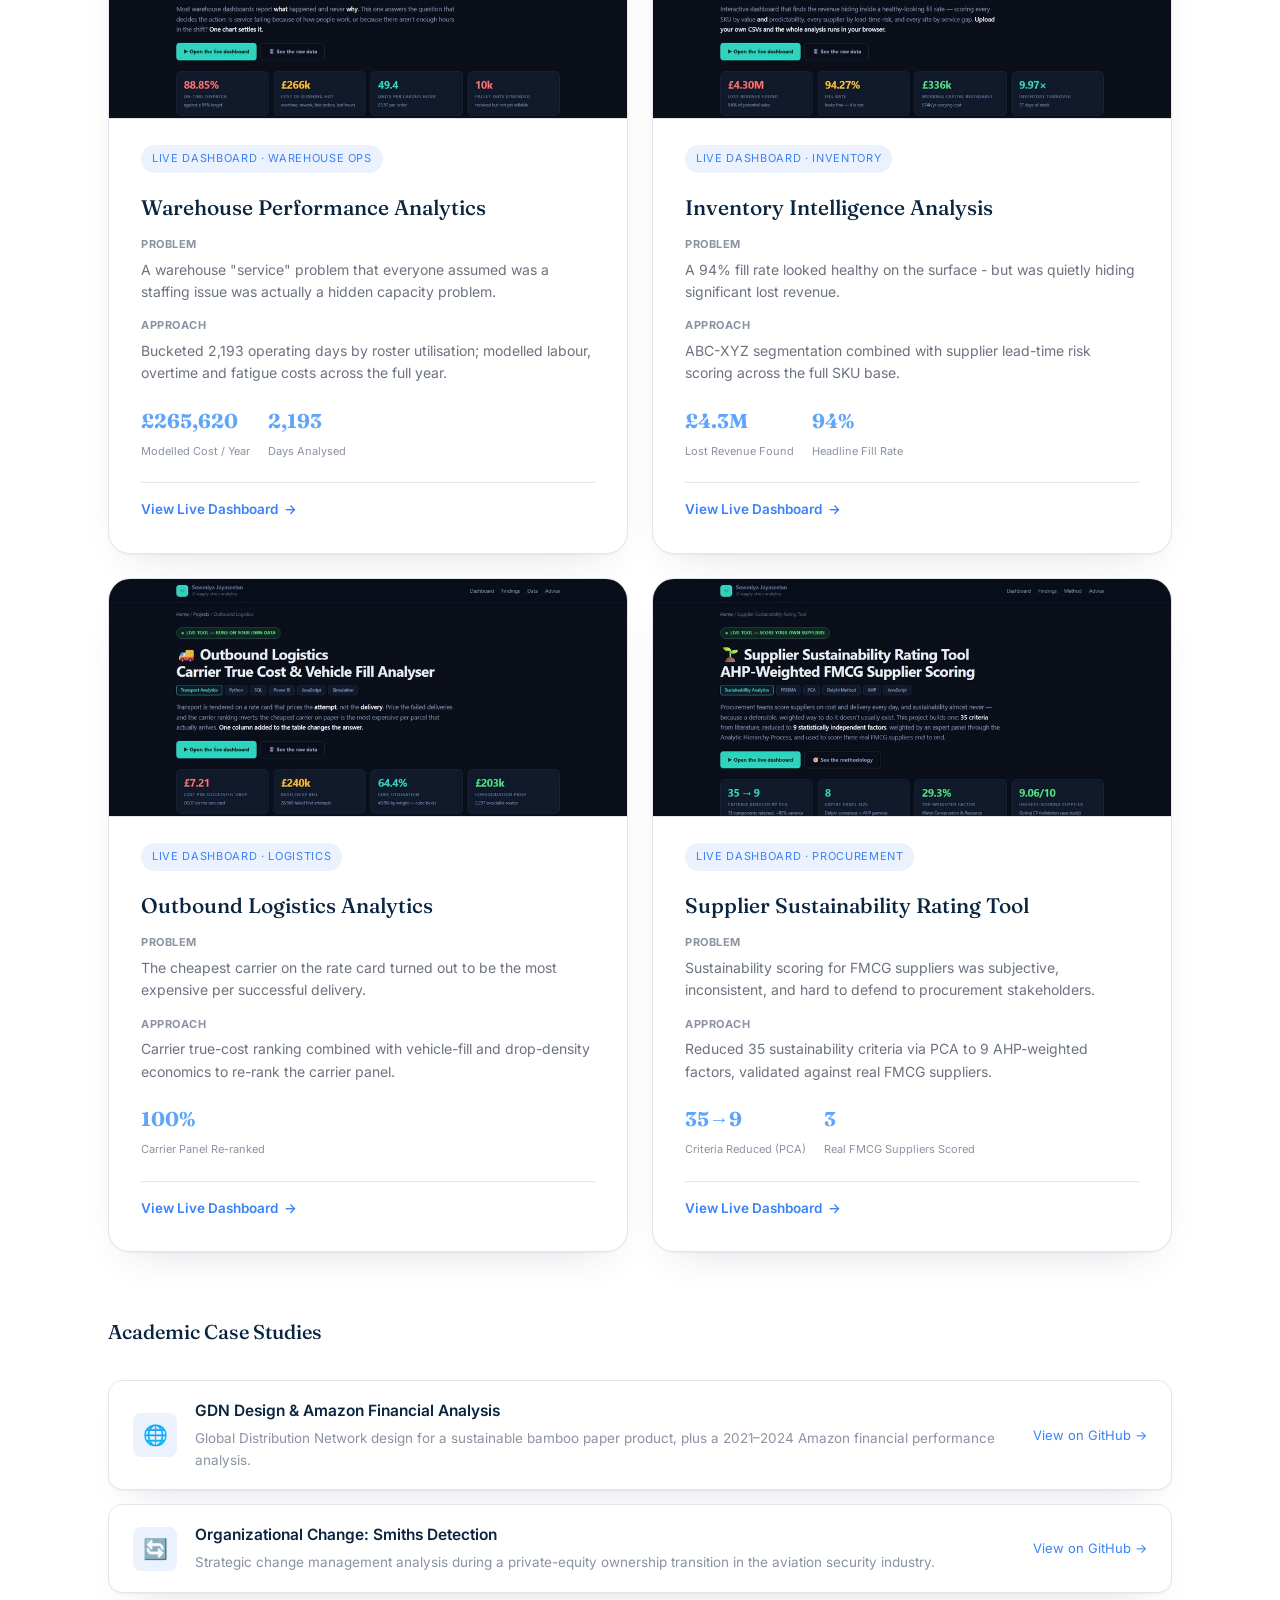
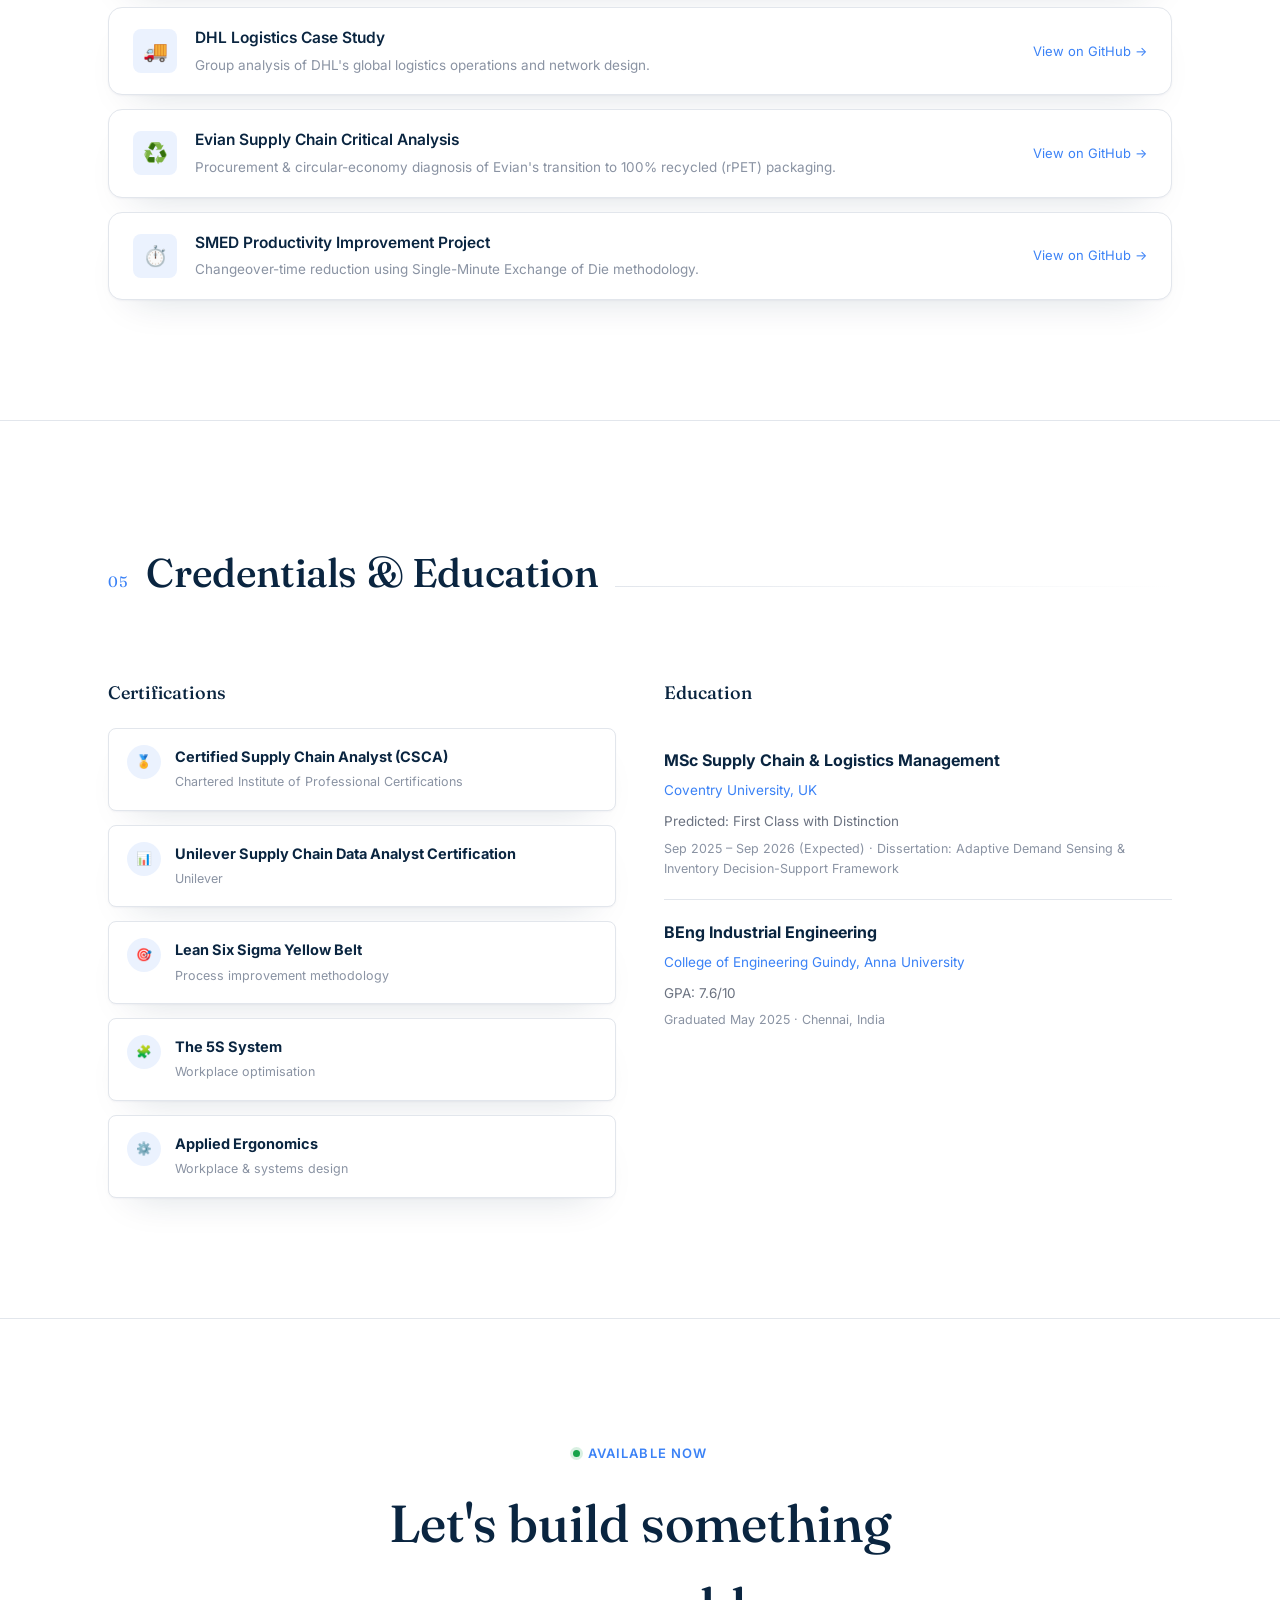
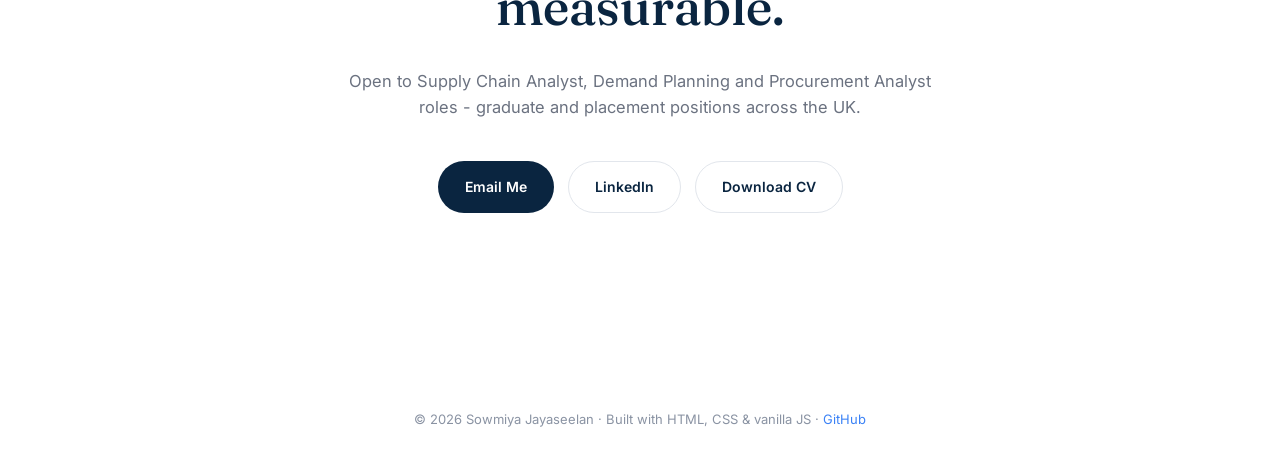
==== commit da741759: "Add Open Graph and Twitter Card meta tags with cover image Without these, LinkedIn's link-preview cr" ====
--- a/index.html
+++ b/index.html
@@ -5,6 +5,18 @@
 <meta name="viewport" content="width=device-width, initial-scale=1.0" />
 <title>Sowmiya Jayaseelan - Supply Chain Analytics & Industrial Engineering</title>
 <meta name="description" content="Sowmiya Jayaseelan - Certified Supply Chain Analyst & Industrial Engineer. Demand forecasting, inventory optimisation, and FMCG supply chain analytics portfolio." />
+<link rel="canonical" href="https://sowmiyagunal04-dev.github.io/portfolio-site/" />
+<meta property="og:type" content="website" />
+<meta property="og:url" content="https://sowmiyagunal04-dev.github.io/portfolio-site/" />
+<meta property="og:title" content="Sowmiya Jayaseelan - Supply Chain Analytics & Industrial Engineering" />
+<meta property="og:description" content="Certified Supply Chain Analyst & Industrial Engineer. Demand forecasting, inventory optimisation, and FMCG supply chain analytics portfolio." />
+<meta property="og:image" content="https://sowmiyagunal04-dev.github.io/portfolio-site/assets/images/og-cover.jpg" />
+<meta property="og:image:width" content="1200" />
+<meta property="og:image:height" content="630" />
+<meta name="twitter:card" content="summary_large_image" />
+<meta name="twitter:title" content="Sowmiya Jayaseelan - Supply Chain Analytics & Industrial Engineering" />
+<meta name="twitter:description" content="Certified Supply Chain Analyst & Industrial Engineer. Demand forecasting, inventory optimisation, and FMCG supply chain analytics portfolio." />
+<meta name="twitter:image" content="https://sowmiyagunal04-dev.github.io/portfolio-site/assets/images/og-cover.jpg" />
 <link rel="icon" href="data:image/svg+xml,<svg xmlns=%22http://www.w3.org/2000/svg%22 viewBox=%220 0 100 100%22><rect width=%22100%22 height=%22100%22 rx=%2222%22 fill=%22%230A2540%22/><text x=%2250%22 y=%2265%22 font-size=%2250%22 text-anchor=%22middle%22 fill=%22%23FFFFFF%22 font-family=%22Georgia,serif%22>SJ</text></svg>" />
 <link rel="preconnect" href="https://fonts.googleapis.com">
 <link rel="preconnect" href="https://fonts.gstatic.com" crossorigin>
--- a/css/style.css
+++ b/css/style.css
@@ -105,9 +105,8 @@
   left: 0;
   right: 0;
   z-index: 100;
-  backdrop-filter: blur(14px);
-  background: rgba(255, 255, 255, 0.82);
-  border-bottom: 1px solid var(--border);
+  background: var(--text);
+  border-bottom: 1px solid rgba(255, 255, 255, 0.08);
 }
 .nav-inner {
   max-width: var(--maxw);
@@ -122,8 +121,9 @@
   font-size: 20px;
   font-weight: 600;
   letter-spacing: 0.02em;
-}
-.nav-logo span { color: var(--gold); }
+  color: #ffffff;
+}
+.nav-logo span { color: var(--gold-bright); }
 .nav-links {
   display: flex;
   gap: 30px;
@@ -133,23 +133,23 @@
 }
 .nav-links a {
   font-size: 14px;
-  color: var(--text-muted);
+  color: rgba(255, 255, 255, 0.62);
   transition: color 0.2s ease;
   position: relative;
 }
-.nav-links a:hover, .nav-links a.active { color: var(--text); }
-.nav-links a .idx { color: var(--gold); margin-right: 6px; font-size: 12px; }
+.nav-links a:hover, .nav-links a.active { color: #ffffff; }
+.nav-links a .idx { color: var(--gold-bright); margin-right: 6px; font-size: 12px; }
 .nav-cta {
   font-size: 13px;
   font-weight: 600;
   padding: 9px 18px;
-  border: 1px solid var(--gold);
+  border: 1px solid var(--gold-bright);
   border-radius: 999px;
-  color: var(--gold);
+  color: var(--gold-bright);
   transition: all 0.2s ease;
 }
-.nav-cta:hover { background: var(--gold); color: #ffffff; }
-.nav-burger { display: none; background: none; border: none; color: var(--text); font-size: 22px; cursor: pointer; }
+.nav-cta:hover { background: var(--gold-bright); color: var(--text); }
+.nav-burger { display: none; background: none; border: none; color: #ffffff; font-size: 22px; cursor: pointer; }
 
 /* ---------------- Hero ---------------- */
 .hero {
